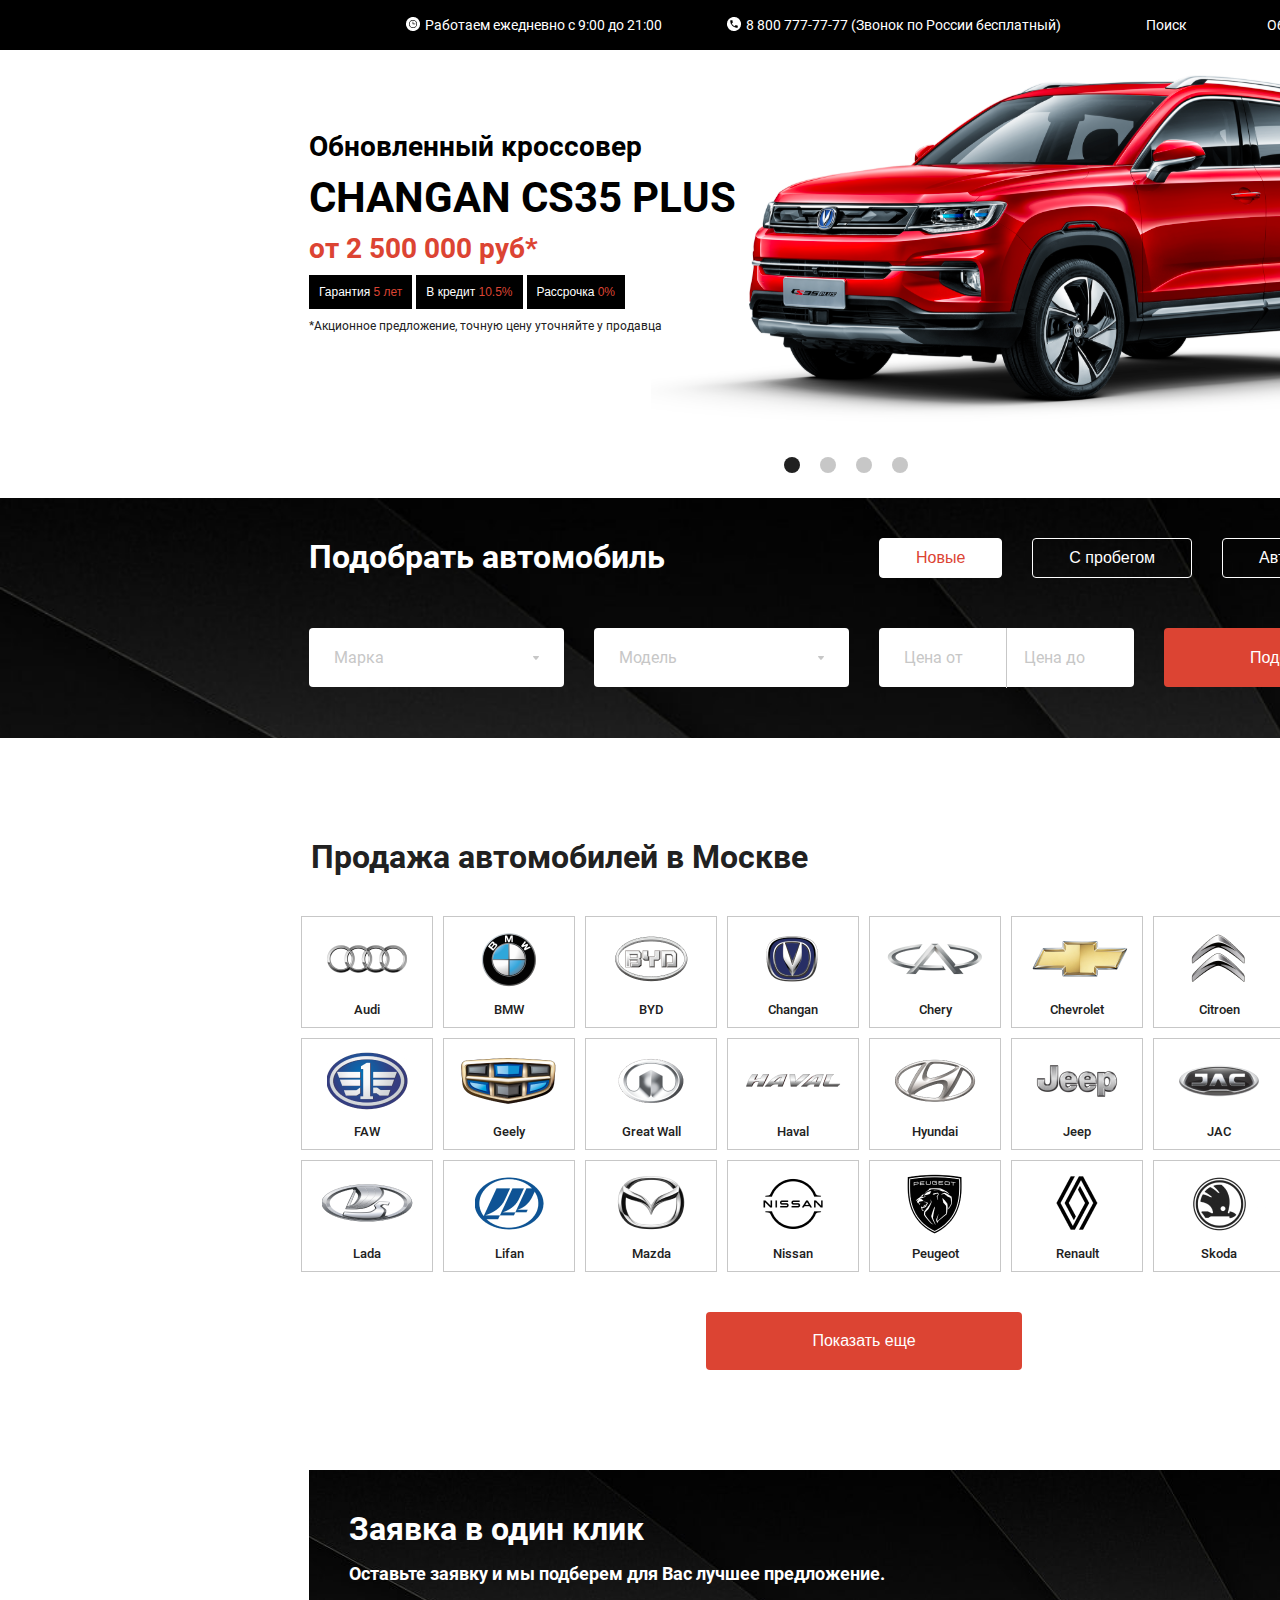
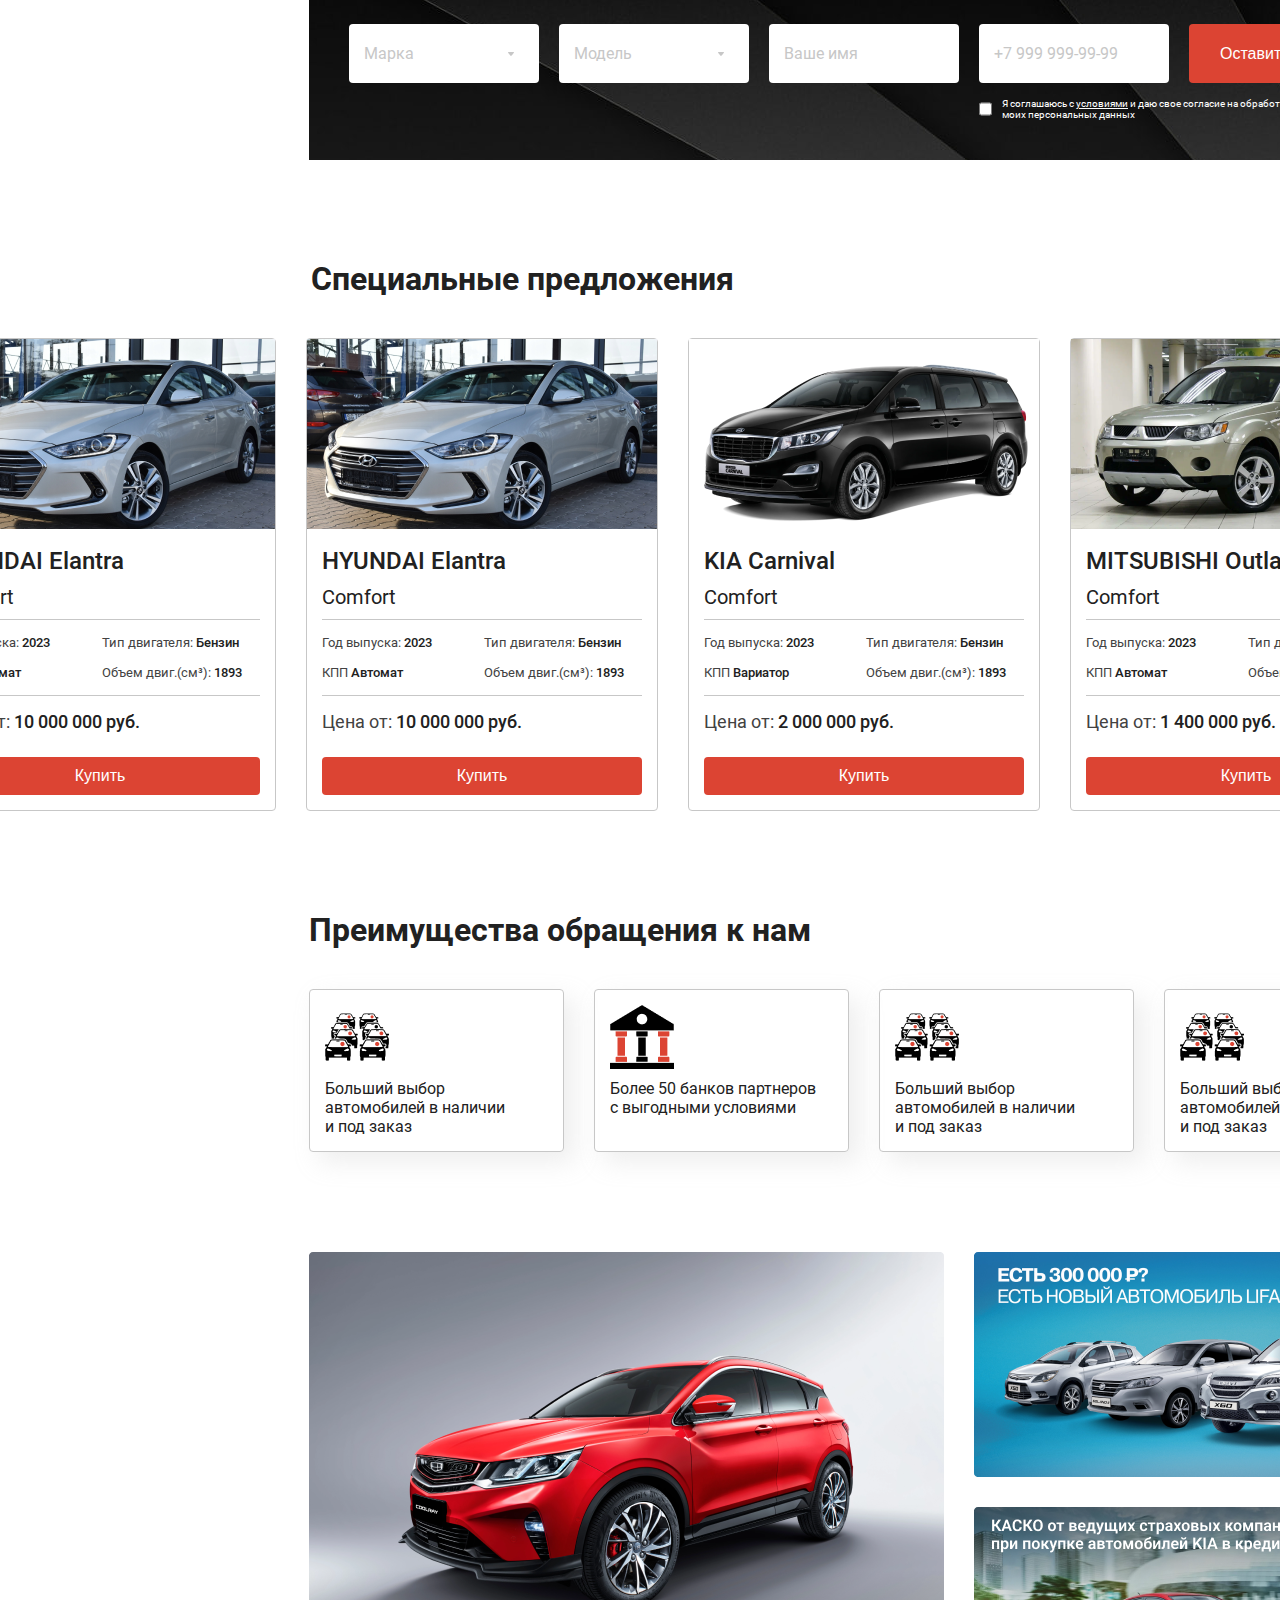
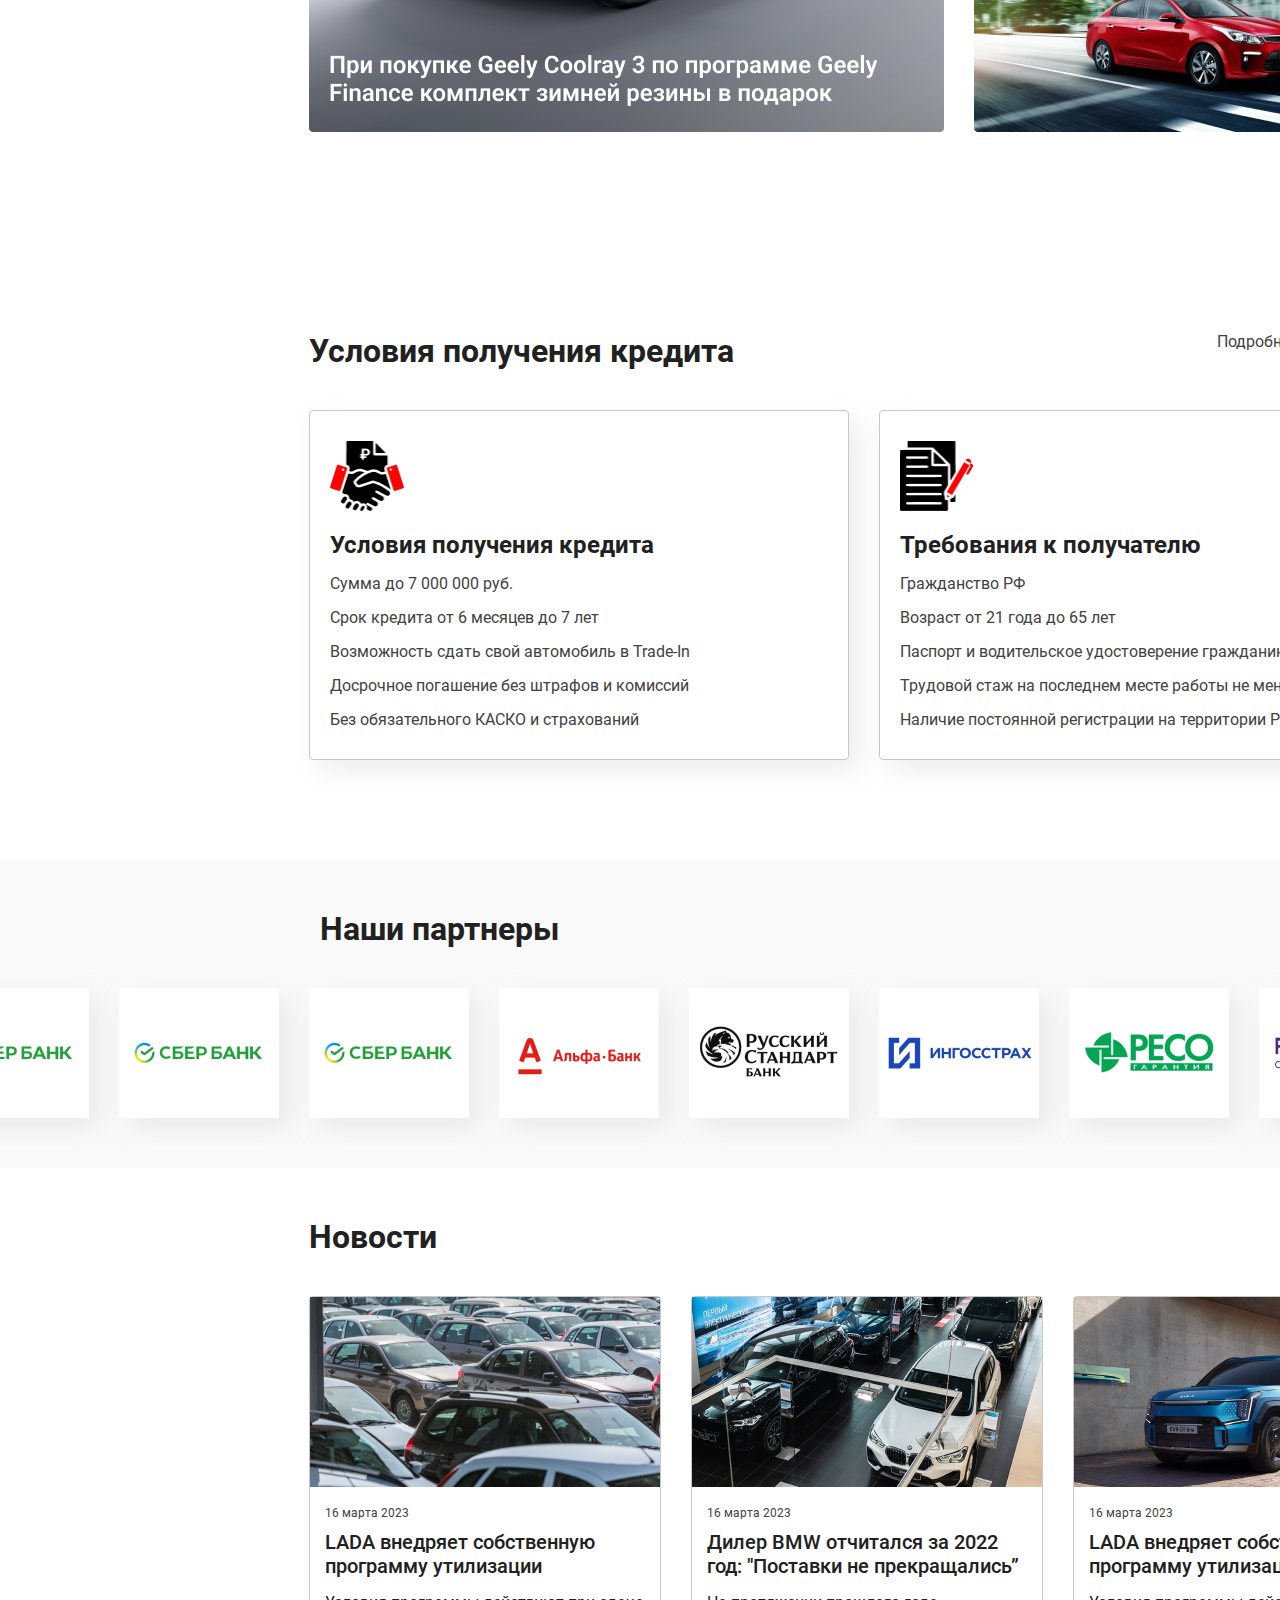
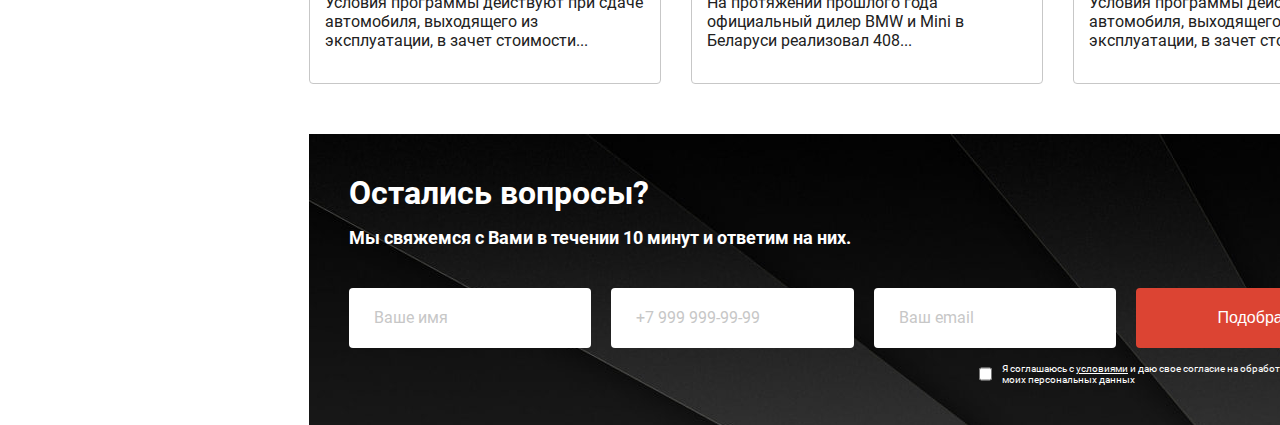
==== views/index.html @ 0f16974f "news section added" ====
<!DOCTYPE html>
<html lang="en">
  <head>
    <meta charset="UTF-8" />
    <meta name="viewport" content="width=device-width, initial-scale=1.0" />
    <title>Document</title>
    <link rel="stylesheet" href="../css/main.css" />
  </head>
  <body>
    <header class="header">
      <div class="container">
        <div class="header__wrapper">
          <div class="header__top">
            <a href="" class="header__link link-clock"
              >Работаем ежедневно с 9:00 до 21:00</a
            >
            <a href="" class="header__link link-tel"
              >8 800 777-77-77
              <span class="link-thin">(Звонок по России бесплатный)</span></a
            >
            <a href="" class="header__link link-search">Поиск</a>
            <a href="" class="header__link link-reverse">Обратный звонок</a>
          </div>
        </div>
      </div>
    </header>
    <main>
      <section class="hero">
        <div class="container">
          <div class="hero__wrapper">
            <div class="hero__info">
              <h2 class="hero__minititle-1">Обновленный кроссовер</h2>
              <h1 class="hero__title">CHANGAN CS35 PLUS</h1>
              <h2 class="hero__minititle-2">от 2 500 000 руб*</h2>
              <div class="box">
                <button class="hero__btn">
                  Гарантия <span class="red">5 лет</span>
                </button>
                <button class="hero__btn">
                  В кредит <span class="red"> 10.5%</span>
                </button>
                <button class="hero__btn">
                  Рассрочка <span class="red">0%</span>
                </button>
              </div>
              <p class="hero__text">
                *Акционное предложение, точную цену уточняйте у продавца
              </p>
            </div>
          </div>
          <img
            src="../scss/pages/main/hero.svg"
            class="hero__img"
            alt="red car"
          />
          <ul class="hero__menu">
            <li class="hero__item item-active"></li>
            <li class="hero__item"></li>
            <li class="hero__item"></li>
            <li class="hero__item"></li>
          </ul>
        </div>
      </section>
      <section class="try">
        <div class="container">
          <div class="try__wrapper">
            <div class="try__top">
              <h4 class="try__title">Подобрать автомобиль</h4>
              <div class="try__box">
                <button class="try__btn btn-active">Новые</button>
                <button class="try__btn">С пробегом</button>
                <button class="try__btn">Авто для такси</button>
              </div>
            </div>
            <div class="try__bottom">
              <div class="try__info info-active">Марка</div>
              <div class="try__info info-active">Модель</div>
              <div class="try__info info-double">
                Цена от <span class="do"> Цена до</span>
              </div>
              <button class="try__btn-original">Подобрать</button>
            </div>
          </div>
        </div>
      </section>
      <section class="brand">
        <div class="container">
          <div class="brand__wrapper">
            <div class="brand__info">
              <h2 class="brand__title">Продажа автомобилей в Москве</h2>
              <h4 class="brand__minititle">Посмотреть все</h4>
            </div>
            <ul class="brand__menu">
              <li class="brand__item">
                <img
                  src="../scss/pages/main/logo-1.png"
                  alt=""
                  class="brand__img"
                />
                <p class="brand__text">Audi</p>
              </li>
              <li class="brand__item">
                <img
                  src="../scss/pages/main/logo-2.png"
                  alt=""
                  class="brand__img"
                />
                <p class="brand__text">BMW</p>
              </li>
              <li class="brand__item">
                <img
                  src="../scss/pages/main/logo-3.png"
                  alt=""
                  class="brand__img"
                />
                <p class="brand__text">BYD</p>
              </li>
              <li class="brand__item">
                <img
                  src="../scss/pages/main/logo-4.png"
                  alt=""
                  class="brand__img"
                />
                <p class="brand__text">Changan</p>
              </li>
              <li class="brand__item">
                <img
                  src="../scss/pages/main/logo-5.png"
                  alt=""
                  class="brand__img"
                />
                <p class="brand__text">Chery</p>
              </li>
              <li class="brand__item">
                <img
                  src="../scss/pages/main/logo-6.png"
                  alt=""
                  class="brand__img"
                />
                <p class="brand__text">Chevrolet</p>
              </li>
              <li class="brand__item">
                <img
                  src="../scss/pages/main/logo-7.png"
                  alt=""
                  class="brand__img"
                />
                <p class="brand__text">Citroen</p>
              </li>
              <li class="brand__item">
                <img
                  src="../scss/pages/main/logo-8.png"
                  alt=""
                  class="brand__img"
                />
                <p class="brand__text">Dongfeng</p>
              </li>
              <li class="brand__item">
                <img
                  src="../scss/pages/main/logo-9.png"
                  alt=""
                  class="brand__img"
                />
                <p class="brand__text">FAW</p>
              </li>
              <li class="brand__item">
                <img
                  src="../scss/pages/main/logo-10.png"
                  alt=""
                  class="brand__img"
                />
                <p class="brand__text">Geely</p>
              </li>
              <li class="brand__item">
                <img
                  src="../scss/pages/main/logo-11.png"
                  alt=""
                  class="brand__img"
                />
                <p class="brand__text">Great Wall</p>
              </li>
              <li class="brand__item">
                <img
                  src="../scss/pages/main/logo-12.png"
                  alt=""
                  class="brand__img"
                />
                <p class="brand__text">Haval</p>
              </li>
              <li class="brand__item">
                <img
                  src="../scss/pages/main/logo-13.png"
                  alt=""
                  class="brand__img"
                />
                <p class="brand__text">Hyundai</p>
              </li>
              <li class="brand__item">
                <img
                  src="../scss/pages/main/logo-14.png"
                  alt=""
                  class="brand__img"
                />
                <p class="brand__text">Jeep</p>
              </li>
              <li class="brand__item">
                <img
                  src="../scss/pages/main/logo-15.png"
                  alt=""
                  class="brand__img"
                />
                <p class="brand__text">JAC</p>
              </li>
              <li class="brand__item">
                <img
                  src="../scss/pages/main/logo-16.png"
                  alt=""
                  class="brand__img"
                />
                <p class="brand__text">KIA</p>
              </li>
              <li class="brand__item">
                <img
                  src="../scss/pages/main/logo-17.png"
                  alt=""
                  class="brand__img"
                />
                <p class="brand__text">Lada</p>
              </li>
              <li class="brand__item">
                <img
                  src="../scss/pages/main/logo-18.png"
                  alt=""
                  class="brand__img"
                />
                <p class="brand__text">Lifan</p>
              </li>
              <li class="brand__item">
                <img
                  src="../scss/pages/main/logo-19.png"
                  alt=""
                  class="brand__img"
                />
                <p class="brand__text">Mazda</p>
              </li>
              <li class="brand__item">
                <img
                  src="../scss/pages/main/logo-20.png"
                  alt=""
                  class="brand__img"
                />
                <p class="brand__text">Nissan</p>
              </li>
              <li class="brand__item">
                <img
                  src="../scss/pages/main/logo-21.png"
                  alt=""
                  class="brand__img"
                />
                <p class="brand__text">Peugeot</p>
              </li>
              <li class="brand__item">
                <img
                  src="../scss/pages/main/logo-22.png"
                  alt=""
                  class="brand__img"
                />
                <p class="brand__text">Renault</p>
              </li>
              <li class="brand__item">
                <img
                  src="../scss/pages/main/logo-23.png"
                  alt=""
                  class="brand__img"
                />
                <p class="brand__text">Skoda</p>
              </li>
              <li class="brand__item">
                <img
                  src="../scss/pages/main/logo-24.png"
                  alt=""
                  class="brand__img"
                />
                <p class="brand__text">Volkswagen</p>
              </li>
            </ul>
            <button class="brand__btn">Показать еще</button>
          </div>
        </div>
      </section>
      <section class="click">
        <div class="container">
          <div class="click__wrapper">
            <h2 class="click__title">Заявка в один клик</h2>
            <p class="click__text">
              Оставьте заявку и мы подберем для Вас лучшее предложение.
            </p>
            <div class="click__info">
              <div class="click__box click-active">Марка</div>
              <div class="click__box click-active">Модель</div>
              <div class="click__box">Ваше имя</div>
              <div class="click__box">+7 999 999-99-99</div>
              <button class="click__btn">Оставить заявку</button>
            </div>
            <label for="user__accept" class="click__label">
              <input
                required
                type="checkbox"
                name="user__accept"
                id="user__accept"
                class="click__input"
              />
              <span class="label-text"
                >Я соглашаюсь с <span class="special-text">условиями</span> и
                даю свое согласие на обработку и использование моих персональных
                данных</span
              >
            </label>
          </div>
        </div>
      </section>
      <section class="offer">
        <div class="container">
          <div class="offer__wrapper">
            <div class="offer__info">
              <h2 class="offer__title">Специальные предложения</h2>
              <h4 class="offer__minititle">Посмотреть все</h4>
            </div>
            <ul class="offer__menu">
              <li class="offer__item">
                <img
                  src="../scss/pages/main/offer-1.png"
                  alt=""
                  class="offer__img"
                />
                <div class="offer__subinfo">
                  <h3 class="offer__subtitle">HYUNDAI Elantra</h3>
                  <h4 class="offer__subminititle">Comfort</h4>
                  <ul class="offer__submenu">
                    <li class="offer__subitem">
                      <span class="grey">Год выпуска:</span> 2023
                    </li>
                    <li class="offer__subitem">
                      <span class="grey">Тип двигателя:</span> Бензин
                    </li>
                    <li class="offer__subitem">
                      <span class="grey">КПП</span> Автомат
                    </li>
                    <li class="offer__subitem">
                      <span class="grey">Объем двиг.(см³):</span> 1893
                    </li>
                  </ul>
                  <h3 class="offer__price">
                    <span class="grey">Цена от:</span> 10 000 000 руб.
                  </h3>
                  <button class="offer__subbtn">Купить</button>
                </div>
              </li>
              <li class="offer__item">
                <img
                  src="../scss/pages/main/offer-1.png"
                  alt=""
                  class="offer__img"
                />
                <div class="offer__subinfo">
                  <h3 class="offer__subtitle">HYUNDAI Elantra</h3>
                  <h4 class="offer__subminititle">Comfort</h4>
                  <ul class="offer__submenu">
                    <li class="offer__subitem">
                      <span class="grey">Год выпуска:</span> 2023
                    </li>
                    <li class="offer__subitem">
                      <span class="grey">Тип двигателя:</span> Бензин
                    </li>
                    <li class="offer__subitem">
                      <span class="grey">КПП</span> Автомат
                    </li>
                    <li class="offer__subitem">
                      <span class="grey">Объем двиг.(см³):</span> 1893
                    </li>
                  </ul>
                  <h3 class="offer__price">
                    <span class="grey">Цена от:</span> 10 000 000 руб.
                  </h3>
                  <button class="offer__subbtn">Купить</button>
                </div>
              </li>
              <li class="offer__item">
                <img
                  src="../scss/pages/main/offer-2.png"
                  alt=""
                  class="offer__img"
                />
                <div class="offer__subinfo">
                  <h3 class="offer__subtitle">KIA Carnival</h3>
                  <h4 class="offer__subminititle">Comfort</h4>
                  <ul class="offer__submenu">
                    <li class="offer__subitem">
                      <span class="grey">Год выпуска:</span> 2023
                    </li>
                    <li class="offer__subitem">
                      <span class="grey">Тип двигателя:</span> Бензин
                    </li>
                    <li class="offer__subitem">
                      <span class="grey">КПП</span> Вариатор
                    </li>
                    <li class="offer__subitem">
                      <span class="grey">Объем двиг.(см³):</span> 1893
                    </li>
                  </ul>
                  <h3 class="offer__price">
                    <span class="grey">Цена от:</span> 2 000 000 руб.
                  </h3>
                  <button class="offer__subbtn">Купить</button>
                </div>
              </li>
              <li class="offer__item">
                <img
                  src="../scss/pages/main/offer-3.png"
                  alt=""
                  class="offer__img"
                />
                <div class="offer__subinfo">
                  <h3 class="offer__subtitle">MITSUBISHI Outlander</h3>
                  <h4 class="offer__subminititle">Comfort</h4>
                  <ul class="offer__submenu">
                    <li class="offer__subitem">
                      <span class="grey">Год выпуска:</span> 2023
                    </li>
                    <li class="offer__subitem">
                      <span class="grey">Тип двигателя:</span> Бензин
                    </li>
                    <li class="offer__subitem">
                      <span class="grey">КПП</span> Автомат
                    </li>
                    <li class="offer__subitem">
                      <span class="grey">Объем двиг.(см³):</span> 1893
                    </li>
                  </ul>
                  <h3 class="offer__price">
                    <span class="grey">Цена от:</span> 1 400 000 руб.
                  </h3>
                  <button class="offer__subbtn">Купить</button>
                </div>
              </li>
              <li class="offer__item">
                <img
                  src="../scss/pages/main/offer-3.png"
                  alt=""
                  class="offer__img"
                />
                <div class="offer__subinfo">
                  <h3 class="offer__subtitle">MITSUBISHI Outlander</h3>
                  <h4 class="offer__subminititle">Comfort</h4>
                  <ul class="offer__submenu">
                    <li class="offer__subitem">
                      <span class="grey">Год выпуска:</span> 2023
                    </li>
                    <li class="offer__subitem">
                      <span class="grey">Тип двигателя:</span> Бензин
                    </li>
                    <li class="offer__subitem">
                      <span class="grey">КПП</span> Автомат
                    </li>
                    <li class="offer__subitem">
                      <span class="grey">Объем двиг.(см³):</span> 1893
                    </li>
                  </ul>
                  <h3 class="offer__price">
                    <span class="grey">Цена от:</span> 1 400 000 руб.
                  </h3>
                  <button class="offer__subbtn">Купить</button>
                </div>
              </li>
            </ul>
          </div>
        </div>
      </section>
      <section class="advan">
        <div class="container">
          <div class="advan__wrapper">
            <h2 class="advan__title">Преимущества обращения к нам</h2>
            <ul class="advan__menu">
              <li class="advan__item">
                <img
                  src="../scss/pages/main/advan-1.png"
                  alt=""
                  class="advan__img"
                />
                <p class="advan__text">
                  Больший выбор автомобилей в наличии и под заказ
                </p>
              </li>
              <li class="advan__item">
                <img
                  src="../scss/pages/main/advan-2.png"
                  alt=""
                  class="advan__img"
                />
                <p class="advan__text">
                  Более 50 банков партнеров с выгодными условиями
                </p>
              </li>
              <li class="advan__item">
                <img
                  src="../scss/pages/main/advan-1.png"
                  alt=""
                  class="advan__img"
                />
                <p class="advan__text">
                  Больший выбор автомобилей в наличии и под заказ
                </p>
              </li>
              <li class="advan__item">
                <img
                  src="../scss/pages/main/advan-1.png"
                  alt=""
                  class="advan__img"
                />
                <p class="advan__text">
                  Больший выбор автомобилей в наличии и под заказ
                </p>
              </li>
            </ul>
          </div>
        </div>
      </section>
      <sectino class="add">
        <div class="container">
          <div class="add__wrapper">
            <img
              src="../scss/pages/main/add-1.png"
              alt=""
              class="add__img add-1"
            />
            <img
              src="../scss/pages/main/add-2.png"
              alt=""
              class="add__img add-2"
            />
            <img
              src="../scss/pages/main/add-3.png"
              alt=""
              class="add__img add-3"
            />
          </div>
        </div>
      </sectino>
      <section class="credit">
        <div class="container">
          <div class="credit__wrapper">
            <div class="credit__info">
              <h2 class="credit__title">Условия получения кредита</h2>
              <h4 class="credit__minititle">Подробнее об автокредите</h4>
            </div>
            <ul class="credit__menu">
              <li class="credit__item">
                <img
                  src="../scss/pages/main/credit-1.png"
                  alt=""
                  class="credit__img"
                />
                <h3 class="credit__subtitle">Условия получения кредита</h3>
                <div class="credit__box">
                  <p class="credit__text">Сумма до 7 000 000 руб.</p>
                  <p class="credit__text">Срок кредита от 6 месяцев до 7 лет</p>
                  <p class="credit__text">
                    Возможность сдать свой автомобиль в Trade-In
                  </p>
                  <p class="credit__text">
                    Досрочное погашение без штрафов и комиссий
                  </p>
                  <p class="credit__text">
                    Без обязательного КАСКО и страхований
                  </p>
                </div>
              </li>
              <li class="credit__item">
                <img
                  src="../scss/pages/main/credit-2.png"
                  alt=""
                  class="credit__img"
                />
                <h3 class="credit__subtitle">Требования к получателю</h3>
                <div class="credit__box">
                  <p class="credit__text">Гражданство РФ</p>
                  <p class="credit__text">Возраст от 21 года до 65 лет</p>
                  <p class="credit__text">
                    Паспорт и водительское удостоверение гражданина РФ
                  </p>
                  <p class="credit__text">
                    Трудовой стаж на последнем месте работы не менее 6 месяцев
                  </p>
                  <p class="credit__text">
                    Наличие постоянной регистрации на территории РФ
                  </p>
                </div>
              </li>
            </ul>
          </div>
        </div>
      </section>
      <section class="partner">
        <div class="container">
          <div class="partner__wrapper">
            <h2 class="partner__title">Наши партнеры</h2>
            <ul class="partner__menu">
              <li class="partner__item">
                <img
                  src="../scss/pages/main/partner-1.png"
                  alt=""
                  class="partner__img partner-1"
                />
              </li>
              <li class="partner__item">
                <img
                  src="../scss/pages/main/partner-1.png"
                  alt=""
                  class="partner__img partner-1"
                />
              </li>
              <li class="partner__item">
                <img
                  src="../scss/pages/main/partner-1.png"
                  alt=""
                  class="partner__img partner-1"
                />
              </li>
              <li class="partner__item">
                <img
                  src="../scss/pages/main/partner-2.png"
                  alt=""
                  class="partner__img partner-2"
                />
              </li>
              <li class="partner__item">
                <img
                  src="../scss/pages/main/partner-3.png"
                  alt=""
                  class="partner__img partner-3"
                />
              </li>
              <li class="partner__item">
                <img
                  src="../scss/pages/main/partner-4.png"
                  alt=""
                  class="partner__img partner-4"
                />
              </li>
              <li class="partner__item">
                <img
                  src="../scss/pages/main/partner-5.png"
                  alt=""
                  class="partner__img partner-5"
                />
              </li>
              <li class="partner__item">
                <img
                  src="../scss/pages/main/partner-6.png"
                  alt=""
                  class="partner__img partner-6"
                />
              </li>
              <li class="partner__item">
                <img
                  src="../scss/pages/main/partner-6.png"
                  alt=""
                  class="partner__img partner-6"
                />
              </li>
              <li class="partner__item">
                <img
                  src="../scss/pages/main/partner-6.png"
                  alt=""
                  class="partner__img partner-6"
                />
              </li>
            </ul>
          </div>
        </div>
      </section>
      <section class="news">
        <div class="container">
          <div class="news__wrapper">
            <div class="news__info">
              <h2 class="news__title">Новости</h2>
              <h4 class="news__minititle">Посмотреть все</h4>
            </div>
            <ul class="news__menu">
              <li class="news__item">
                <img src="../scss/pages/main/new-1.png" alt="" class="news__img" />
                <div class="news__box">
                  <h5 class="news__data">16 марта 2023</h5>
                  <h3 class="news__subtitle">
                    LADA внедряет собственную программу утилизации
                  </h3>
                  <p class="news__subtext">
                    Условия программы действуют при сдаче автомобиля, выходящего
                    из эксплуатации, в зачет стоимости...
                  </p>
                </div>
              </li>
              <li class="news__item">
                <img src="../scss/pages/main/new-2.png" alt="" class="news__img" />
                <div class="news__box">
                  <h5 class="news__data">16 марта 2023</h5>
                  <h3 class="news__subtitle">
                    Дилер BMW отчитался за 2022 год: "Поставки не прекращались”
                  </h3>
                  <p class="news__subtext">
                    На протяжении прошлого года официальный дилер BMW и Mini в
                    Беларуси реализовал 408...
                  </p>
                </div>
              </li>
              <li class="news__item">
                <img src="../scss/pages/main/new-3.png" alt="" class="news__img" />
                <div class="news__box">
                  <h5 class="news__data">16 марта 2023</h5>
                  <h3 class="news__subtitle">
                    LADA внедряет собственную программу утилизации
                  </h3>
                  <p class="news__subtext">
                    Условия программы действуют при сдаче автомобиля, выходящего
                    из эксплуатации, в зачет стоимости...
                  </p>
                </div>
              </li>
            </ul>
          </div>
        </div>
      </section>
      <section class="ask">
        <div class="container">
          <div class="ask__wrapper">
            <h2 class="ask__title">Остались вопросы?</h2>
            <p class="ask__text">
              Мы свяжемся с Вами в течении 10 минут и ответим на них.
            </p>
            <div class="ask__info">
              <div class="ask__box">Ваше имя</div>
              <div class="ask__box">+7 999 999-99-99</div>
              <div class="ask__box">Ваш email</div>
              <button class="ask__btn">Подобрать</button>
            </div>
            <label for="user__accept" class="click__label">
              <input
                required
                type="checkbox"
                name="user__accept"
                id="user__accept"
                class="click__input"
              />
              <span class="label-text"
                >Я соглашаюсь с <span class="special-text">условиями</span> и
                даю свое согласие на обработку и использование моих персональных
                данных</span
              >
            </label>
          </div>
        </div>
      </section>
    </main>
  </body>
</html>
---- css/main.css ----
@font-face {
  font-family: "Roboto";
  font-weight: 100;
  src: url(/fonts/Roboto-Thin.woff) format(woff), url(/fonts/Roboto-Thin.woff2) format(woff2);
}
@font-face {
  font-family: "Roboto";
  font-weight: 300;
  src: url(/fonts/Roboto-Light.woff) format(woff), url(/fonts/Roboto-Light.woff2) format(woff2);
}
@font-face {
  font-family: "Roboto";
  font-weight: 400;
  src: url(/fonts/Roboto-Regular.woff) format(woff), url(/fonts/Roboto-Regular.woff2) format(woff2);
}
@font-face {
  font-family: "Roboto";
  font-weight: 500;
  src: url(/fonts/Roboto-Medium.woff) format(woff), url(/fonts/Roboto-Medium.woff2) format(woff2);
}
@font-face {
  font-family: "Roboto";
  font-weight: 700;
  src: url(/fonts/Roboto-Bold.woff) format(woff), url(/fonts/Roboto-Bold.woff2) format(woff2);
}
@font-face {
  font-family: "Roboto";
  font-weight: 900;
  src: url(/fonts/Roboto-Black.woff) format(woff), url(/fonts/Roboto-Black.woff2) format(woff2);
}
* {
  margin: 0;
  padding: 0;
  box-sizing: border-box;
}

ul {
  list-style: none;
}

a {
  text-decoration: none;
}

body {
  font-family: "Roboto";
}

.container {
  width: 1728px;
  margin: 0 auto;
}

@media only screen and (max-width: 1258px) {
  .container {
    width: 1258px;
  }
}
@media only screen and (max-width: 834px) {
  .container {
    width: 834px;
  }
}
@media only screen and (max-width: 360px) {
  .container {
    width: 360px;
  }
}
.header__top {
  display: flex;
  gap: 80px;
  padding: 17px 425px;
  background-color: #000000;
}

.header__link {
  font-size: 14px;
  font-weight: 400;
  color: #FFFFFF;
  position: relative;
}

.link-clock {
  min-width: 241px;
}

.link-clock::before {
  content: "";
  width: 14px;
  height: 14px;
  background-image: url("/scss/pages/main/clock.png");
  background-size: cover;
  position: absolute;
  left: -19px;
}

.link-tel {
  min-width: 320px;
}

.link-tel::before {
  content: "";
  width: 14px;
  height: 14px;
  background-image: url("/scss/pages/main/tel.png");
  background-size: cover;
  position: absolute;
  left: -19px;
}

.link-search::before {
  content: "";
  width: 14px;
  height: 14px;
  background-image: url("/scss/pages/main/search.png");
  background-size: cover;
  left: -19px;
}

.link-reverse {
  min-width: 118px;
}

.hero__wrapper {
  padding: 80px 309px;
  display: flex;
  align-items: center;
  position: relative;
}

.hero__info {
  display: flex;
  flex-direction: column;
  gap: 10px;
}

.hero__minititle-1 {
  font-weight: 600;
  font-size: 28px;
}

.hero__title {
  font-weight: 600;
  font-size: 42px;
}

.hero__minititle-2 {
  font-weight: 700;
  font-size: 28px;
  color: #DC4433;
}

.hero__box {
  display: flex;
  gap: 2px;
  margin-top: 15px;
}

.hero__btn {
  padding: 10px;
  background-color: #000000;
  color: #FFFFFF;
  border-style: none;
  font-size: 12px;
}

.red {
  color: #DC4433;
  font-weight: 500;
}

.hero__text {
  font-size: 12px;
  color: #212121;
}

.hero__img {
  width: 875px;
  height: 368px;
  margin-top: -368px;
  margin-left: 651px;
}

.hero__menu {
  display: flex;
  gap: 20px;
  margin: 25px 784px;
}

.hero__item {
  background-color: #C7C7C7;
  width: 16px;
  height: 16px;
  border-radius: 50%;
}

.item-active {
  background-color: #212121;
}

.try__wrapper {
  background-image: url("/scss/pages/main/blacj.jpg");
  background-size: cover;
  padding: 40px 309px;
  width: 1728px;
  height: 240px;
  color: #FFFFFF;
}

.try__top {
  display: flex;
  gap: 214px;
  margin-bottom: 50px;
}

.try__title {
  font-weight: 600;
  font-size: 32px;
}

.try__box {
  display: flex;
  gap: 30px;
}

.try__btn {
  border: 1px solid #FFFFFF;
  border-radius: 4px;
  background-color: transparent;
  color: #FFFFFF;
  padding: 10px 36px;
  font-size: 1rem;
  font-weight: 500;
}

.btn-active {
  background-color: #FFFFFF;
  color: #DC4433;
}

.try__bottom {
  display: flex;
  gap: 30px;
}

.try__info {
  padding: 20px 25px;
  width: 255px;
  background-color: #FFFFFF;
  color: #C7C7C7;
  border-radius: 4px;
  position: relative;
}

.info-active::after {
  content: "";
  width: 6px;
  height: 4px;
  background-image: url("/scss/pages/main/active.png");
  background-size: cover;
  position: absolute;
  top: calc(50% - 2px);
  right: 25px;
}

.info-double {
  display: flex;
  gap: 61px;
}

.info-double::before {
  content: "";
  width: 1px;
  height: 60px;
  position: absolute;
  background-color: #C7C7C7;
  left: 127px;
  top: calc(50% - 30px);
}

.try__btn-original {
  padding: 20px 86px;
  border-radius: 4px;
  background-color: #DC4433;
  color: #FFFFFF;
  font-size: 1rem;
  font-weight: 500;
  border-style: none;
}

.brand__wrapper {
  padding: 100px 309px;
  display: flex;
  flex-direction: column;
  gap: 40px;
  align-items: center;
}

.brand__info {
  display: flex;
  gap: 490px;
  align-items: center;
}

.brand__title {
  font-weight: 600;
  font-size: 32px;
  color: #212121;
}

.brand__minititle {
  color: #424242;
  font-size: 1rem;
  font-weight: 400;
}

.brand__menu {
  display: grid;
  grid-template-columns: repeat(8, 1fr);
  grid-template-rows: repeat(3, 1fr);
  grid-gap: 10px;
}

.brand__item {
  border: 1px solid #C7C7C7;
  padding: 10px 14px;
  display: flex;
  flex-direction: column;
  gap: 10px;
  align-items: center;
  justify-content: center;
}

.brand__text {
  font-weight: 500;
  font-size: 13px;
  color: #212121;
}

.brand__btn {
  padding: 20px 106px;
  background-color: #DC4433;
  color: #FFFFFF;
  border-radius: 4px;
  font-size: 1rem;
  font-weight: 500;
  border-style: none;
}

.click__wrapper {
  margin: 0 309px;
  padding: 40px;
  display: flex;
  flex-direction: column;
  gap: 15px;
  background-image: url("/scss/pages/main/blacj.jpg");
  color: #FFFFFF;
}

.click__title {
  font-size: 32px;
  font-weight: 600;
}

.click__text {
  font-size: 18px;
  font-weight: 600;
}

.click__info {
  display: flex;
  gap: 20px;
  margin-top: 25px;
}

.click__box {
  padding: 20px 15px;
  width: 190px;
  background-color: #FFFFFF;
  border-radius: 4px;
  color: #C7C7C7;
  position: relative;
}

.click-active::after {
  content: "";
  width: 6px;
  height: 4px;
  background-image: url("/scss/pages/main/active.png");
  background-size: cover;
  position: absolute;
  top: calc(50% - 2px);
  right: 25px;
}

.click__btn {
  padding: 20px 31px;
  background-color: #DC4433;
  border-style: none;
  border-radius: 4px;
  font-size: 1rem;
  font-weight: 500;
  color: #FFFFFF;
}

.click__label {
  margin-left: 630px;
  display: flex;
  gap: 10px;
}

.label-text {
  font-size: 10px;
  font-weight: 400;
  width: 376px;
}

.special-text {
  text-decoration: underline;
}

.offer__wrapper {
  display: flex;
  flex-direction: column;
  gap: 40px;
  padding: 100px 0;
  justify-content: center;
  align-items: center;
}

.offer__info {
  display: flex;
  gap: 563px;
  align-items: center;
}

.offer__title {
  font-weight: 600;
  font-size: 32px;
  color: #212121;
}

.offer__minititle {
  font-size: 1rem;
  font-weight: 400;
  color: #424242;
}

.offer__menu {
  display: flex;
  gap: 30px;
}

.offer__item {
  border: 1px solid #C7C7C7;
  border-radius: 4px;
}

.offer__subinfo {
  padding: 15px;
  display: flex;
  flex-direction: column;
  gap: 10px;
  color: #212121;
}

.offer__subtitle {
  font-size: 24px;
  font-weight: 500;
}

.offer__subminititle {
  font-size: 20px;
  font-weight: 400;
}

.offer__submenu {
  display: grid;
  grid-template-rows: repeat(2, 1fr);
  grid-template-columns: 1fr 1.2fr;
  row-gap: 15px;
  -moz-column-gap: 30px;
       column-gap: 30px;
  border-top: 1px solid #C7C7C7;
  border-bottom: 1px solid #C7C7C7;
  padding: 15px 0;
}

.offer__item {
  font-size: 13px;
  font-weight: 500;
}

.grey {
  color: #424242;
  font-weight: 400;
}

.offer__price {
  font-size: 18px;
  font-weight: 500;
  margin: 5px 0 15px;
}

.offer__subbtn {
  padding: 10px 133px;
  background-color: #DC4433;
  color: #FFFFFF;
  border-radius: 4px;
  border-style: none;
  font-size: 1rem;
  font-weight: 500;
}

.advan__wrapper {
  padding: 0 309px;
  display: flex;
  flex-direction: column;
  gap: 40px;
  color: #212121;
}

.advan__title {
  font-size: 32px;
  font-weight: 600;
}

.advan__menu {
  display: flex;
  gap: 30px;
}

.advan__item {
  border-radius: 4px;
  border: 1px solid #C7C7C7;
  padding: 15px;
  display: flex;
  flex-direction: column;
  gap: 10px;
  box-shadow: 10px 10px 24px 0px rgba(188, 188, 188, 0.2509803922);
}

.advan__img {
  width: 64px;
  height: 64px;
}

.add__wrapper {
  padding: 100px 309px;
  display: grid;
  grid-template-rows: repeat(2, 1fr);
  grid-template-columns: repeat(2, 1fr);
  grid-gap: 30px;
}

.add__img {
  position: relative;
}

.add-1 {
  grid-row: 2 span;
}

.ask__wrapper {
  margin: 0 309px;
  padding: 40px;
  display: flex;
  flex-direction: column;
  gap: 15px;
  background-image: url("/scss/pages/main/blacj.jpg");
  color: #FFFFFF;
}

.ask__title {
  font-size: 32px;
  font-weight: 600;
}

.ask__text {
  font-size: 18px;
  font-weight: 600;
}

.ask__info {
  display: flex;
  gap: 20px;
  margin-top: 25px;
}

.ask__box {
  padding: 20px 25px;
  width: 245px;
  background-color: #FFFFFF;
  border-radius: 4px;
  color: #C7C7C7;
  position: relative;
  height: 60px;
}

.ask__btn {
  padding: 20px 81px;
  background-color: #DC4433;
  border-style: none;
  border-radius: 4px;
  font-size: 1rem;
  font-weight: 500;
  color: #FFFFFF;
}

.credit__wrapper {
  padding: 100px 309px;
  display: flex;
  flex-direction: column;
  gap: 40px;
  color: #212121;
}

.credit__info {
  display: flex;
  gap: 30px;
  justify-content: space-between;
}

.credit__title {
  font-size: 32px;
  font-weight: 600;
}

.credit__minititle {
  font-size: 1rem;
  font-weight: 400;
  color: #424242;
}

.credit__menu {
  display: flex;
  gap: 30px;
}

.credit__item {
  width: 540px;
  padding: 30px 20px;
  display: flex;
  flex-direction: column;
  gap: 15px;
  border: 1px solid #C7C7C7;
  border-radius: 4px;
  box-shadow: 10px 10px 24px 0px rgba(188, 188, 188, 0.2509803922);
}

.credit__img {
  max-width: 74px;
  height: 70px;
}

.credit__subtitle {
  margin-top: 5px;
  font-size: 24px;
  font-weight: 600;
}

.credit__box {
  display: flex;
  flex-direction: column;
  gap: 15px;
}

.credit__text {
  font-size: 1rem;
  font-weight: 400;
  color: #424242;
}

.partner__wrapper {
  padding: 50px 309px;
  display: flex;
  flex-direction: column;
  gap: 40px;
  background-color: #fafafa;
  justify-content: center;
  align-items: center;
}

.partner__title {
  color: #212121;
  font-size: 32px;
  font-weight: 600;
  margin-right: 850px;
}

.partner__menu {
  display: flex;
  gap: 30px;
}

.partner__item {
  width: 160px;
  height: 130px;
  display: flex;
  align-items: center;
  justify-content: center;
  background-color: #FFFFFF;
  box-shadow: 10px 10px 24px 0px rgba(188, 188, 188, 0.2509803922);
}

.news__wrapper {
  padding: 50px 309px;
  display: flex;
  flex-direction: column;
  gap: 40px;
  color: #212121;
}

.news__info {
  display: flex;
  justify-content: space-between;
  align-items: center;
}

.news__title {
  font-size: 32px;
  font-weight: 600;
}

.news__minititle {
  font-size: 1rem;
  font-weight: 400;
  color: #424242;
}

.news__menu {
  display: flex;
  gap: 30px;
}

.news__item {
  border: 1px solid #C7C7C7;
  border-radius: 4px;
}

.news__box {
  padding: 15px;
  display: flex;
  flex-direction: column;
  gap: 10px;
}

.news__data {
  font-size: 12px;
  font-weight: 400;
  color: #424242;
}

.news__subtitle {
  font-size: 20px;
  font-weight: 500;
}

.news__subtext {
  margin: 5px 0 18px;
}/*# sourceMappingURL=main.css.map */
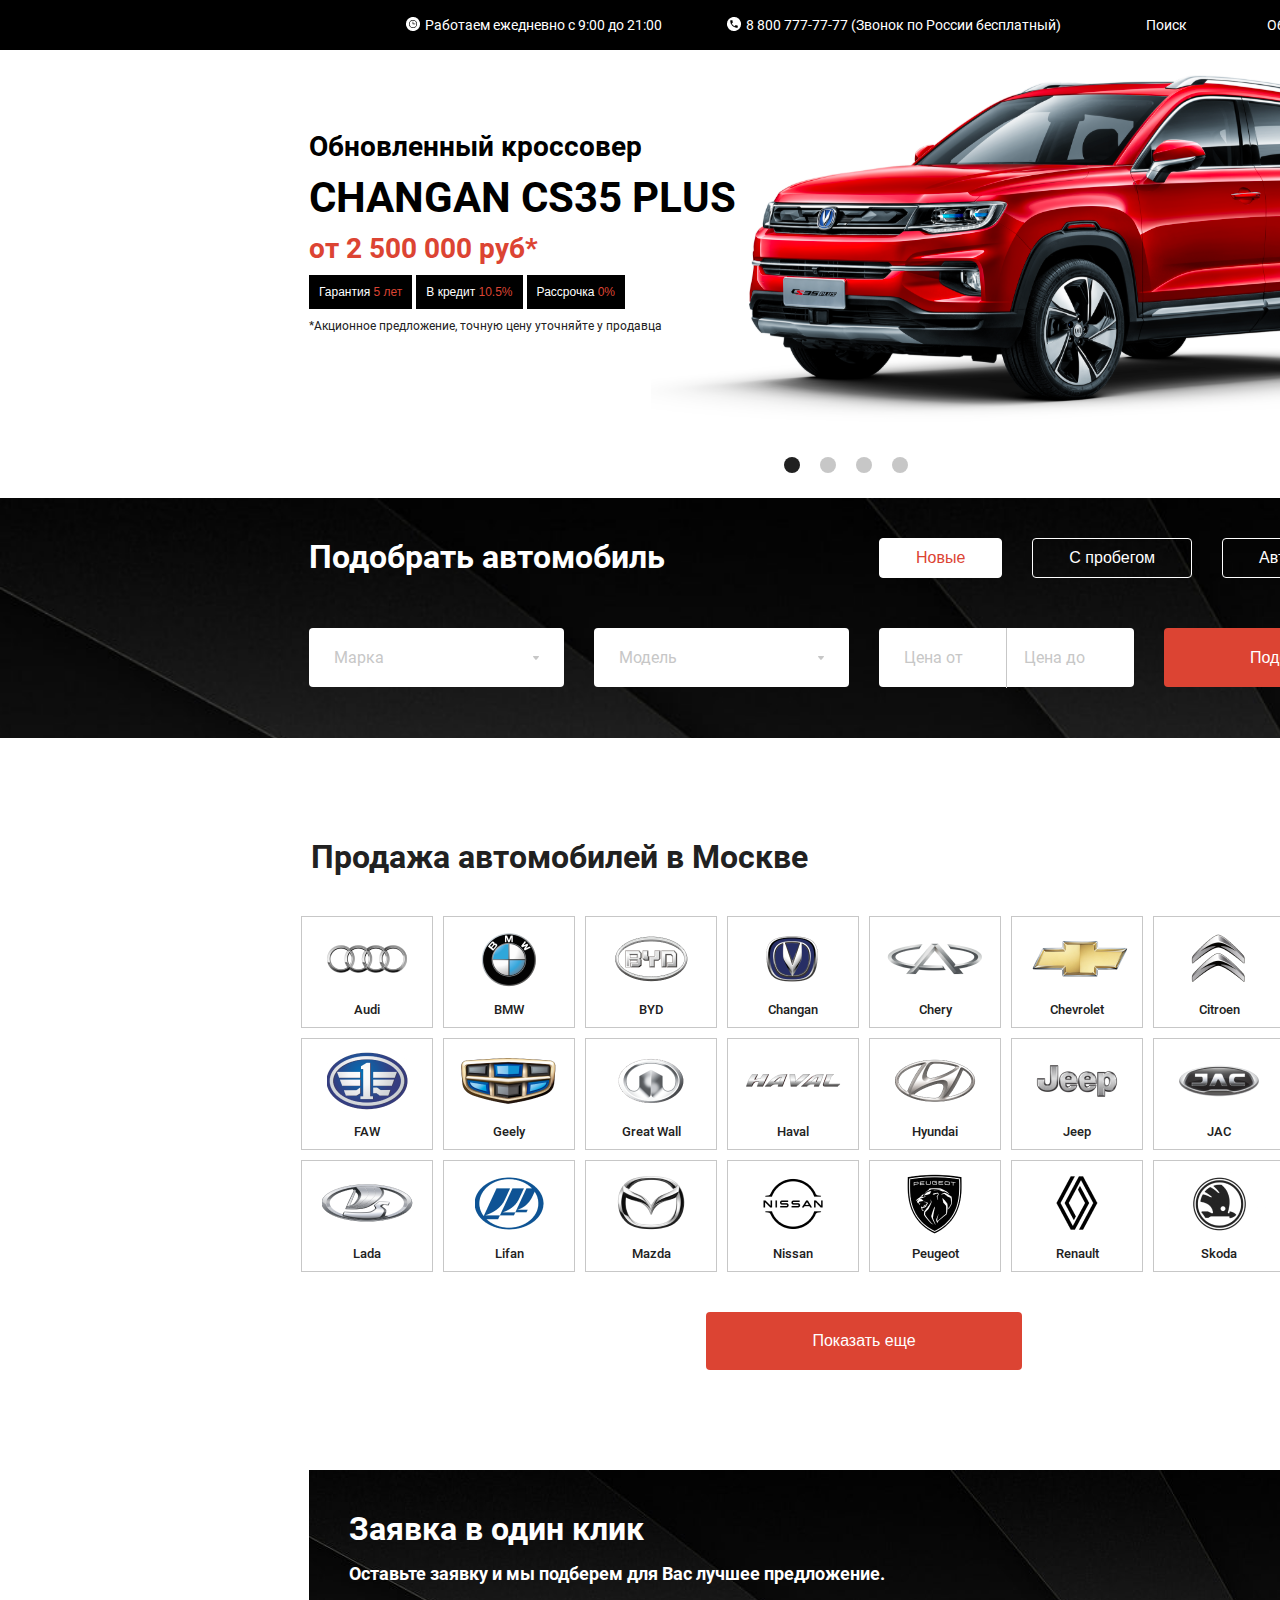
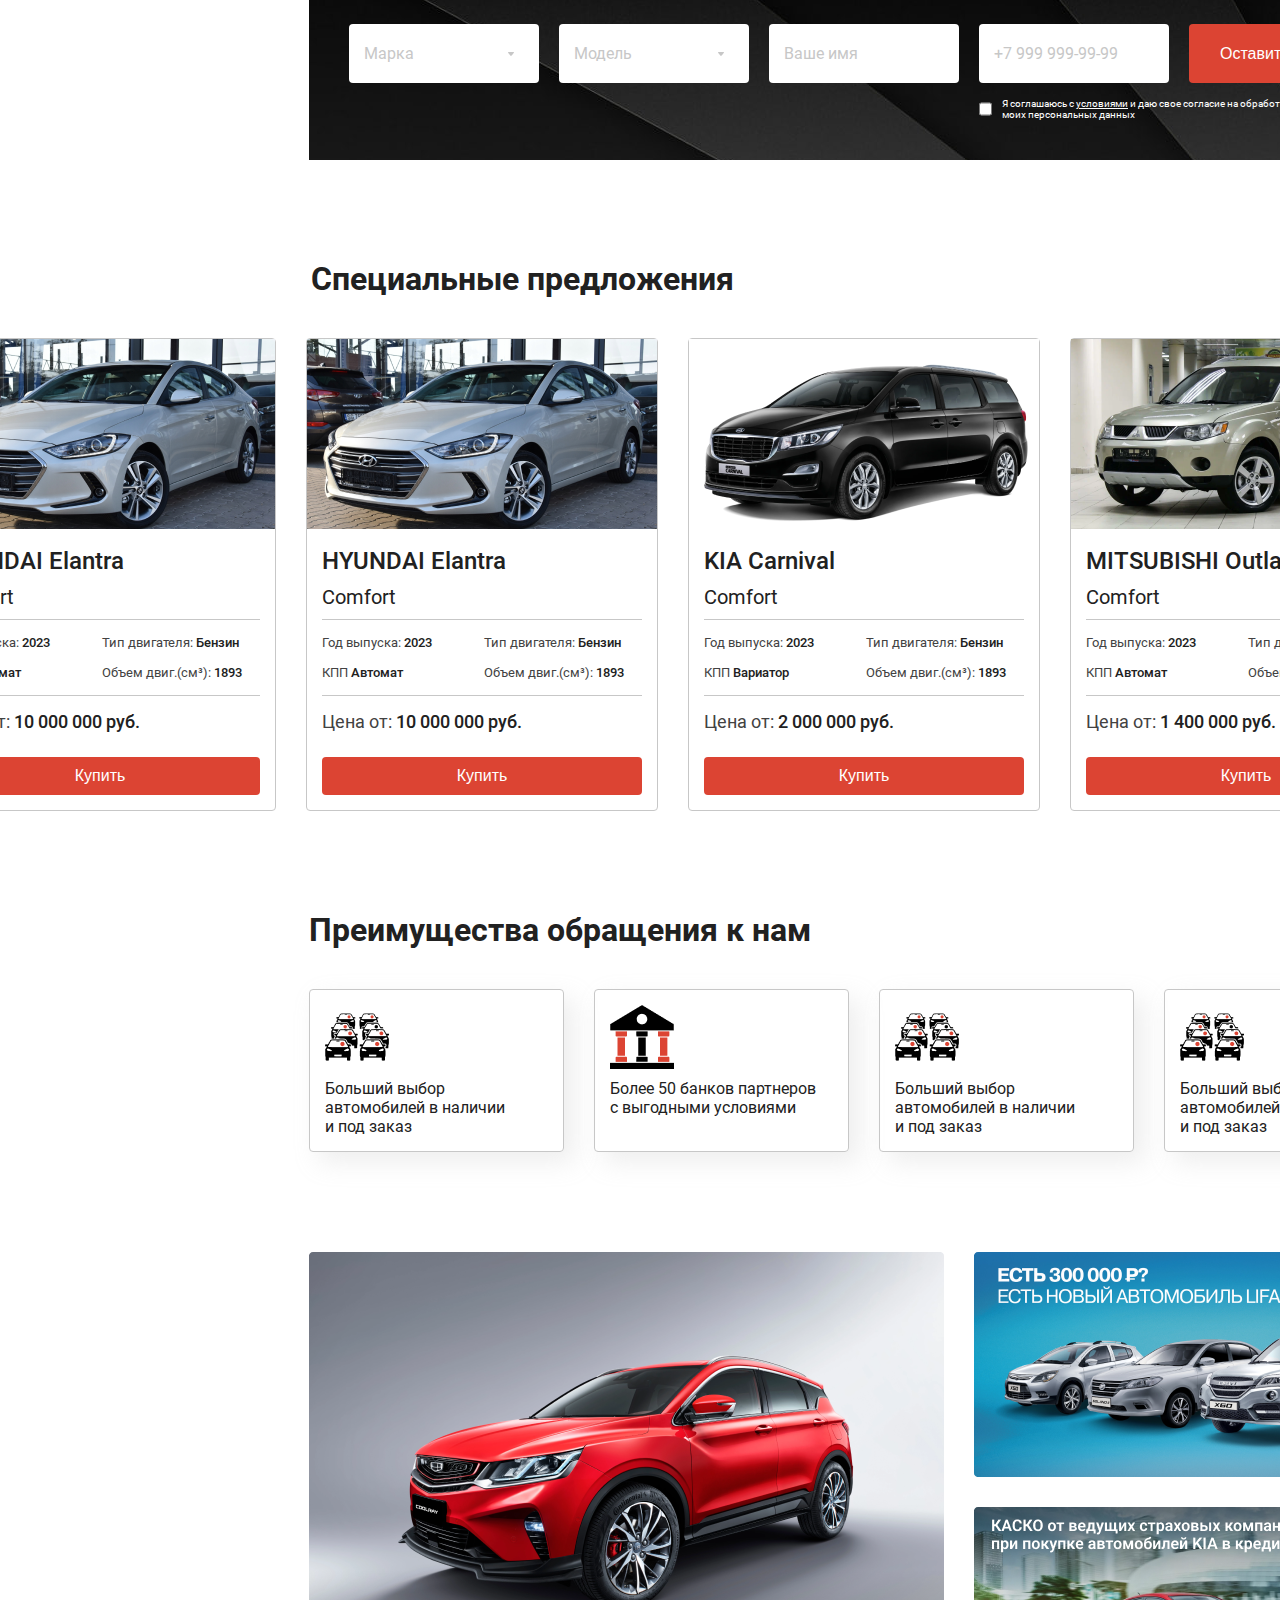
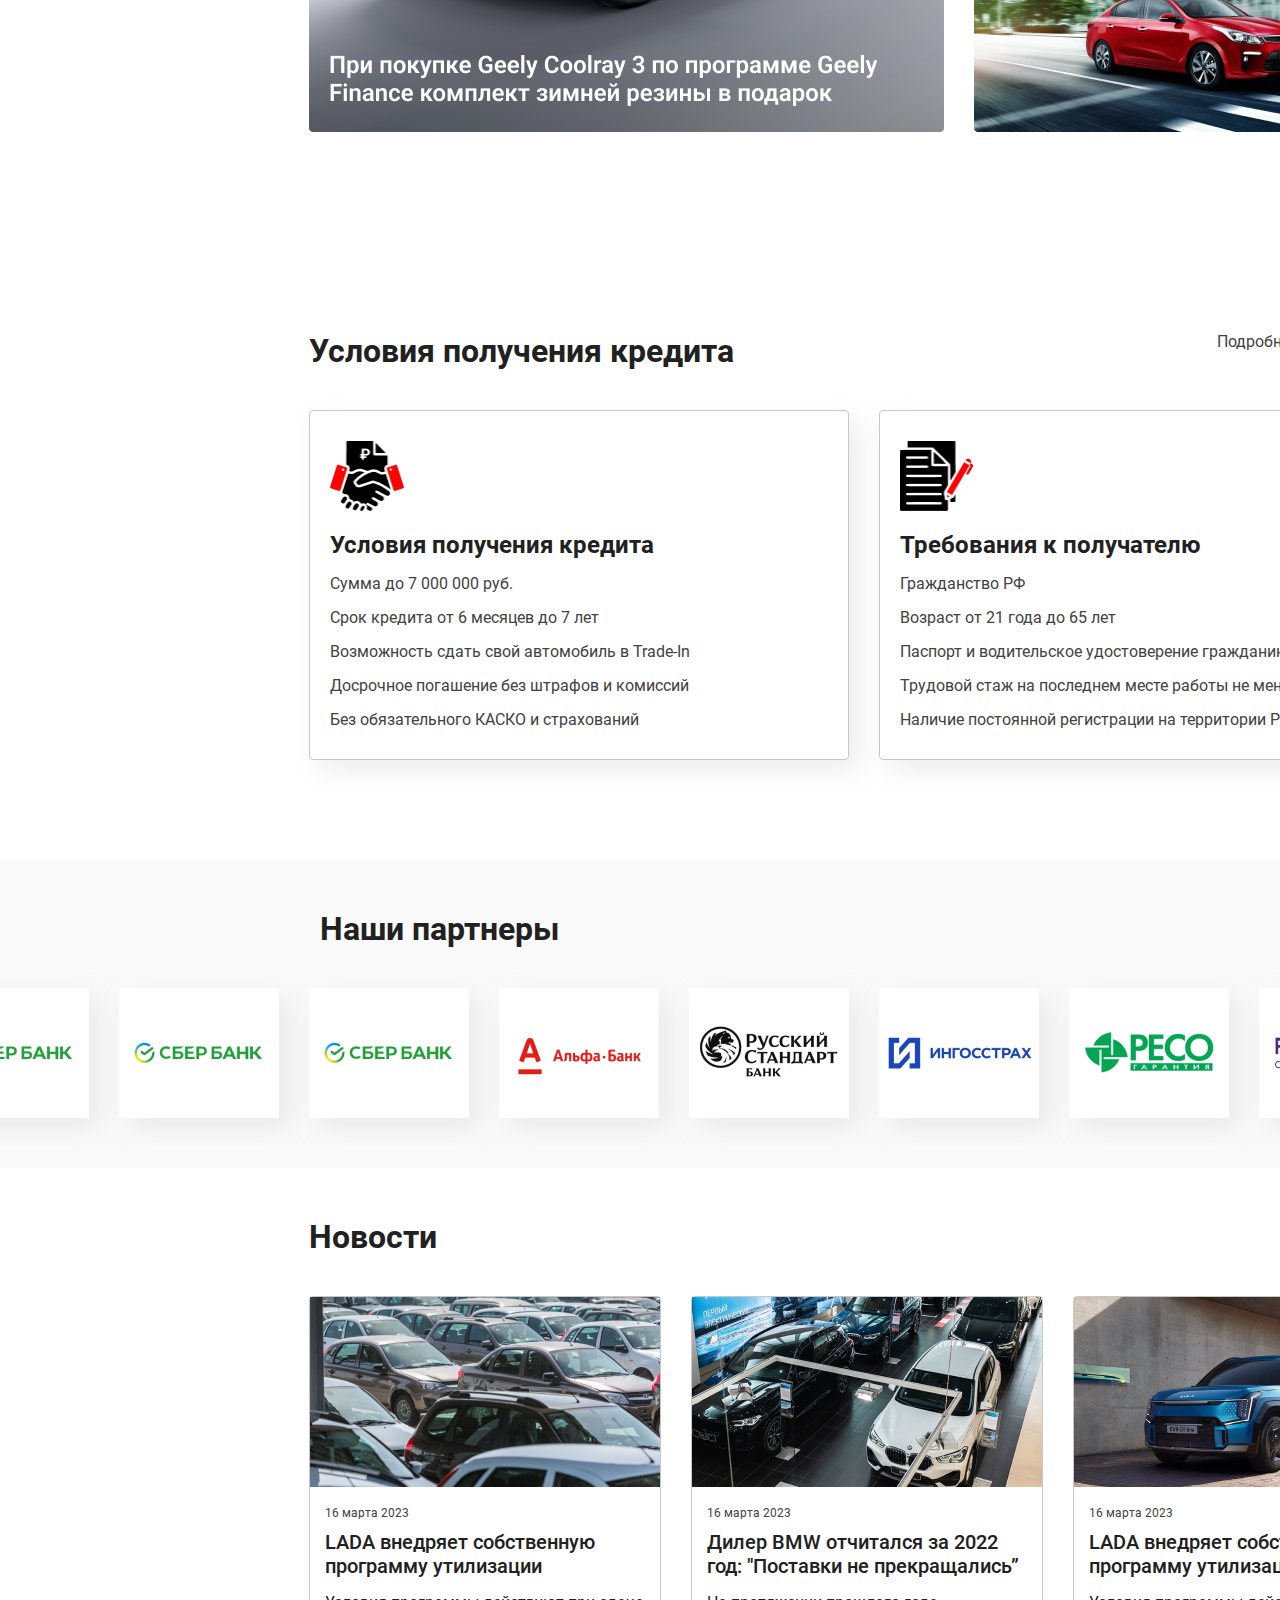
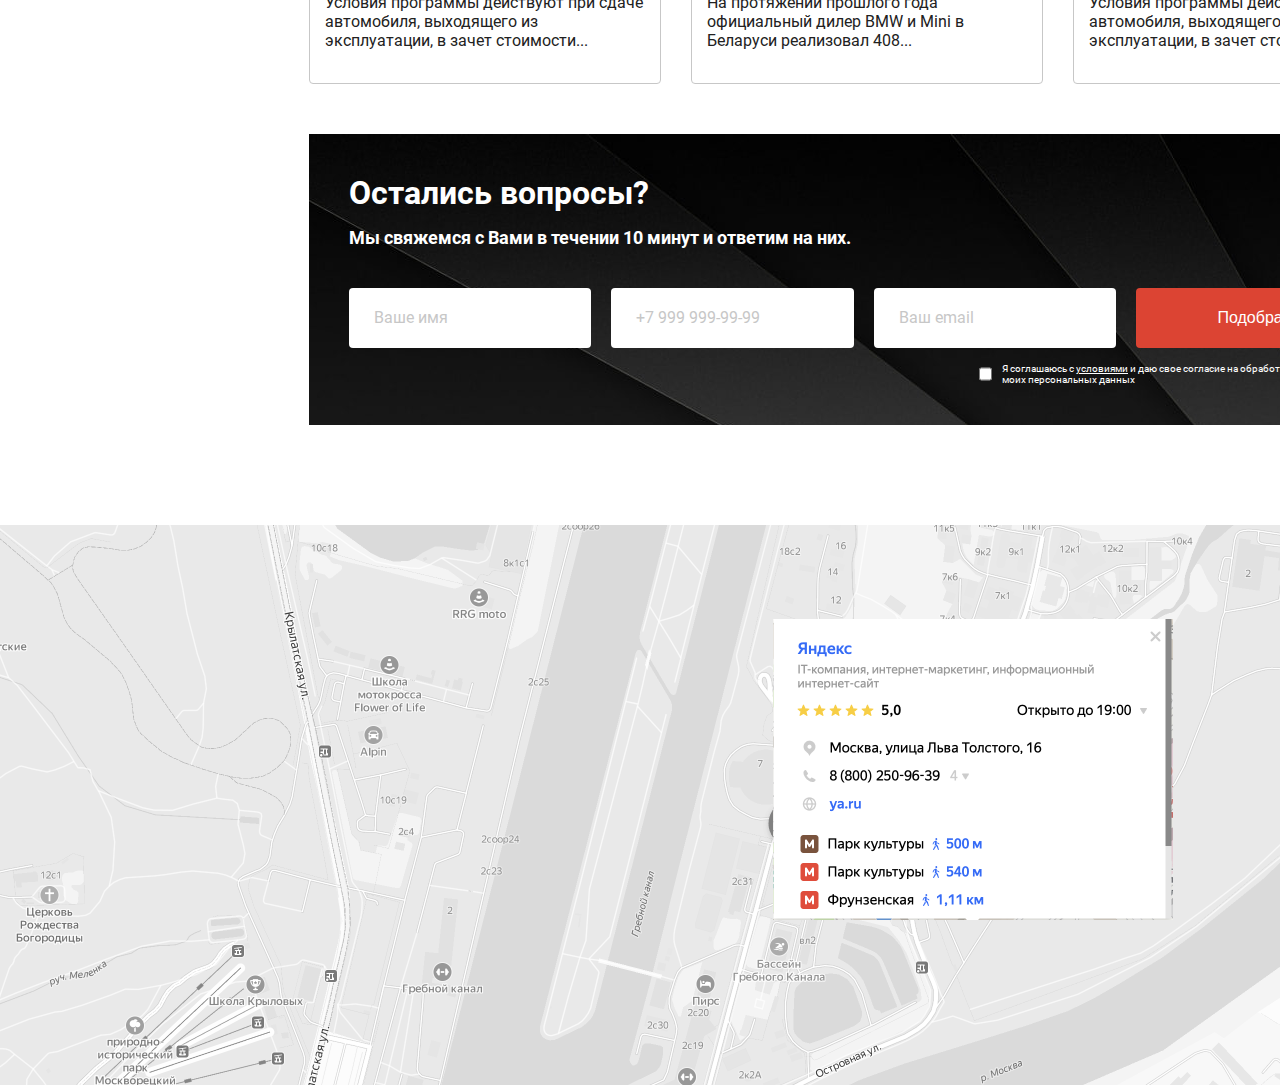
==== commit dcdac980: "location section added" ====
--- a/views/index.html
+++ b/views/index.html
@@ -760,6 +760,13 @@
           </div>
         </div>
       </section>
+      <section class="location">
+        <div class="container">
+          <div class="location__wrapper">
+            <img src="../scss/pages/main/location.place.png" alt="" class="location__img">
+          </div>
+        </div>
+      </section>
     </main>
   </body>
 </html>
--- a/css/main.css
+++ b/css/main.css
@@ -758,4 +758,18 @@
 
 .news__subtext {
   margin: 5px 0 18px;
+}
+
+.location__wrapper {
+  background-image: url("/scss/pages/main/location.png");
+  background-size: cover;
+  height: 560px;
+  margin-top: 100px;
+  position: relative;
+}
+
+.location__img {
+  position: absolute;
+  top: 94px;
+  left: 773px;
 }/*# sourceMappingURL=main.css.map */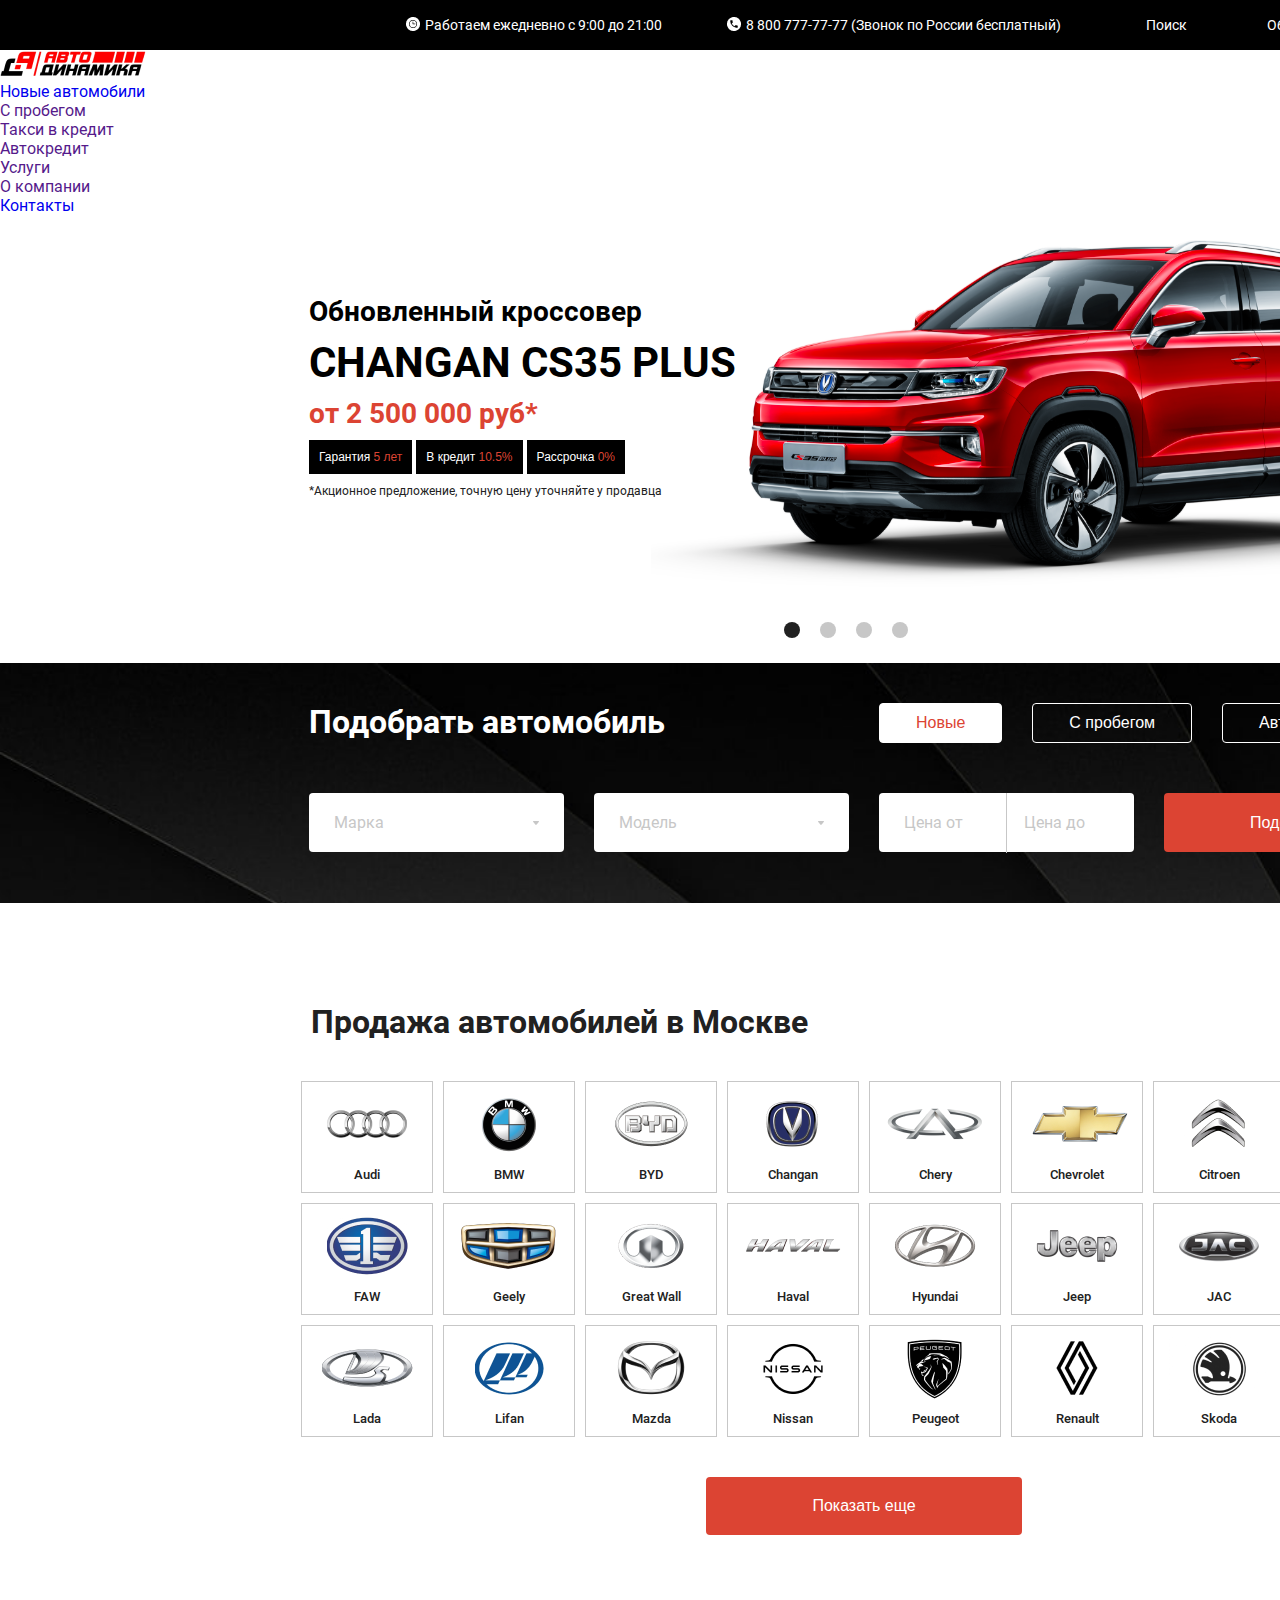
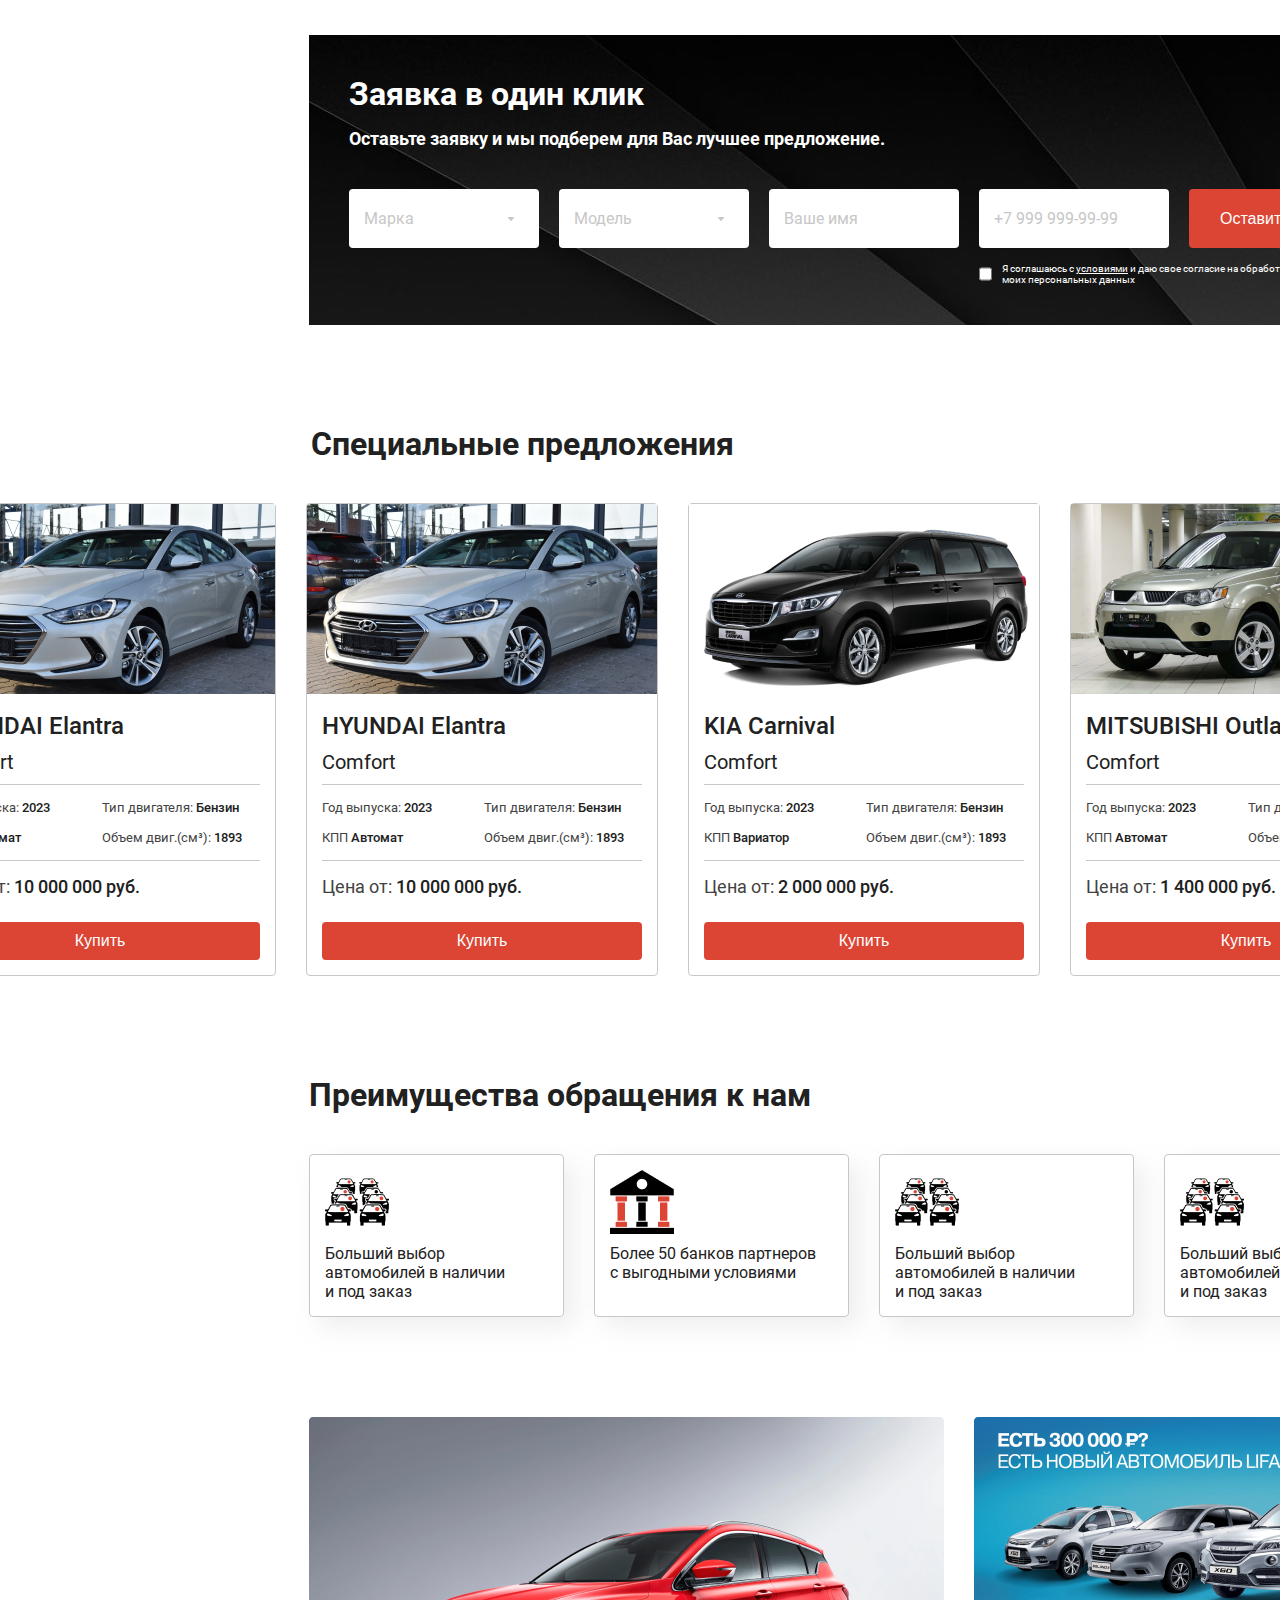
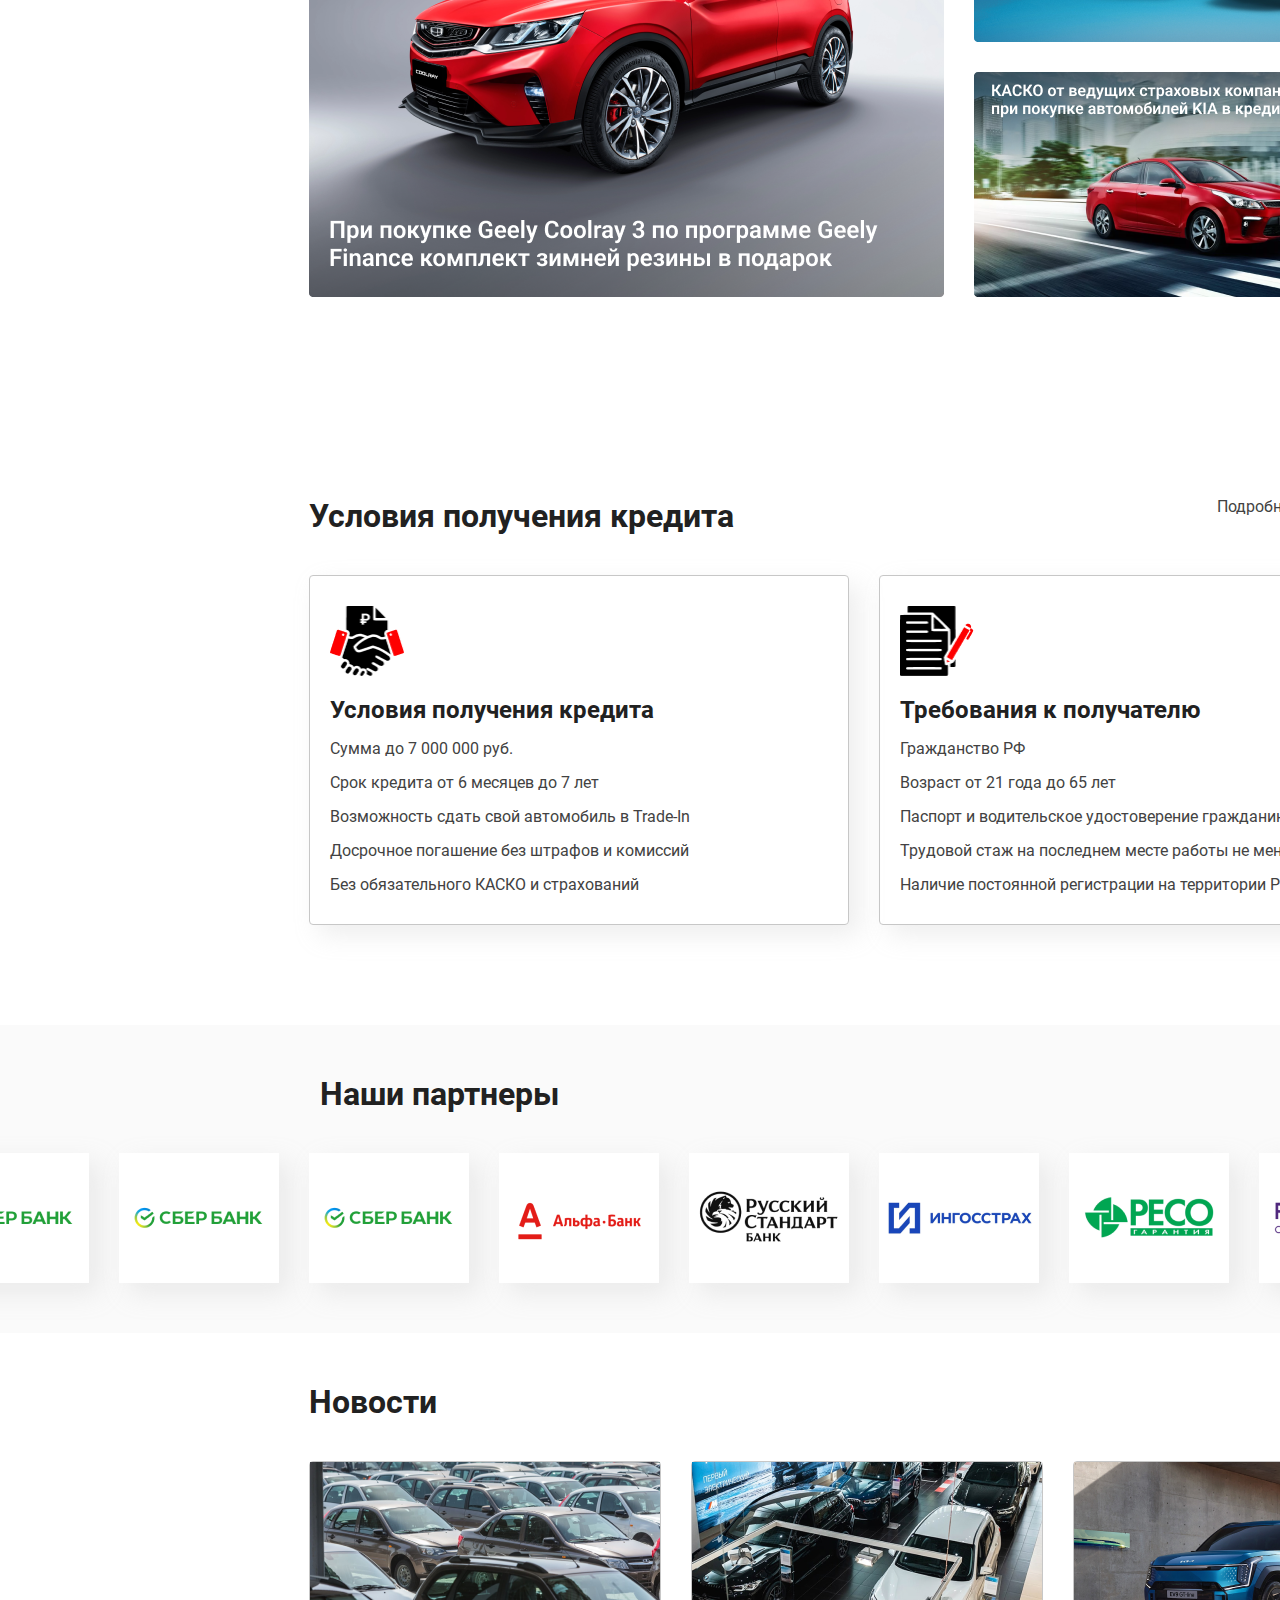
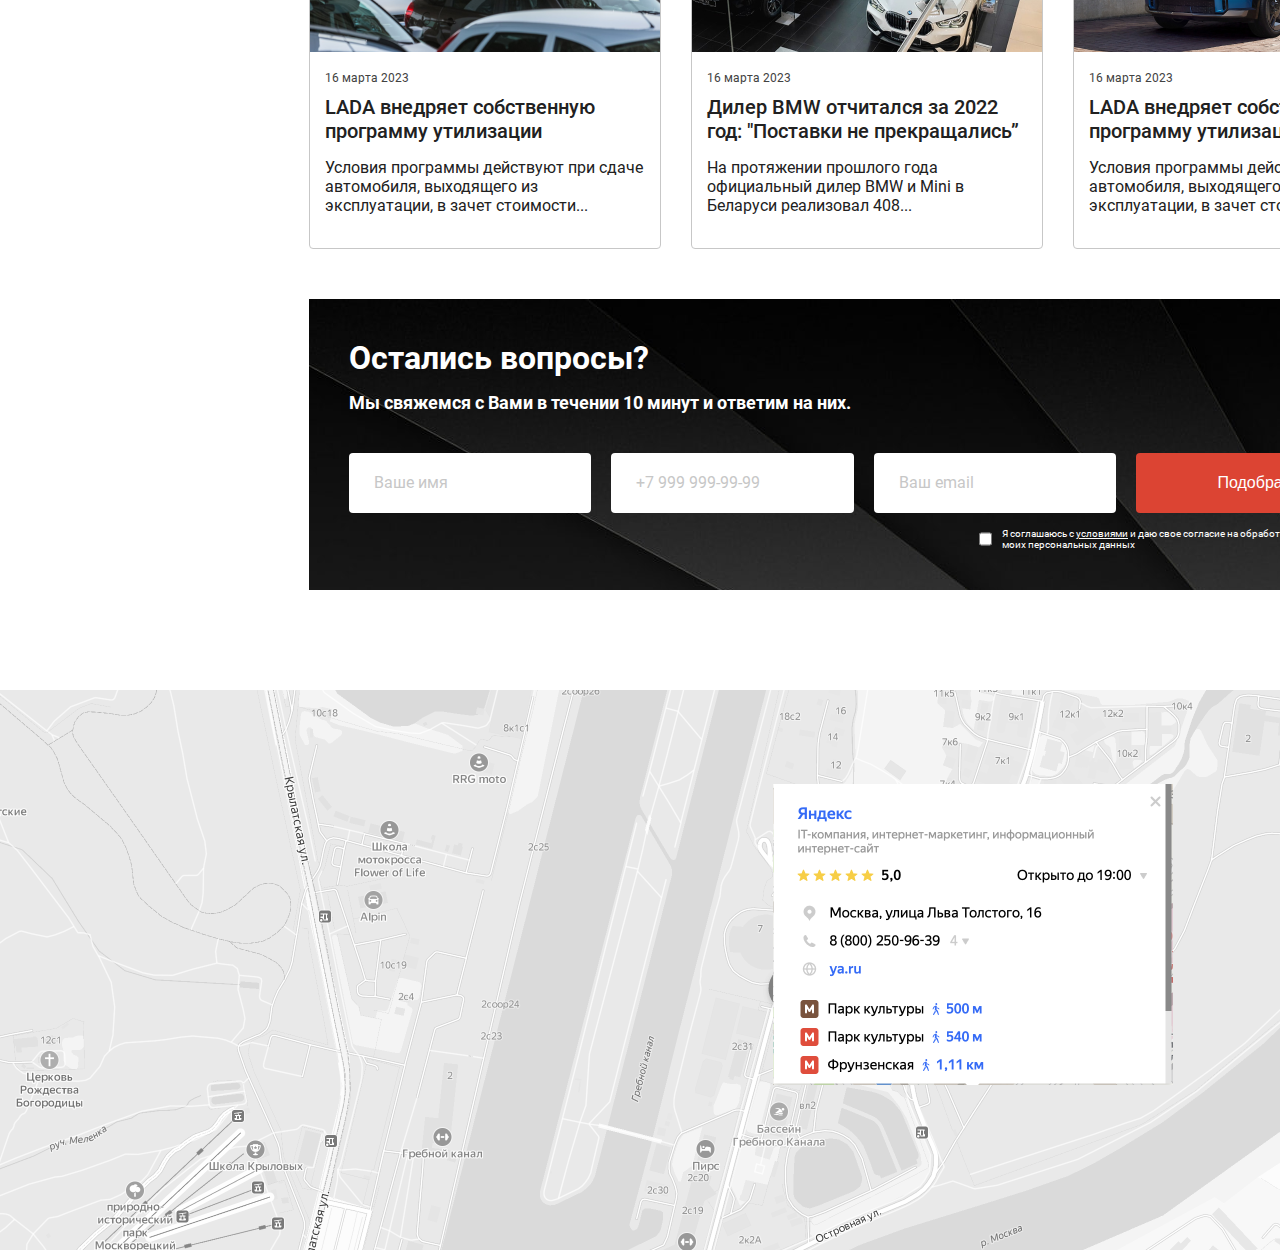
==== commit 61499014: "contacts site added" ====
--- a/views/index.html
+++ b/views/index.html
@@ -20,6 +20,40 @@
             >
             <a href="" class="header__link link-search">Поиск</a>
             <a href="" class="header__link link-reverse">Обратный звонок</a>
+          </div>
+          <div class="header__bottom">
+            <img
+              src="/scss/pages/autocredit/assets-auto/main logogo.png"
+              alt=""
+              class="header__logo"
+            />
+            <ul class="header__bottom-menu">
+              <li class="header__bottom-list">
+                <a href="./catogory.html" class="header__bottom-first-link"
+                  >Новые автомобили</a
+                >
+              </li>
+              <li class="header__bottom-list">
+                <a href="" class="header__bottom-second-link">С пробегом</a>
+              </li>
+              <li class="header__bottom-list">
+                <a href="" class="header__bottom-third-link">Такси в кредит</a>
+              </li>
+              <li class="header__bottom-list">
+                <a href="" class="header__bottom-auto-link">Автокредит</a>
+              </li>
+              <li class="header__bottom-list">
+                <a href="" class="header__bottom-fourth-link">Услуги</a>
+              </li>
+              <li class="header__bottom-list">
+                <a href="" class="header__bottom-fifth-link">О компании</a>
+              </li>
+              <li class="header__bottom-list">
+                <a href="./contact.html" class="header__bottom-link-contact"
+                  >Контакты</a
+                >
+              </li>
+            </ul>
           </div>
         </div>
       </div>
@@ -688,7 +722,11 @@
             </div>
             <ul class="news__menu">
               <li class="news__item">
-                <img src="../scss/pages/main/new-1.png" alt="" class="news__img" />
+                <img
+                  src="../scss/pages/main/new-1.png"
+                  alt=""
+                  class="news__img"
+                />
                 <div class="news__box">
                   <h5 class="news__data">16 марта 2023</h5>
                   <h3 class="news__subtitle">
@@ -701,7 +739,11 @@
                 </div>
               </li>
               <li class="news__item">
-                <img src="../scss/pages/main/new-2.png" alt="" class="news__img" />
+                <img
+                  src="../scss/pages/main/new-2.png"
+                  alt=""
+                  class="news__img"
+                />
                 <div class="news__box">
                   <h5 class="news__data">16 марта 2023</h5>
                   <h3 class="news__subtitle">
@@ -714,7 +756,11 @@
                 </div>
               </li>
               <li class="news__item">
-                <img src="../scss/pages/main/new-3.png" alt="" class="news__img" />
+                <img
+                  src="../scss/pages/main/new-3.png"
+                  alt=""
+                  class="news__img"
+                />
                 <div class="news__box">
                   <h5 class="news__data">16 марта 2023</h5>
                   <h3 class="news__subtitle">
@@ -763,7 +809,11 @@
       <section class="location">
         <div class="container">
           <div class="location__wrapper">
-            <img src="../scss/pages/main/location.place.png" alt="" class="location__img">
+            <img
+              src="../scss/pages/main/location.place.png"
+              alt=""
+              class="location__img"
+            />
           </div>
         </div>
       </section>
--- a/css/main.css
+++ b/css/main.css
@@ -772,4 +772,95 @@
   position: absolute;
   top: 94px;
   left: 773px;
+}
+
+.contact__wrapper {
+  color: #212121;
+  padding: 30px 309px;
+  display: flex;
+  flex-direction: column;
+  gap: 30px;
+  margin-bottom: 70px;
+}
+
+.contact__minititle {
+  font-size: 14px;
+  font-weight: 500;
+}
+
+.contact__title {
+  font-size: 32px;
+  font-weight: 600;
+  margin-bottom: 10px;
+}
+
+.contact__info {
+  display: grid;
+  grid-template-rows: 2fr 0.5fr;
+  grid-template-columns: 3fr 1fr 2fr;
+  grid-gap: 30px;
+}
+
+.contact__location {
+  grid-column: 2 span;
+}
+
+.contact__box {
+  background-color: #000000;
+  border-radius: 4px;
+  display: flex;
+  flex-direction: column;
+  gap: 20px;
+  padding: 46px 30px;
+  color: #FFFFFF;
+}
+
+.contact__subinfo {
+  display: flex;
+  flex-direction: column;
+  gap: 5px;
+}
+
+.contact__subminititle {
+  color: #DC4433;
+  font-size: 12px;
+  font-weight: 400;
+}
+
+.contact__subtitle {
+  font-size: 18px;
+  font-weight: 600;
+}
+
+.contact__subtext {
+  font-size: 12px;
+  font-weight: 400;
+}
+
+.contact__btn {
+  padding: 20px 78px;
+  color: #FFFFFF;
+  background-color: #DC4433;
+  border-radius: 4px;
+  font-size: 1rem;
+  font-weight: 500;
+  border-style: none;
+}
+
+.contact__inner {
+  border: 1px solid #C7C7C7;
+  border-radius: 4px;
+  display: flex;
+  gap: 30px;
+  align-items: center;
+  padding: 24px 30px;
+}
+
+.inner-2 {
+  grid-column: 2 span;
+}
+
+.contact__text {
+  font-size: 24px;
+  font-weight: 600;
 }/*# sourceMappingURL=main.css.map */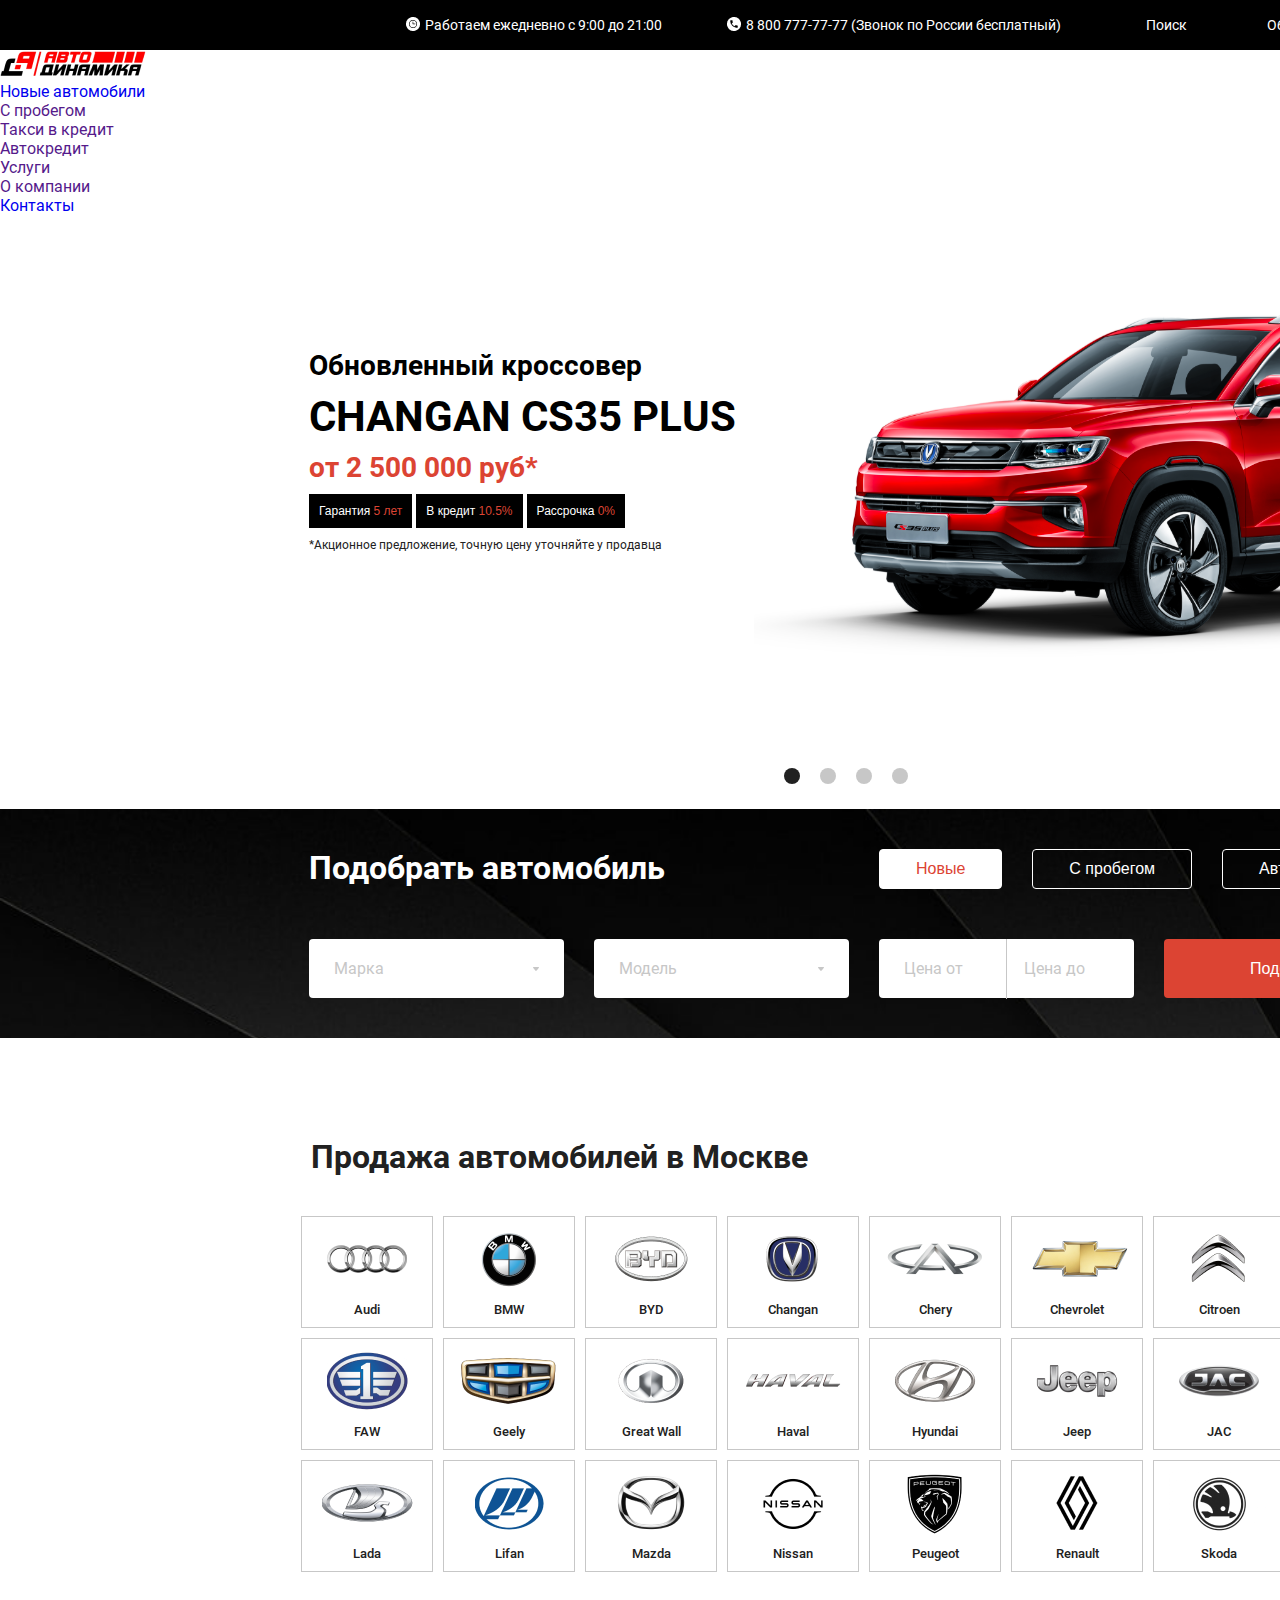
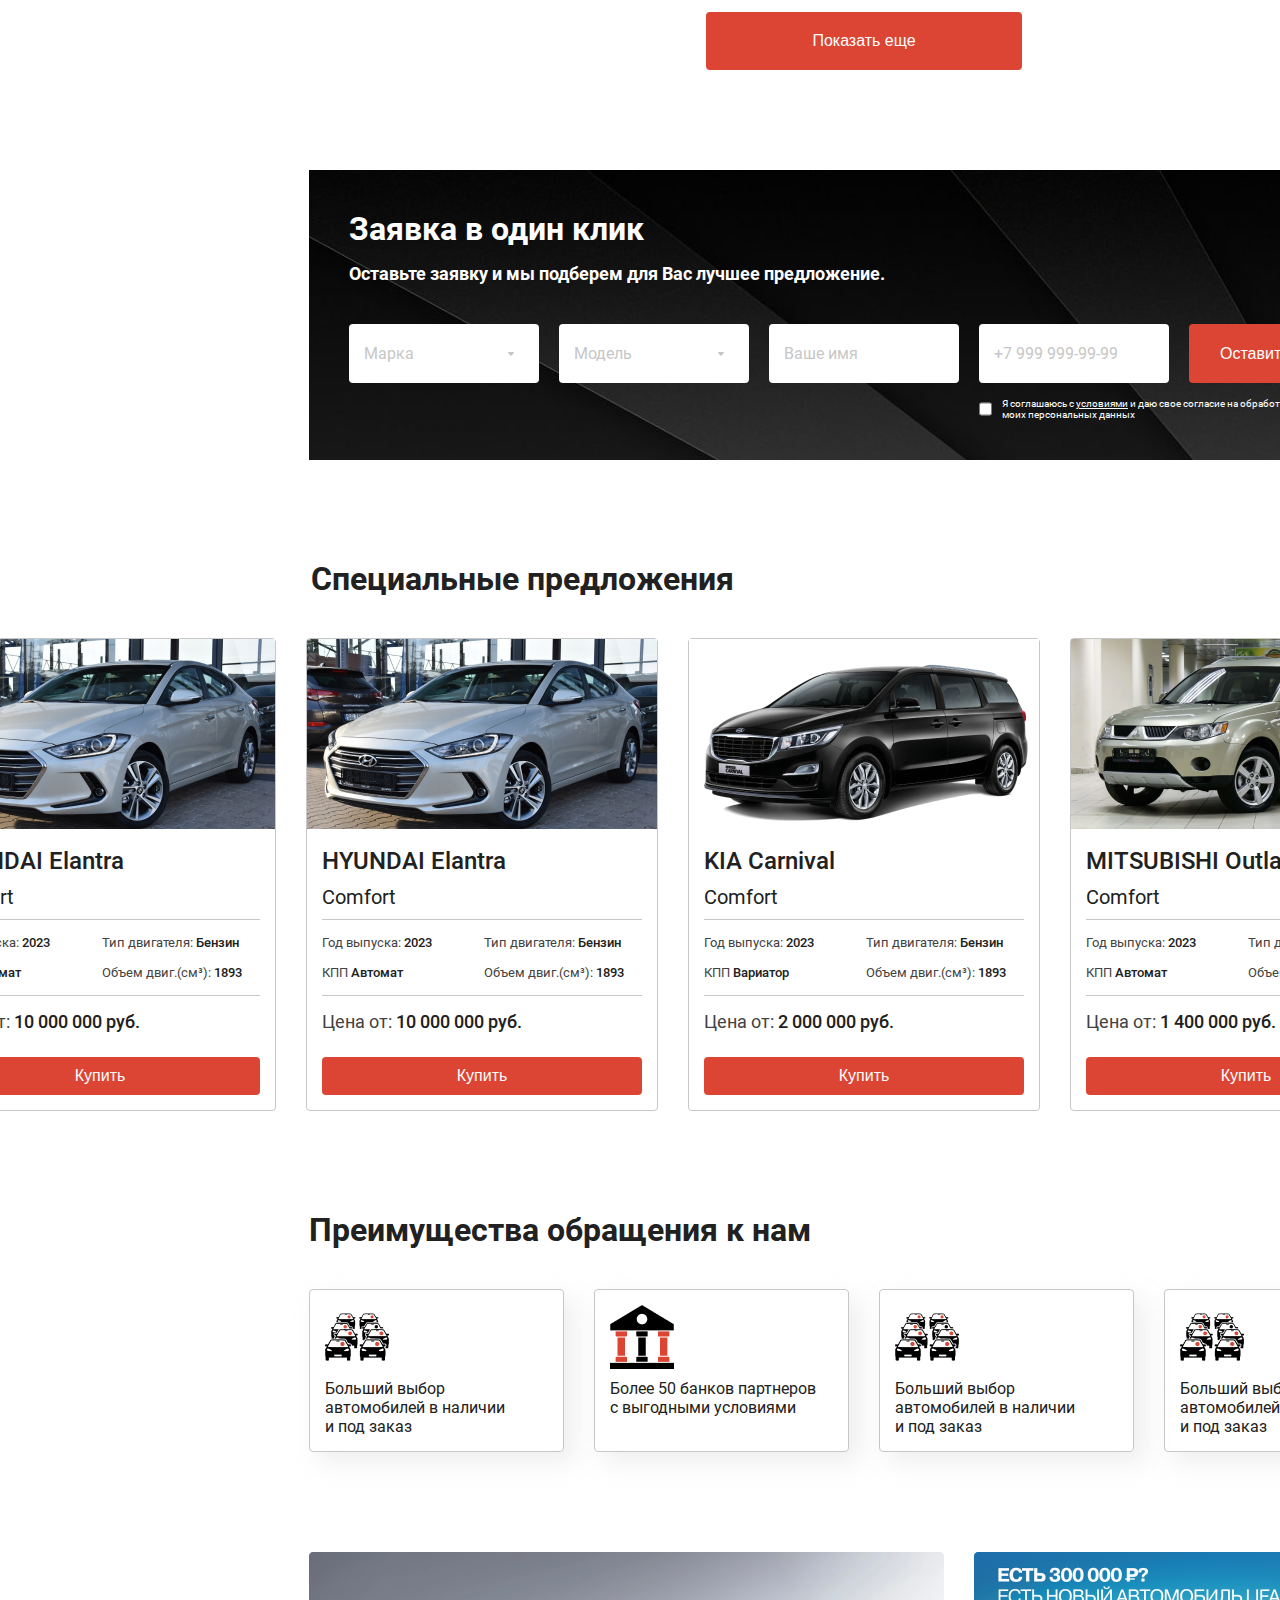
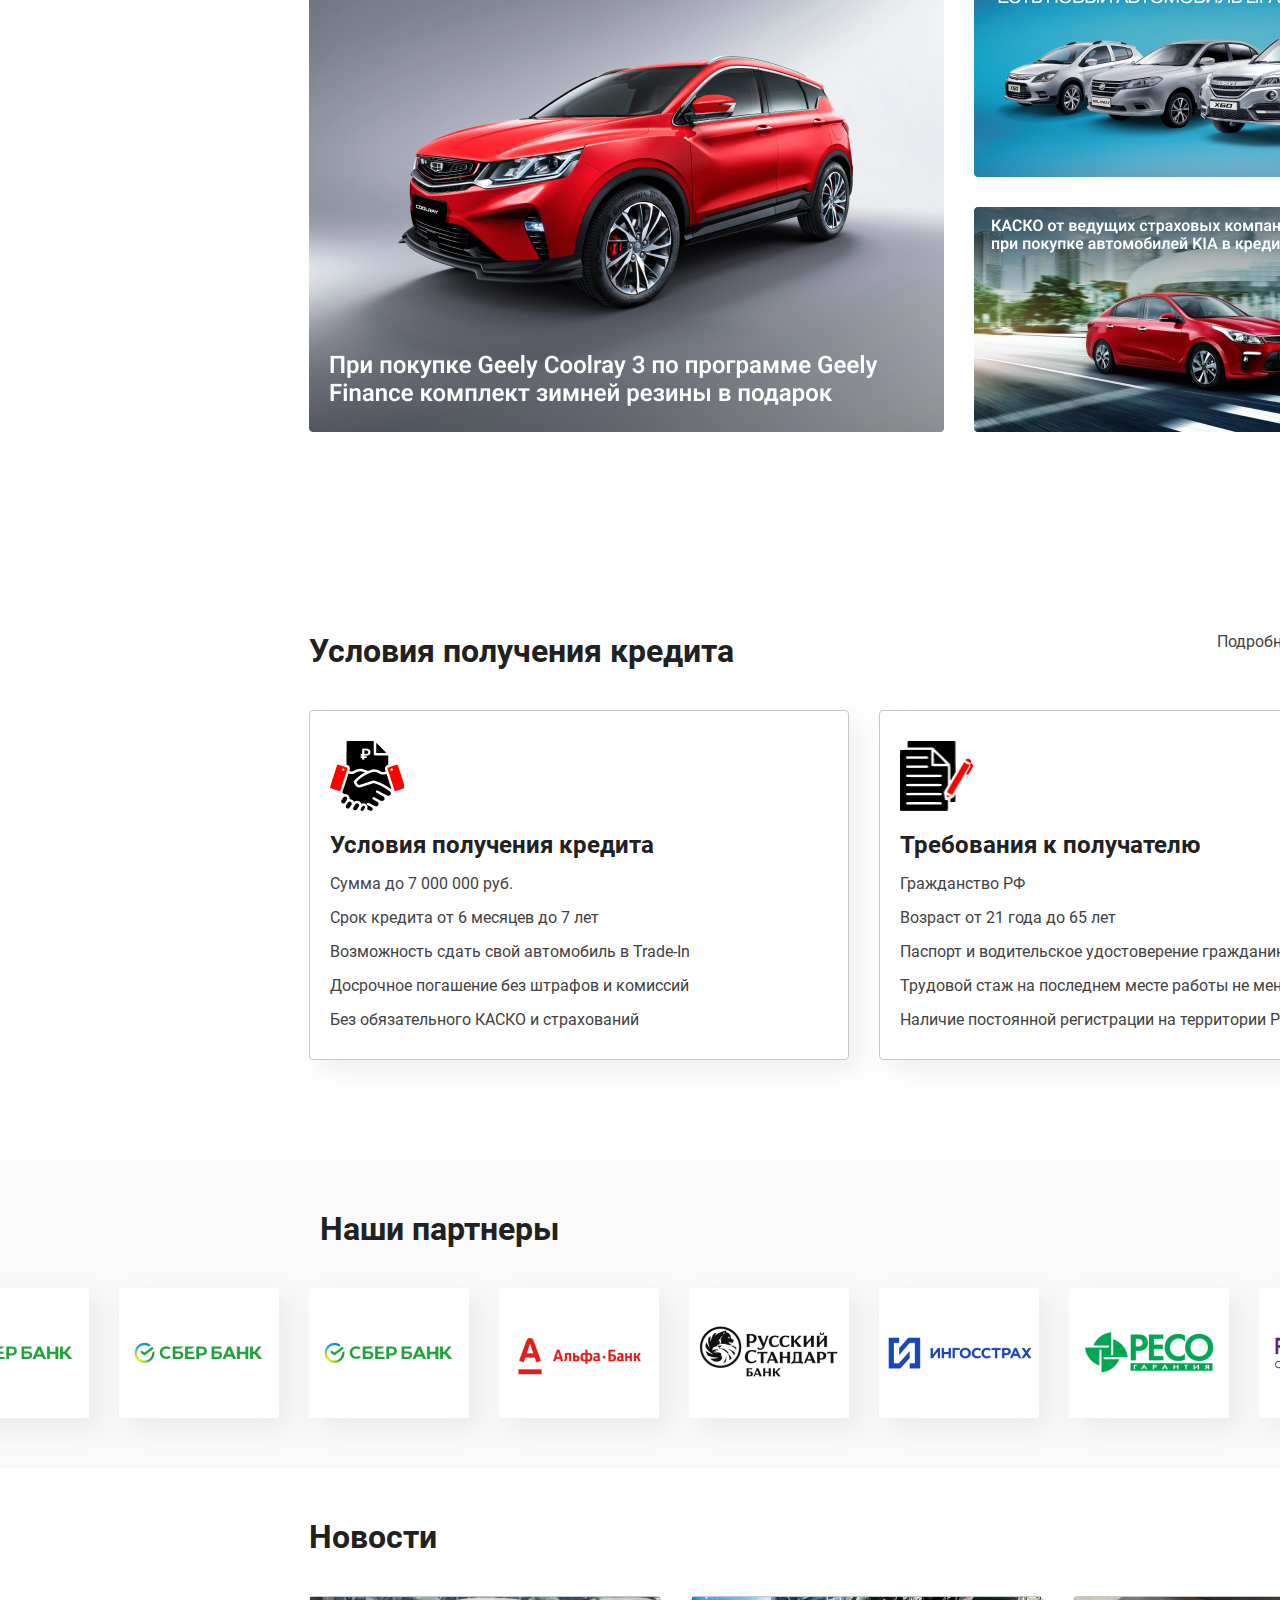
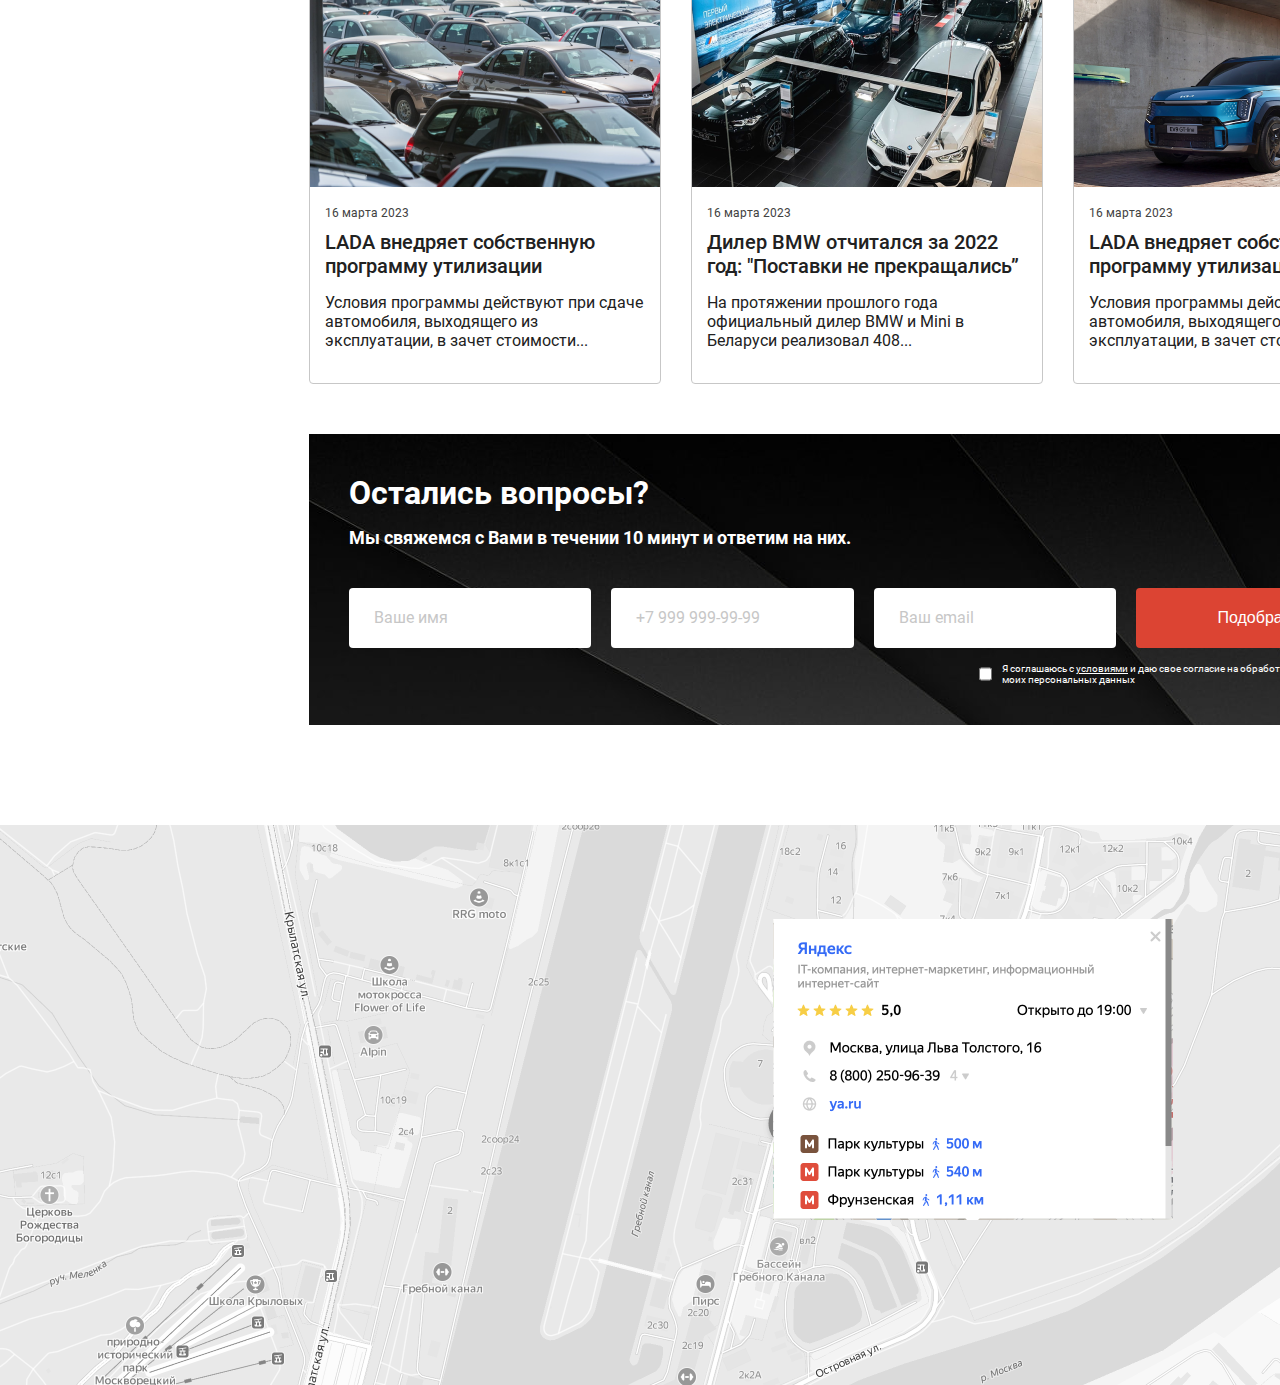
==== commit b1ad6016: "media 1258px for index added" ====
--- a/views/index.html
+++ b/views/index.html
@@ -81,12 +81,12 @@
                 *Акционное предложение, точную цену уточняйте у продавца
               </p>
             </div>
-          </div>
-          <img
+              <img
             src="../scss/pages/main/hero.svg"
             class="hero__img"
             alt="red car"
           />
+          </div>
           <ul class="hero__menu">
             <li class="hero__item item-active"></li>
             <li class="hero__item"></li>
--- a/css/main.css
+++ b/css/main.css
@@ -46,24 +46,24 @@
   font-family: "Roboto";
 }
 
+img {
+  -o-object-fit: cover;
+     object-fit: cover;
+}
+
 .container {
   width: 1728px;
   margin: 0 auto;
 }
 
-@media only screen and (max-width: 1258px) {
-  .container {
-    width: 1258px;
-  }
-}
 @media only screen and (max-width: 834px) {
   .container {
-    width: 834px;
+    padding: 0 -168px;
   }
 }
 @media only screen and (max-width: 360px) {
   .container {
-    width: 360px;
+    padding: 0 -279px;
   }
 }
 .header__top {
@@ -121,10 +121,15 @@
   min-width: 118px;
 }
 
+@media only screen and (max-width: 1258px) {
+  .header__top {
+    padding: 17px 165px;
+  }
+}
 .hero__wrapper {
   padding: 80px 309px;
-  display: flex;
-  align-items: center;
+  display: grid;
+  grid-template-columns: repeat(2, 1fr);
   position: relative;
 }
 
@@ -132,6 +137,8 @@
   display: flex;
   flex-direction: column;
   gap: 10px;
+  width: 445px;
+  margin-top: 54px;
 }
 
 .hero__minititle-1 {
@@ -177,8 +184,6 @@
 .hero__img {
   width: 875px;
   height: 368px;
-  margin-top: -368px;
-  margin-left: 651px;
 }
 
 .hero__menu {
@@ -202,8 +207,6 @@
   background-image: url("/scss/pages/main/blacj.jpg");
   background-size: cover;
   padding: 40px 309px;
-  width: 1728px;
-  height: 240px;
   color: #FFFFFF;
 }
 
@@ -422,6 +425,7 @@
 .offer__wrapper {
   display: flex;
   flex-direction: column;
+  overflow: hidden;
   gap: 40px;
   padding: 100px 0;
   justify-content: center;
@@ -675,6 +679,7 @@
   padding: 50px 309px;
   display: flex;
   flex-direction: column;
+  overflow: hidden;
   gap: 40px;
   background-color: #fafafa;
   justify-content: center;
@@ -774,6 +779,601 @@
   left: 773px;
 }
 
+@media only screen and (max-width: 1258px) {
+  .container {
+    width: 1258px;
+    margin: 0 auto;
+  }
+  .hero__wrapper {
+    padding: 80px 159px;
+    display: flex;
+    align-items: center;
+    position: relative;
+  }
+  .hero__info {
+    display: flex;
+    flex-direction: column;
+    gap: 10px;
+    width: 445px;
+    height: 216px;
+  }
+  .hero__minititle-1 {
+    font-weight: 600;
+    font-size: 28px;
+  }
+  .hero__title {
+    font-weight: 600;
+    font-size: 42px;
+    width: 445px;
+  }
+  .hero__minititle-2 {
+    font-weight: 700;
+    font-size: 28px;
+    color: #DC4433;
+  }
+  .hero__box {
+    display: flex;
+    gap: 2px;
+    margin-top: 15px;
+  }
+  .hero__btn {
+    padding: 10px;
+    background-color: #000000;
+    color: #FFFFFF;
+    border-style: none;
+    font-size: 12px;
+  }
+  .red {
+    color: #DC4433;
+    font-weight: 500;
+  }
+  .hero__text {
+    font-size: 12px;
+    color: #212121;
+  }
+  .hero__img {
+    width: 608px;
+    height: 256px;
+    margin-top: 60px;
+    margin-left: -20px;
+  }
+  .hero__menu {
+    display: flex;
+    gap: 20px;
+    top: 590px;
+    left: -250px;
+    position: absolute;
+  }
+  .hero__item {
+    background-color: #C7C7C7;
+    width: 16px;
+    height: 16px;
+    border-radius: 50%;
+  }
+  .item-active {
+    background-color: #212121;
+  }
+  .try__wrapper {
+    background-image: url("/scss/pages/main/blacj.jpg");
+    background-size: cover;
+    padding: 40px 159px;
+    color: #FFFFFF;
+    width: 1258px;
+    height: 230px;
+  }
+  .try__top {
+    display: flex;
+    gap: 124px;
+    margin-bottom: 50px;
+  }
+  .try__title {
+    font-weight: 600;
+    font-size: 31px;
+  }
+  .try__box {
+    display: flex;
+    gap: 14px;
+  }
+  .try__btn {
+    border: 1px solid #FFFFFF;
+    border-radius: 4px;
+    background-color: transparent;
+    color: #FFFFFF;
+    font-size: 1rem;
+    font-weight: 500;
+    padding: 10px 14px;
+    width: 144px;
+    height: 40px;
+  }
+  .btn-active {
+    background-color: #FFFFFF;
+    color: #DC4433;
+  }
+  .try__bottom {
+    display: flex;
+    gap: 20px;
+  }
+  .try__info {
+    padding: 20px 25px;
+    width: 255px;
+    height: 60px;
+    background-color: #FFFFFF;
+    color: #C7C7C7;
+    border-radius: 4px;
+    position: relative;
+  }
+  .info-active::after {
+    content: "";
+    width: 6px;
+    height: 4px;
+    background-image: url("/scss/pages/main/active.png");
+    background-size: cover;
+    position: absolute;
+    top: calc(50% - 2px);
+    right: 25px;
+  }
+  .info-double {
+    display: flex;
+    gap: 61px;
+  }
+  .info-double::before {
+    content: "";
+    width: 1px;
+    height: 60px;
+    position: absolute;
+    background-color: #C7C7C7;
+    left: calc(50% - 0.5px);
+    top: calc(50% - 30px);
+  }
+  .try__btn-original {
+    padding: 20px 86px;
+    border-radius: 4px;
+    background-color: #DC4433;
+    color: #FFFFFF;
+    font-size: 1rem;
+    font-weight: 500;
+    border-style: none;
+  }
+  .brand__wrapper {
+    padding: 80px 159px;
+    display: flex;
+    flex-direction: column;
+    gap: 40px;
+    align-items: center;
+  }
+  .brand__info {
+    display: flex;
+    gap: 320px;
+    align-items: center;
+  }
+  .brand__title {
+    font-weight: 600;
+    font-size: 32px;
+    color: #212121;
+  }
+  .brand__minititle {
+    color: #424242;
+    font-size: 1rem;
+    font-weight: 400;
+  }
+  .brand__menu {
+    display: grid;
+    grid-template-columns: repeat(6, 1fr);
+    grid-template-rows: repeat(3, 1fr);
+    grid-gap: 20px;
+  }
+  .brand__item {
+    border: 1px solid #C7C7C7;
+    padding: 10px 14px;
+    display: flex;
+    flex-direction: column;
+    gap: 10px;
+    align-items: center;
+    justify-content: center;
+    width: 140px;
+    height: 110px;
+  }
+  .brand__text {
+    font-weight: 500;
+    font-size: 13px;
+    color: #212121;
+  }
+  .brand__btn {
+    padding: 20px 106px;
+    background-color: #DC4433;
+    color: #FFFFFF;
+    border-radius: 4px;
+    font-size: 1rem;
+    font-weight: 500;
+    border-style: none;
+  }
+  .click__wrapper {
+    margin: 0 159px;
+    padding: 40px;
+    display: flex;
+    flex-direction: column;
+    gap: 15px;
+    background-image: url("/scss/pages/main/blacj.jpg");
+    color: #FFFFFF;
+  }
+  .click__title {
+    font-size: 32px;
+    font-weight: 600;
+  }
+  .click__text {
+    font-size: 18px;
+    font-weight: 600;
+  }
+  .click__info {
+    display: flex;
+    gap: 20px;
+    margin-top: 25px;
+  }
+  .click__box {
+    padding: 20px 15px;
+    width: 160px;
+    height: 60px;
+    background-color: #FFFFFF;
+    border-radius: 4px;
+    color: #C7C7C7;
+    position: relative;
+  }
+  .click-active::after {
+    content: "";
+    width: 6px;
+    height: 4px;
+    background-image: url("/scss/pages/main/active.png");
+    background-size: cover;
+    position: absolute;
+    top: calc(50% - 2px);
+    right: 25px;
+  }
+  .click__btn {
+    padding: 20px 16px;
+    background-color: #DC4433;
+    border-style: none;
+    border-radius: 4px;
+    font-size: 1rem;
+    font-weight: 500;
+    color: #FFFFFF;
+    height: 60px;
+    width: 160px;
+  }
+  .click__label {
+    margin-left: 480px;
+    display: flex;
+    gap: 10px;
+  }
+  .label-text {
+    font-size: 10px;
+    font-weight: 400;
+    width: 376px;
+  }
+  .special-text {
+    text-decoration: underline;
+  }
+  .offer__wrapper {
+    display: flex;
+    flex-direction: column;
+    overflow: hidden;
+    gap: 40px;
+    padding: 80px 0;
+    justify-content: center;
+    align-items: center;
+  }
+  .offer__info {
+    display: flex;
+    gap: 393px;
+    align-items: center;
+  }
+  .offer__title {
+    font-weight: 600;
+    font-size: 32px;
+    color: #212121;
+  }
+  .offer__minititle {
+    font-size: 1rem;
+    font-weight: 400;
+    color: #424242;
+  }
+  .offer__menu {
+    display: flex;
+    gap: 20px;
+  }
+  .offer__item {
+    border: 1px solid #C7C7C7;
+    border-radius: 4px;
+    width: 300px;
+  }
+  .offer__img {
+    width: 300px;
+  }
+  .offer__subinfo {
+    padding: 15px;
+    display: flex;
+    flex-direction: column;
+    gap: 10px;
+    color: #212121;
+  }
+  .offer__subtitle {
+    font-size: 24px;
+    font-weight: 500;
+  }
+  .offer__subminititle {
+    font-size: 20px;
+    font-weight: 400;
+  }
+  .offer__submenu {
+    display: grid;
+    grid-template-rows: repeat(2, 1fr);
+    grid-template-columns: 1fr 1.2fr;
+    row-gap: 15px;
+    -moz-column-gap: 30px;
+         column-gap: 30px;
+    border-top: 1px solid #C7C7C7;
+    border-bottom: 1px solid #C7C7C7;
+    padding: 15px 0;
+  }
+  .offer__item {
+    font-size: 13px;
+    font-weight: 500;
+  }
+  .grey {
+    color: #424242;
+    font-weight: 400;
+  }
+  .offer__price {
+    font-size: 18px;
+    font-weight: 500;
+    margin: 5px 0 15px;
+  }
+  .offer__subbtn {
+    padding: 10px 111px;
+    background-color: #DC4433;
+    color: #FFFFFF;
+    border-radius: 4px;
+    border-style: none;
+    font-size: 1rem;
+    font-weight: 500;
+  }
+  .advan__wrapper {
+    padding: 0 159px;
+    display: flex;
+    flex-direction: column;
+    gap: 40px;
+    color: #212121;
+  }
+  .advan__title {
+    font-size: 32px;
+    font-weight: 600;
+  }
+  .advan__menu {
+    display: flex;
+    gap: 20px;
+  }
+  .advan__item {
+    width: 220px;
+    height: 180px;
+    border-radius: 4px;
+    border: 1px solid #C7C7C7;
+    padding: 15px;
+    display: flex;
+    flex-direction: column;
+    gap: 10px;
+    box-shadow: 10px 10px 24px 0px rgba(188, 188, 188, 0.2509803922);
+  }
+  .advan__img {
+    width: 64px;
+    height: 64px;
+  }
+  .add__wrapper {
+    padding: 80px 159px;
+    display: grid;
+    grid-template-rows: repeat(2, 1fr);
+    grid-template-columns: repeat(2, 1fr);
+    grid-gap: 20px;
+    transform: scale(0.85);
+    margin-left: -76px;
+  }
+  .add__img {
+    position: relative;
+  }
+  .add-1 {
+    grid-row: 2 span;
+  }
+  .ask__wrapper {
+    margin: 0 159px;
+    padding: 40px 30px;
+    display: flex;
+    flex-direction: column;
+    gap: 15px;
+    background-image: url("/scss/pages/main/blacj.jpg");
+    color: #FFFFFF;
+    width: 940px;
+    height: 293px;
+  }
+  .ask__title {
+    font-size: 32px;
+    font-weight: 600;
+  }
+  .ask__text {
+    font-size: 18px;
+    font-weight: 600;
+  }
+  .ask__info {
+    display: flex;
+    gap: 20px;
+    margin-top: 25px;
+  }
+  .ask__box {
+    padding: 20px 25px;
+    width: 205px;
+    background-color: #FFFFFF;
+    border-radius: 4px;
+    color: #C7C7C7;
+    position: relative;
+    height: 60px;
+  }
+  .ask__btn {
+    padding: 20px 61px;
+    background-color: #DC4433;
+    border-style: none;
+    border-radius: 4px;
+    font-size: 1rem;
+    font-weight: 500;
+    color: #FFFFFF;
+  }
+  .credit__wrapper {
+    padding: 100px 159px;
+    display: flex;
+    flex-direction: column;
+    gap: 40px;
+    color: #212121;
+  }
+  .credit__info {
+    display: flex;
+    gap: 30px;
+    justify-content: space-between;
+  }
+  .credit__title {
+    font-size: 32px;
+    font-weight: 600;
+  }
+  .credit__minititle {
+    font-size: 1rem;
+    font-weight: 400;
+    color: #424242;
+  }
+  .credit__menu {
+    display: flex;
+    gap: 20px;
+  }
+  .credit__item {
+    width: 460px;
+    padding: 30px 20px;
+    display: flex;
+    flex-direction: column;
+    gap: 15px;
+    border: 1px solid #C7C7C7;
+    border-radius: 4px;
+    box-shadow: 10px 10px 24px 0px rgba(188, 188, 188, 0.2509803922);
+  }
+  .credit__img {
+    max-width: 74px;
+    height: 70px;
+  }
+  .credit__subtitle {
+    margin-top: 5px;
+    font-size: 24px;
+    font-weight: 600;
+  }
+  .credit__box {
+    display: flex;
+    flex-direction: column;
+    gap: 15px;
+  }
+  .credit__text {
+    font-size: 1rem;
+    font-weight: 400;
+    color: #424242;
+  }
+  .partner__wrapper {
+    padding: 50px 159px;
+    display: flex;
+    flex-direction: column;
+    overflow: hidden;
+    gap: 40px;
+    background-color: #fafafa;
+    justify-content: center;
+    align-items: center;
+  }
+  .partner__title {
+    color: #212121;
+    font-size: 32px;
+    font-weight: 600;
+    margin-right: 690px;
+  }
+  .partner__menu {
+    display: flex;
+    gap: 20px;
+  }
+  .partner__item {
+    width: 140px;
+    height: 100px;
+    display: flex;
+    align-items: center;
+    justify-content: center;
+    background-color: #FFFFFF;
+    box-shadow: 10px 10px 24px 0px rgba(188, 188, 188, 0.2509803922);
+  }
+  .partner__img {
+    width: 140px;
+  }
+  .news__wrapper {
+    padding: 50px 159px;
+    display: flex;
+    flex-direction: column;
+    gap: 40px;
+    color: #212121;
+  }
+  .news__info {
+    display: flex;
+    gap: 689px;
+    align-items: center;
+  }
+  .news__title {
+    font-size: 32px;
+    font-weight: 600;
+  }
+  .news__minititle {
+    font-size: 1rem;
+    font-weight: 400;
+    color: #424242;
+  }
+  .news__menu {
+    display: flex;
+    gap: 20px;
+  }
+  .news__img {
+    width: 300px;
+    height: 190px;
+  }
+  .news__item {
+    border: 1px solid #C7C7C7;
+    border-radius: 4px;
+    width: 300px;
+  }
+  .news__box {
+    padding: 15px;
+    display: flex;
+    flex-direction: column;
+    gap: 10px;
+  }
+  .news__data {
+    font-size: 12px;
+    font-weight: 400;
+    color: #424242;
+  }
+  .news__subtitle {
+    font-size: 20px;
+    font-weight: 500;
+  }
+  .news__subtext {
+    margin: 5px 0 18px;
+  }
+  .location__wrapper {
+    background-image: url("/scss/pages/main/location.png");
+    background-size: cover;
+    height: 560px;
+    margin-top: 100px;
+    position: relative;
+  }
+  .location__img {
+    position: absolute;
+    top: 94px;
+    left: 568px;
+  }
+}
 .contact__wrapper {
   color: #212121;
   padding: 30px 309px;
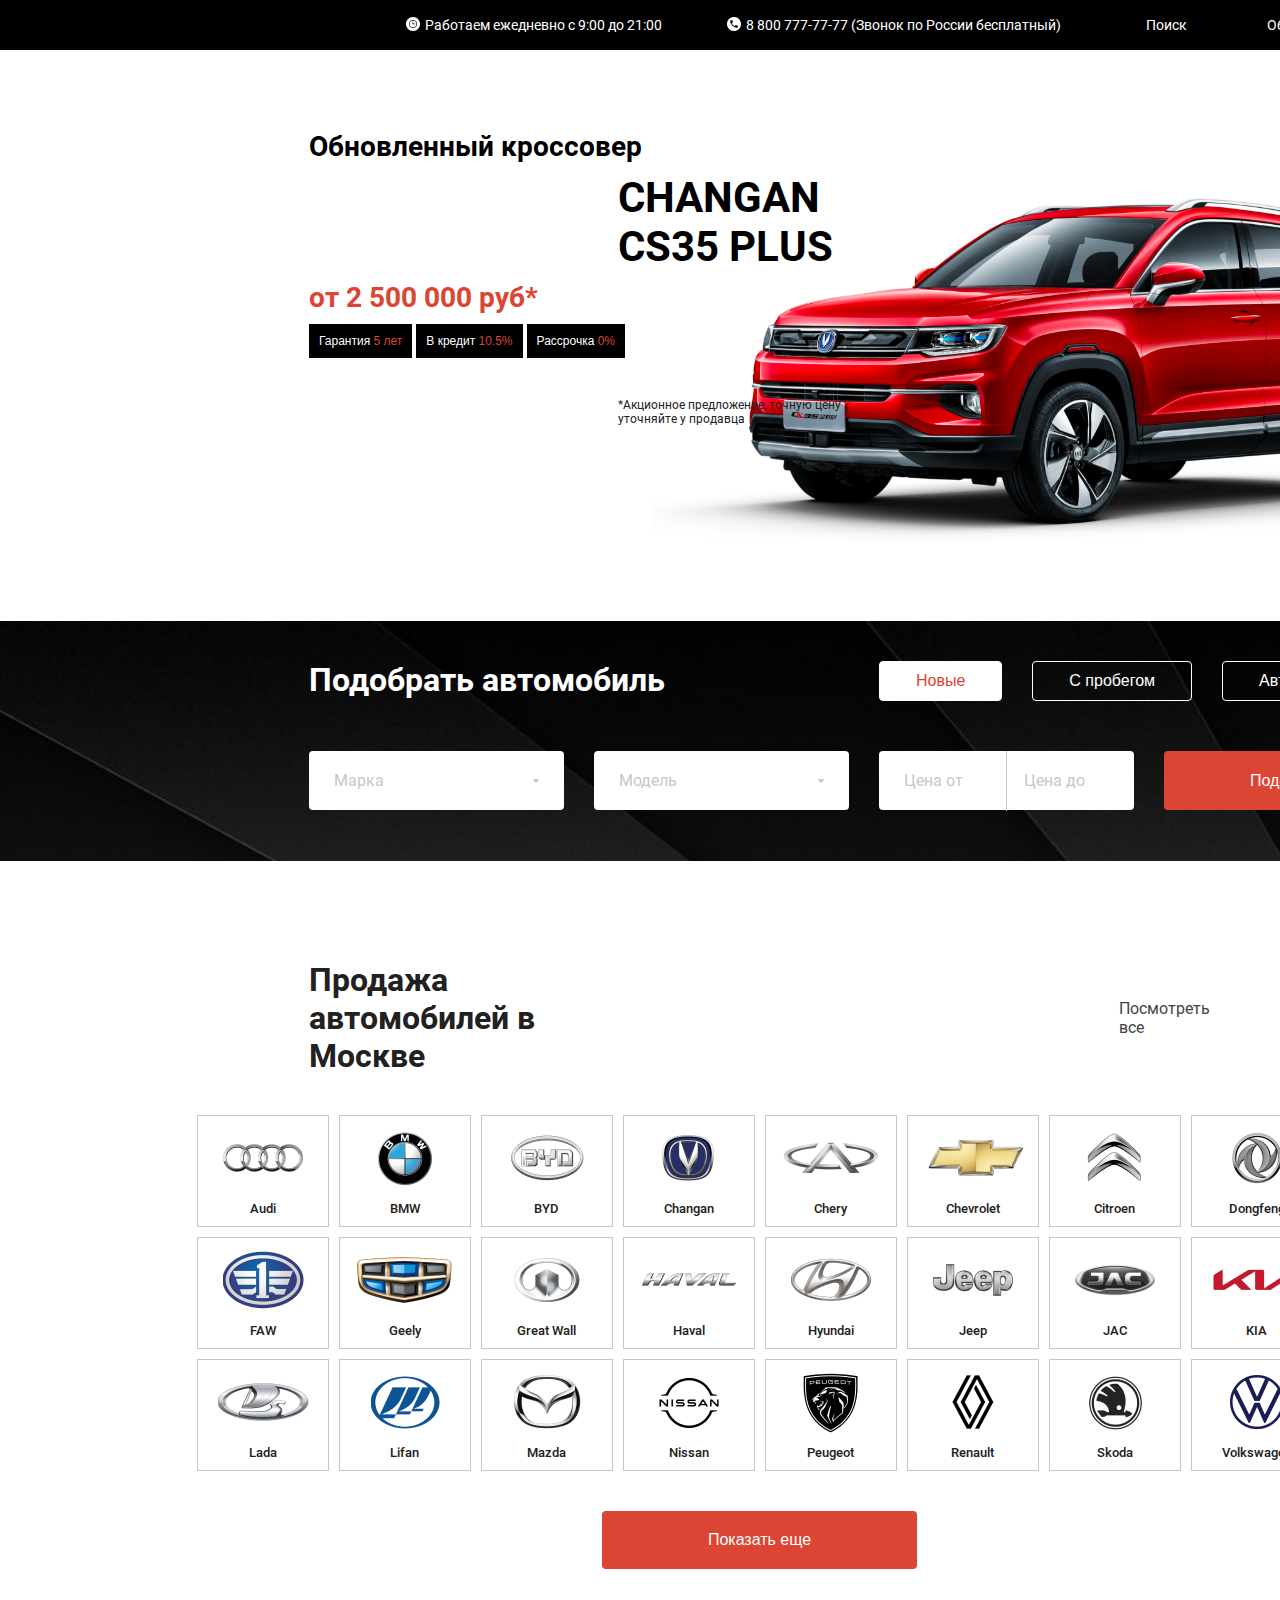
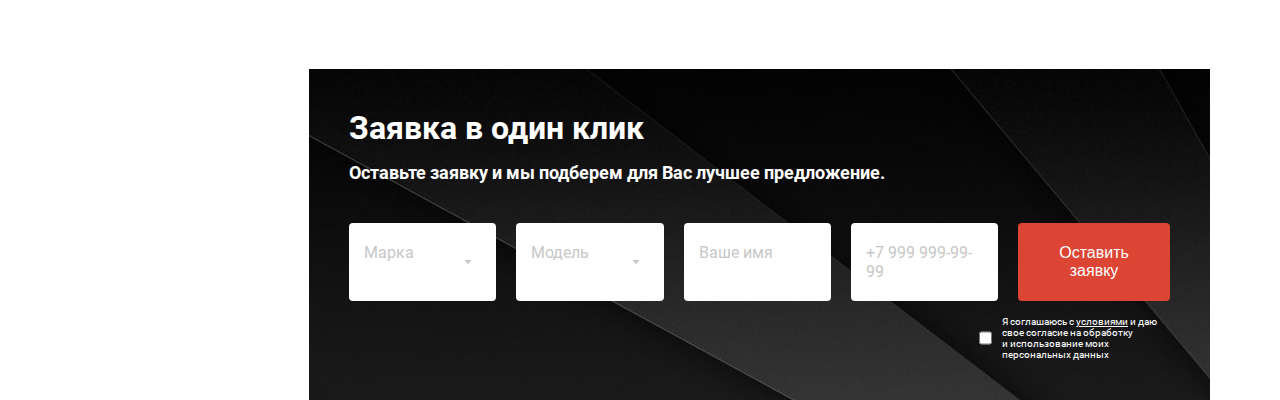
==== commit fb89c19b: "code" ====
--- a/views/index.html
+++ b/views/index.html
@@ -21,40 +21,6 @@
             <a href="" class="header__link link-search">Поиск</a>
             <a href="" class="header__link link-reverse">Обратный звонок</a>
           </div>
-          <div class="header__bottom">
-            <img
-              src="/scss/pages/autocredit/assets-auto/main logogo.png"
-              alt=""
-              class="header__logo"
-            />
-            <ul class="header__bottom-menu">
-              <li class="header__bottom-list">
-                <a href="./catogory.html" class="header__bottom-first-link"
-                  >Новые автомобили</a
-                >
-              </li>
-              <li class="header__bottom-list">
-                <a href="" class="header__bottom-second-link">С пробегом</a>
-              </li>
-              <li class="header__bottom-list">
-                <a href="" class="header__bottom-third-link">Такси в кредит</a>
-              </li>
-              <li class="header__bottom-list">
-                <a href="" class="header__bottom-auto-link">Автокредит</a>
-              </li>
-              <li class="header__bottom-list">
-                <a href="" class="header__bottom-fourth-link">Услуги</a>
-              </li>
-              <li class="header__bottom-list">
-                <a href="" class="header__bottom-fifth-link">О компании</a>
-              </li>
-              <li class="header__bottom-list">
-                <a href="./contact.html" class="header__bottom-link-contact"
-                  >Контакты</a
-                >
-              </li>
-            </ul>
-          </div>
         </div>
       </div>
     </header>
@@ -81,12 +47,12 @@
                 *Акционное предложение, точную цену уточняйте у продавца
               </p>
             </div>
-              <img
+          </div>
+          <img
             src="../scss/pages/main/hero.svg"
             class="hero__img"
             alt="red car"
           />
-          </div>
           <ul class="hero__menu">
             <li class="hero__item item-active"></li>
             <li class="hero__item"></li>
@@ -109,9 +75,7 @@
             <div class="try__bottom">
               <div class="try__info info-active">Марка</div>
               <div class="try__info info-active">Модель</div>
-              <div class="try__info info-double">
-                Цена от <span class="do"> Цена до</span>
-              </div>
+              <div class="try__info info-double">Цена от <span class="do"> Цена до</span> </div>
               <button class="try__btn-original">Подобрать</button>
             </div>
           </div>
@@ -126,195 +90,99 @@
             </div>
             <ul class="brand__menu">
               <li class="brand__item">
-                <img
-                  src="../scss/pages/main/logo-1.png"
-                  alt=""
-                  class="brand__img"
-                />
+                <img src="../scss/pages/main/logo-1.png" alt="" class="brand__img">
                 <p class="brand__text">Audi</p>
               </li>
               <li class="brand__item">
-                <img
-                  src="../scss/pages/main/logo-2.png"
-                  alt=""
-                  class="brand__img"
-                />
+                <img src="../scss/pages/main/logo-2.png" alt="" class="brand__img">
                 <p class="brand__text">BMW</p>
               </li>
               <li class="brand__item">
-                <img
-                  src="../scss/pages/main/logo-3.png"
-                  alt=""
-                  class="brand__img"
-                />
+                <img src="../scss/pages/main/logo-3.png" alt="" class="brand__img">
                 <p class="brand__text">BYD</p>
               </li>
               <li class="brand__item">
-                <img
-                  src="../scss/pages/main/logo-4.png"
-                  alt=""
-                  class="brand__img"
-                />
+                <img src="../scss/pages/main/logo-4.png" alt="" class="brand__img">
                 <p class="brand__text">Changan</p>
               </li>
               <li class="brand__item">
-                <img
-                  src="../scss/pages/main/logo-5.png"
-                  alt=""
-                  class="brand__img"
-                />
+                <img src="../scss/pages/main/logo-5.png" alt="" class="brand__img">
                 <p class="brand__text">Chery</p>
               </li>
               <li class="brand__item">
-                <img
-                  src="../scss/pages/main/logo-6.png"
-                  alt=""
-                  class="brand__img"
-                />
+                <img src="../scss/pages/main/logo-6.png" alt="" class="brand__img">
                 <p class="brand__text">Chevrolet</p>
               </li>
               <li class="brand__item">
-                <img
-                  src="../scss/pages/main/logo-7.png"
-                  alt=""
-                  class="brand__img"
-                />
+                <img src="../scss/pages/main/logo-7.png" alt="" class="brand__img">
                 <p class="brand__text">Citroen</p>
               </li>
               <li class="brand__item">
-                <img
-                  src="../scss/pages/main/logo-8.png"
-                  alt=""
-                  class="brand__img"
-                />
+                <img src="../scss/pages/main/logo-8.png" alt="" class="brand__img">
                 <p class="brand__text">Dongfeng</p>
               </li>
               <li class="brand__item">
-                <img
-                  src="../scss/pages/main/logo-9.png"
-                  alt=""
-                  class="brand__img"
-                />
+                <img src="../scss/pages/main/logo-9.png" alt="" class="brand__img">
                 <p class="brand__text">FAW</p>
               </li>
               <li class="brand__item">
-                <img
-                  src="../scss/pages/main/logo-10.png"
-                  alt=""
-                  class="brand__img"
-                />
+                <img src="../scss/pages/main/logo-10.png" alt="" class="brand__img">
                 <p class="brand__text">Geely</p>
               </li>
               <li class="brand__item">
-                <img
-                  src="../scss/pages/main/logo-11.png"
-                  alt=""
-                  class="brand__img"
-                />
+                <img src="../scss/pages/main/logo-11.png" alt="" class="brand__img">
                 <p class="brand__text">Great Wall</p>
               </li>
               <li class="brand__item">
-                <img
-                  src="../scss/pages/main/logo-12.png"
-                  alt=""
-                  class="brand__img"
-                />
+                <img src="../scss/pages/main/logo-12.png" alt="" class="brand__img">
                 <p class="brand__text">Haval</p>
               </li>
               <li class="brand__item">
-                <img
-                  src="../scss/pages/main/logo-13.png"
-                  alt=""
-                  class="brand__img"
-                />
+                <img src="../scss/pages/main/logo-13.png" alt="" class="brand__img">
                 <p class="brand__text">Hyundai</p>
               </li>
               <li class="brand__item">
-                <img
-                  src="../scss/pages/main/logo-14.png"
-                  alt=""
-                  class="brand__img"
-                />
+                <img src="../scss/pages/main/logo-14.png" alt="" class="brand__img">
                 <p class="brand__text">Jeep</p>
               </li>
               <li class="brand__item">
-                <img
-                  src="../scss/pages/main/logo-15.png"
-                  alt=""
-                  class="brand__img"
-                />
+                <img src="../scss/pages/main/logo-15.png" alt="" class="brand__img">
                 <p class="brand__text">JAC</p>
               </li>
               <li class="brand__item">
-                <img
-                  src="../scss/pages/main/logo-16.png"
-                  alt=""
-                  class="brand__img"
-                />
+                <img src="../scss/pages/main/logo-16.png" alt="" class="brand__img">
                 <p class="brand__text">KIA</p>
               </li>
               <li class="brand__item">
-                <img
-                  src="../scss/pages/main/logo-17.png"
-                  alt=""
-                  class="brand__img"
-                />
+                <img src="../scss/pages/main/logo-17.png" alt="" class="brand__img">
                 <p class="brand__text">Lada</p>
               </li>
               <li class="brand__item">
-                <img
-                  src="../scss/pages/main/logo-18.png"
-                  alt=""
-                  class="brand__img"
-                />
+                <img src="../scss/pages/main/logo-18.png" alt="" class="brand__img">
                 <p class="brand__text">Lifan</p>
               </li>
               <li class="brand__item">
-                <img
-                  src="../scss/pages/main/logo-19.png"
-                  alt=""
-                  class="brand__img"
-                />
+                <img src="../scss/pages/main/logo-19.png" alt="" class="brand__img">
                 <p class="brand__text">Mazda</p>
               </li>
               <li class="brand__item">
-                <img
-                  src="../scss/pages/main/logo-20.png"
-                  alt=""
-                  class="brand__img"
-                />
+                <img src="../scss/pages/main/logo-20.png" alt="" class="brand__img">
                 <p class="brand__text">Nissan</p>
               </li>
               <li class="brand__item">
-                <img
-                  src="../scss/pages/main/logo-21.png"
-                  alt=""
-                  class="brand__img"
-                />
+                <img src="../scss/pages/main/logo-21.png" alt="" class="brand__img">
                 <p class="brand__text">Peugeot</p>
               </li>
               <li class="brand__item">
-                <img
-                  src="../scss/pages/main/logo-22.png"
-                  alt=""
-                  class="brand__img"
-                />
+                <img src="../scss/pages/main/logo-22.png" alt="" class="brand__img">
                 <p class="brand__text">Renault</p>
               </li>
               <li class="brand__item">
-                <img
-                  src="../scss/pages/main/logo-23.png"
-                  alt=""
-                  class="brand__img"
-                />
+                <img src="../scss/pages/main/logo-23.png" alt="" class="brand__img">
                 <p class="brand__text">Skoda</p>
               </li>
               <li class="brand__item">
-                <img
-                  src="../scss/pages/main/logo-24.png"
-                  alt=""
-                  class="brand__img"
-                />
+                <img src="../scss/pages/main/logo-24.png" alt="" class="brand__img">
                 <p class="brand__text">Volkswagen</p>
               </li>
             </ul>
@@ -326,9 +194,7 @@
         <div class="container">
           <div class="click__wrapper">
             <h2 class="click__title">Заявка в один клик</h2>
-            <p class="click__text">
-              Оставьте заявку и мы подберем для Вас лучшее предложение.
-            </p>
+            <p class="click__text">Оставьте заявку и мы подберем для Вас лучшее предложение.</p>
             <div class="click__info">
               <div class="click__box click-active">Марка</div>
               <div class="click__box click-active">Модель</div>
@@ -337,483 +203,9 @@
               <button class="click__btn">Оставить заявку</button>
             </div>
             <label for="user__accept" class="click__label">
-              <input
-                required
-                type="checkbox"
-                name="user__accept"
-                id="user__accept"
-                class="click__input"
-              />
-              <span class="label-text"
-                >Я соглашаюсь с <span class="special-text">условиями</span> и
-                даю свое согласие на обработку и использование моих персональных
-                данных</span
-              >
+              <input required type="checkbox" name="user__accept" id="user__accept" class="click__input">
+              <span class="label-text">Я соглашаюсь с <span class="special-text">условиями</span> и даю свое согласие на обработку и использование моих персональных данных</span>
             </label>
-          </div>
-        </div>
-      </section>
-      <section class="offer">
-        <div class="container">
-          <div class="offer__wrapper">
-            <div class="offer__info">
-              <h2 class="offer__title">Специальные предложения</h2>
-              <h4 class="offer__minititle">Посмотреть все</h4>
-            </div>
-            <ul class="offer__menu">
-              <li class="offer__item">
-                <img
-                  src="../scss/pages/main/offer-1.png"
-                  alt=""
-                  class="offer__img"
-                />
-                <div class="offer__subinfo">
-                  <h3 class="offer__subtitle">HYUNDAI Elantra</h3>
-                  <h4 class="offer__subminititle">Comfort</h4>
-                  <ul class="offer__submenu">
-                    <li class="offer__subitem">
-                      <span class="grey">Год выпуска:</span> 2023
-                    </li>
-                    <li class="offer__subitem">
-                      <span class="grey">Тип двигателя:</span> Бензин
-                    </li>
-                    <li class="offer__subitem">
-                      <span class="grey">КПП</span> Автомат
-                    </li>
-                    <li class="offer__subitem">
-                      <span class="grey">Объем двиг.(см³):</span> 1893
-                    </li>
-                  </ul>
-                  <h3 class="offer__price">
-                    <span class="grey">Цена от:</span> 10 000 000 руб.
-                  </h3>
-                  <button class="offer__subbtn">Купить</button>
-                </div>
-              </li>
-              <li class="offer__item">
-                <img
-                  src="../scss/pages/main/offer-1.png"
-                  alt=""
-                  class="offer__img"
-                />
-                <div class="offer__subinfo">
-                  <h3 class="offer__subtitle">HYUNDAI Elantra</h3>
-                  <h4 class="offer__subminititle">Comfort</h4>
-                  <ul class="offer__submenu">
-                    <li class="offer__subitem">
-                      <span class="grey">Год выпуска:</span> 2023
-                    </li>
-                    <li class="offer__subitem">
-                      <span class="grey">Тип двигателя:</span> Бензин
-                    </li>
-                    <li class="offer__subitem">
-                      <span class="grey">КПП</span> Автомат
-                    </li>
-                    <li class="offer__subitem">
-                      <span class="grey">Объем двиг.(см³):</span> 1893
-                    </li>
-                  </ul>
-                  <h3 class="offer__price">
-                    <span class="grey">Цена от:</span> 10 000 000 руб.
-                  </h3>
-                  <button class="offer__subbtn">Купить</button>
-                </div>
-              </li>
-              <li class="offer__item">
-                <img
-                  src="../scss/pages/main/offer-2.png"
-                  alt=""
-                  class="offer__img"
-                />
-                <div class="offer__subinfo">
-                  <h3 class="offer__subtitle">KIA Carnival</h3>
-                  <h4 class="offer__subminititle">Comfort</h4>
-                  <ul class="offer__submenu">
-                    <li class="offer__subitem">
-                      <span class="grey">Год выпуска:</span> 2023
-                    </li>
-                    <li class="offer__subitem">
-                      <span class="grey">Тип двигателя:</span> Бензин
-                    </li>
-                    <li class="offer__subitem">
-                      <span class="grey">КПП</span> Вариатор
-                    </li>
-                    <li class="offer__subitem">
-                      <span class="grey">Объем двиг.(см³):</span> 1893
-                    </li>
-                  </ul>
-                  <h3 class="offer__price">
-                    <span class="grey">Цена от:</span> 2 000 000 руб.
-                  </h3>
-                  <button class="offer__subbtn">Купить</button>
-                </div>
-              </li>
-              <li class="offer__item">
-                <img
-                  src="../scss/pages/main/offer-3.png"
-                  alt=""
-                  class="offer__img"
-                />
-                <div class="offer__subinfo">
-                  <h3 class="offer__subtitle">MITSUBISHI Outlander</h3>
-                  <h4 class="offer__subminititle">Comfort</h4>
-                  <ul class="offer__submenu">
-                    <li class="offer__subitem">
-                      <span class="grey">Год выпуска:</span> 2023
-                    </li>
-                    <li class="offer__subitem">
-                      <span class="grey">Тип двигателя:</span> Бензин
-                    </li>
-                    <li class="offer__subitem">
-                      <span class="grey">КПП</span> Автомат
-                    </li>
-                    <li class="offer__subitem">
-                      <span class="grey">Объем двиг.(см³):</span> 1893
-                    </li>
-                  </ul>
-                  <h3 class="offer__price">
-                    <span class="grey">Цена от:</span> 1 400 000 руб.
-                  </h3>
-                  <button class="offer__subbtn">Купить</button>
-                </div>
-              </li>
-              <li class="offer__item">
-                <img
-                  src="../scss/pages/main/offer-3.png"
-                  alt=""
-                  class="offer__img"
-                />
-                <div class="offer__subinfo">
-                  <h3 class="offer__subtitle">MITSUBISHI Outlander</h3>
-                  <h4 class="offer__subminititle">Comfort</h4>
-                  <ul class="offer__submenu">
-                    <li class="offer__subitem">
-                      <span class="grey">Год выпуска:</span> 2023
-                    </li>
-                    <li class="offer__subitem">
-                      <span class="grey">Тип двигателя:</span> Бензин
-                    </li>
-                    <li class="offer__subitem">
-                      <span class="grey">КПП</span> Автомат
-                    </li>
-                    <li class="offer__subitem">
-                      <span class="grey">Объем двиг.(см³):</span> 1893
-                    </li>
-                  </ul>
-                  <h3 class="offer__price">
-                    <span class="grey">Цена от:</span> 1 400 000 руб.
-                  </h3>
-                  <button class="offer__subbtn">Купить</button>
-                </div>
-              </li>
-            </ul>
-          </div>
-        </div>
-      </section>
-      <section class="advan">
-        <div class="container">
-          <div class="advan__wrapper">
-            <h2 class="advan__title">Преимущества обращения к нам</h2>
-            <ul class="advan__menu">
-              <li class="advan__item">
-                <img
-                  src="../scss/pages/main/advan-1.png"
-                  alt=""
-                  class="advan__img"
-                />
-                <p class="advan__text">
-                  Больший выбор автомобилей в наличии и под заказ
-                </p>
-              </li>
-              <li class="advan__item">
-                <img
-                  src="../scss/pages/main/advan-2.png"
-                  alt=""
-                  class="advan__img"
-                />
-                <p class="advan__text">
-                  Более 50 банков партнеров с выгодными условиями
-                </p>
-              </li>
-              <li class="advan__item">
-                <img
-                  src="../scss/pages/main/advan-1.png"
-                  alt=""
-                  class="advan__img"
-                />
-                <p class="advan__text">
-                  Больший выбор автомобилей в наличии и под заказ
-                </p>
-              </li>
-              <li class="advan__item">
-                <img
-                  src="../scss/pages/main/advan-1.png"
-                  alt=""
-                  class="advan__img"
-                />
-                <p class="advan__text">
-                  Больший выбор автомобилей в наличии и под заказ
-                </p>
-              </li>
-            </ul>
-          </div>
-        </div>
-      </section>
-      <sectino class="add">
-        <div class="container">
-          <div class="add__wrapper">
-            <img
-              src="../scss/pages/main/add-1.png"
-              alt=""
-              class="add__img add-1"
-            />
-            <img
-              src="../scss/pages/main/add-2.png"
-              alt=""
-              class="add__img add-2"
-            />
-            <img
-              src="../scss/pages/main/add-3.png"
-              alt=""
-              class="add__img add-3"
-            />
-          </div>
-        </div>
-      </sectino>
-      <section class="credit">
-        <div class="container">
-          <div class="credit__wrapper">
-            <div class="credit__info">
-              <h2 class="credit__title">Условия получения кредита</h2>
-              <h4 class="credit__minititle">Подробнее об автокредите</h4>
-            </div>
-            <ul class="credit__menu">
-              <li class="credit__item">
-                <img
-                  src="../scss/pages/main/credit-1.png"
-                  alt=""
-                  class="credit__img"
-                />
-                <h3 class="credit__subtitle">Условия получения кредита</h3>
-                <div class="credit__box">
-                  <p class="credit__text">Сумма до 7 000 000 руб.</p>
-                  <p class="credit__text">Срок кредита от 6 месяцев до 7 лет</p>
-                  <p class="credit__text">
-                    Возможность сдать свой автомобиль в Trade-In
-                  </p>
-                  <p class="credit__text">
-                    Досрочное погашение без штрафов и комиссий
-                  </p>
-                  <p class="credit__text">
-                    Без обязательного КАСКО и страхований
-                  </p>
-                </div>
-              </li>
-              <li class="credit__item">
-                <img
-                  src="../scss/pages/main/credit-2.png"
-                  alt=""
-                  class="credit__img"
-                />
-                <h3 class="credit__subtitle">Требования к получателю</h3>
-                <div class="credit__box">
-                  <p class="credit__text">Гражданство РФ</p>
-                  <p class="credit__text">Возраст от 21 года до 65 лет</p>
-                  <p class="credit__text">
-                    Паспорт и водительское удостоверение гражданина РФ
-                  </p>
-                  <p class="credit__text">
-                    Трудовой стаж на последнем месте работы не менее 6 месяцев
-                  </p>
-                  <p class="credit__text">
-                    Наличие постоянной регистрации на территории РФ
-                  </p>
-                </div>
-              </li>
-            </ul>
-          </div>
-        </div>
-      </section>
-      <section class="partner">
-        <div class="container">
-          <div class="partner__wrapper">
-            <h2 class="partner__title">Наши партнеры</h2>
-            <ul class="partner__menu">
-              <li class="partner__item">
-                <img
-                  src="../scss/pages/main/partner-1.png"
-                  alt=""
-                  class="partner__img partner-1"
-                />
-              </li>
-              <li class="partner__item">
-                <img
-                  src="../scss/pages/main/partner-1.png"
-                  alt=""
-                  class="partner__img partner-1"
-                />
-              </li>
-              <li class="partner__item">
-                <img
-                  src="../scss/pages/main/partner-1.png"
-                  alt=""
-                  class="partner__img partner-1"
-                />
-              </li>
-              <li class="partner__item">
-                <img
-                  src="../scss/pages/main/partner-2.png"
-                  alt=""
-                  class="partner__img partner-2"
-                />
-              </li>
-              <li class="partner__item">
-                <img
-                  src="../scss/pages/main/partner-3.png"
-                  alt=""
-                  class="partner__img partner-3"
-                />
-              </li>
-              <li class="partner__item">
-                <img
-                  src="../scss/pages/main/partner-4.png"
-                  alt=""
-                  class="partner__img partner-4"
-                />
-              </li>
-              <li class="partner__item">
-                <img
-                  src="../scss/pages/main/partner-5.png"
-                  alt=""
-                  class="partner__img partner-5"
-                />
-              </li>
-              <li class="partner__item">
-                <img
-                  src="../scss/pages/main/partner-6.png"
-                  alt=""
-                  class="partner__img partner-6"
-                />
-              </li>
-              <li class="partner__item">
-                <img
-                  src="../scss/pages/main/partner-6.png"
-                  alt=""
-                  class="partner__img partner-6"
-                />
-              </li>
-              <li class="partner__item">
-                <img
-                  src="../scss/pages/main/partner-6.png"
-                  alt=""
-                  class="partner__img partner-6"
-                />
-              </li>
-            </ul>
-          </div>
-        </div>
-      </section>
-      <section class="news">
-        <div class="container">
-          <div class="news__wrapper">
-            <div class="news__info">
-              <h2 class="news__title">Новости</h2>
-              <h4 class="news__minititle">Посмотреть все</h4>
-            </div>
-            <ul class="news__menu">
-              <li class="news__item">
-                <img
-                  src="../scss/pages/main/new-1.png"
-                  alt=""
-                  class="news__img"
-                />
-                <div class="news__box">
-                  <h5 class="news__data">16 марта 2023</h5>
-                  <h3 class="news__subtitle">
-                    LADA внедряет собственную программу утилизации
-                  </h3>
-                  <p class="news__subtext">
-                    Условия программы действуют при сдаче автомобиля, выходящего
-                    из эксплуатации, в зачет стоимости...
-                  </p>
-                </div>
-              </li>
-              <li class="news__item">
-                <img
-                  src="../scss/pages/main/new-2.png"
-                  alt=""
-                  class="news__img"
-                />
-                <div class="news__box">
-                  <h5 class="news__data">16 марта 2023</h5>
-                  <h3 class="news__subtitle">
-                    Дилер BMW отчитался за 2022 год: "Поставки не прекращались”
-                  </h3>
-                  <p class="news__subtext">
-                    На протяжении прошлого года официальный дилер BMW и Mini в
-                    Беларуси реализовал 408...
-                  </p>
-                </div>
-              </li>
-              <li class="news__item">
-                <img
-                  src="../scss/pages/main/new-3.png"
-                  alt=""
-                  class="news__img"
-                />
-                <div class="news__box">
-                  <h5 class="news__data">16 марта 2023</h5>
-                  <h3 class="news__subtitle">
-                    LADA внедряет собственную программу утилизации
-                  </h3>
-                  <p class="news__subtext">
-                    Условия программы действуют при сдаче автомобиля, выходящего
-                    из эксплуатации, в зачет стоимости...
-                  </p>
-                </div>
-              </li>
-            </ul>
-          </div>
-        </div>
-      </section>
-      <section class="ask">
-        <div class="container">
-          <div class="ask__wrapper">
-            <h2 class="ask__title">Остались вопросы?</h2>
-            <p class="ask__text">
-              Мы свяжемся с Вами в течении 10 минут и ответим на них.
-            </p>
-            <div class="ask__info">
-              <div class="ask__box">Ваше имя</div>
-              <div class="ask__box">+7 999 999-99-99</div>
-              <div class="ask__box">Ваш email</div>
-              <button class="ask__btn">Подобрать</button>
-            </div>
-            <label for="user__accept" class="click__label">
-              <input
-                required
-                type="checkbox"
-                name="user__accept"
-                id="user__accept"
-                class="click__input"
-              />
-              <span class="label-text"
-                >Я соглашаюсь с <span class="special-text">условиями</span> и
-                даю свое согласие на обработку и использование моих персональных
-                данных</span
-              >
-            </label>
-          </div>
-        </div>
-      </section>
-      <section class="location">
-        <div class="container">
-          <div class="location__wrapper">
-            <img
-              src="../scss/pages/main/location.place.png"
-              alt=""
-              class="location__img"
-            />
           </div>
         </div>
       </section>
--- a/css/main.css
+++ b/css/main.css
@@ -46,24 +46,24 @@
   font-family: "Roboto";
 }
 
-img {
-  -o-object-fit: cover;
-     object-fit: cover;
-}
-
 .container {
-  width: 1728px;
+  width: 1519px;
   margin: 0 auto;
 }
 
+@media only screen and (max-width: 1258px) {
+  .container {
+    width: 1258px;
+  }
+}
 @media only screen and (max-width: 834px) {
   .container {
-    padding: 0 -168px;
+    width: 834px;
   }
 }
 @media only screen and (max-width: 360px) {
   .container {
-    padding: 0 -279px;
+    width: 360px;
   }
 }
 .header__top {
@@ -121,15 +121,154 @@
   min-width: 118px;
 }
 
-@media only screen and (max-width: 1258px) {
-  .header__top {
-    padding: 17px 165px;
-  }
-}
+.header__bottom-menu {
+  display: flex;
+  align-items: center;
+  gap: 30px;
+}
+
+.header__bottom {
+  display: flex;
+  align-items: center;
+  gap: 100px;
+  padding: 21px 214px;
+}
+
+.header__bottom-first-link {
+  position: relative;
+  color: black;
+}
+
+.header__bottom-second-link {
+  position: relative;
+  color: black;
+}
+
+.header__bottom-third-link {
+  position: relative;
+  color: black;
+}
+
+.header__bottom-fourth-link {
+  position: relative;
+  color: black;
+}
+
+.header__bottom-fifth-link {
+  position: relative;
+  color: black;
+}
+
+.header__bottom-first-link::before {
+  content: "";
+  position: absolute;
+  background-image: url(/scss/pages/autocredit/assets-auto/Frame\ 9.png);
+  width: 6px;
+  height: 6px;
+  background-size: cover;
+  left: 150px;
+  top: 6px;
+}
+
+.header__bottom-second-link::before {
+  content: "";
+  position: absolute;
+  background-image: url(/scss/pages/autocredit/assets-auto/Frame\ 9.png);
+  width: 6px;
+  height: 6px;
+  background-size: cover;
+  left: 90px;
+  top: 6px;
+}
+
+.header__bottom-third-link::before {
+  content: "";
+  position: absolute;
+  background-image: url(/scss/pages/autocredit/assets-auto/Frame\ 9.png);
+  width: 6px;
+  height: 6px;
+  background-size: cover;
+  left: 117px;
+  top: 6px;
+}
+
+.header__bottom-fourth-link::before {
+  content: "";
+  position: absolute;
+  background-image: url(/scss/pages/autocredit/assets-auto/Frame\ 9.png);
+  width: 6px;
+  height: 6px;
+  background-size: cover;
+  left: 55px;
+  top: 6px;
+}
+
+.header__bottom-fifth-link::before {
+  content: "";
+  position: absolute;
+  background-image: url(/scss/pages/autocredit/assets-auto/Frame\ 9.png);
+  width: 6px;
+  height: 6px;
+  background-size: cover;
+  left: 97px;
+  top: 6px;
+}
+
+.header__bottom-auto-link {
+  color: black;
+}
+
+.header__bottom-link-contact {
+  color: black;
+}
+
+.category__menu {
+  display: flex;
+  gap: 5px;
+  margin-left: 309px;
+}
+
+.category__list {
+  font-size: 14px;
+  line-height: 16.41px;
+  color: #424242;
+}
+
+.dark-one {
+  font-weight: 500;
+  color: #000000;
+}
+
+.category__title {
+  font-weight: 700;
+  font-size: 32px;
+  line-height: 37.5px;
+  color: #212121;
+}
+
+.hero__top {
+  display: flex;
+  align-items: center;
+  gap: 5px;
+  padding: 30px 309px;
+}
+
+.bi-chevron-right {
+  font-size: 10px;
+}
+
+.hero__title {
+  padding: 0 309px;
+}
+
+.hero__text {
+  padding: 30px 309px;
+}
+
 .hero__wrapper {
   padding: 80px 309px;
-  display: grid;
-  grid-template-columns: repeat(2, 1fr);
+  display: flex;
+  align-items: center;
   position: relative;
 }
 
@@ -137,8 +276,6 @@
   display: flex;
   flex-direction: column;
   gap: 10px;
-  width: 445px;
-  margin-top: 54px;
 }
 
 .hero__minititle-1 {
@@ -184,6 +321,8 @@
 .hero__img {
   width: 875px;
   height: 368px;
+  margin-top: -368px;
+  margin-left: 651px;
 }
 
 .hero__menu {
@@ -207,6 +346,8 @@
   background-image: url("/scss/pages/main/blacj.jpg");
   background-size: cover;
   padding: 40px 309px;
+  width: 1728px;
+  height: 240px;
   color: #FFFFFF;
 }
 
@@ -420,1047 +561,4 @@
 
 .special-text {
   text-decoration: underline;
-}
-
-.offer__wrapper {
-  display: flex;
-  flex-direction: column;
-  overflow: hidden;
-  gap: 40px;
-  padding: 100px 0;
-  justify-content: center;
-  align-items: center;
-}
-
-.offer__info {
-  display: flex;
-  gap: 563px;
-  align-items: center;
-}
-
-.offer__title {
-  font-weight: 600;
-  font-size: 32px;
-  color: #212121;
-}
-
-.offer__minititle {
-  font-size: 1rem;
-  font-weight: 400;
-  color: #424242;
-}
-
-.offer__menu {
-  display: flex;
-  gap: 30px;
-}
-
-.offer__item {
-  border: 1px solid #C7C7C7;
-  border-radius: 4px;
-}
-
-.offer__subinfo {
-  padding: 15px;
-  display: flex;
-  flex-direction: column;
-  gap: 10px;
-  color: #212121;
-}
-
-.offer__subtitle {
-  font-size: 24px;
-  font-weight: 500;
-}
-
-.offer__subminititle {
-  font-size: 20px;
-  font-weight: 400;
-}
-
-.offer__submenu {
-  display: grid;
-  grid-template-rows: repeat(2, 1fr);
-  grid-template-columns: 1fr 1.2fr;
-  row-gap: 15px;
-  -moz-column-gap: 30px;
-       column-gap: 30px;
-  border-top: 1px solid #C7C7C7;
-  border-bottom: 1px solid #C7C7C7;
-  padding: 15px 0;
-}
-
-.offer__item {
-  font-size: 13px;
-  font-weight: 500;
-}
-
-.grey {
-  color: #424242;
-  font-weight: 400;
-}
-
-.offer__price {
-  font-size: 18px;
-  font-weight: 500;
-  margin: 5px 0 15px;
-}
-
-.offer__subbtn {
-  padding: 10px 133px;
-  background-color: #DC4433;
-  color: #FFFFFF;
-  border-radius: 4px;
-  border-style: none;
-  font-size: 1rem;
-  font-weight: 500;
-}
-
-.advan__wrapper {
-  padding: 0 309px;
-  display: flex;
-  flex-direction: column;
-  gap: 40px;
-  color: #212121;
-}
-
-.advan__title {
-  font-size: 32px;
-  font-weight: 600;
-}
-
-.advan__menu {
-  display: flex;
-  gap: 30px;
-}
-
-.advan__item {
-  border-radius: 4px;
-  border: 1px solid #C7C7C7;
-  padding: 15px;
-  display: flex;
-  flex-direction: column;
-  gap: 10px;
-  box-shadow: 10px 10px 24px 0px rgba(188, 188, 188, 0.2509803922);
-}
-
-.advan__img {
-  width: 64px;
-  height: 64px;
-}
-
-.add__wrapper {
-  padding: 100px 309px;
-  display: grid;
-  grid-template-rows: repeat(2, 1fr);
-  grid-template-columns: repeat(2, 1fr);
-  grid-gap: 30px;
-}
-
-.add__img {
-  position: relative;
-}
-
-.add-1 {
-  grid-row: 2 span;
-}
-
-.ask__wrapper {
-  margin: 0 309px;
-  padding: 40px;
-  display: flex;
-  flex-direction: column;
-  gap: 15px;
-  background-image: url("/scss/pages/main/blacj.jpg");
-  color: #FFFFFF;
-}
-
-.ask__title {
-  font-size: 32px;
-  font-weight: 600;
-}
-
-.ask__text {
-  font-size: 18px;
-  font-weight: 600;
-}
-
-.ask__info {
-  display: flex;
-  gap: 20px;
-  margin-top: 25px;
-}
-
-.ask__box {
-  padding: 20px 25px;
-  width: 245px;
-  background-color: #FFFFFF;
-  border-radius: 4px;
-  color: #C7C7C7;
-  position: relative;
-  height: 60px;
-}
-
-.ask__btn {
-  padding: 20px 81px;
-  background-color: #DC4433;
-  border-style: none;
-  border-radius: 4px;
-  font-size: 1rem;
-  font-weight: 500;
-  color: #FFFFFF;
-}
-
-.credit__wrapper {
-  padding: 100px 309px;
-  display: flex;
-  flex-direction: column;
-  gap: 40px;
-  color: #212121;
-}
-
-.credit__info {
-  display: flex;
-  gap: 30px;
-  justify-content: space-between;
-}
-
-.credit__title {
-  font-size: 32px;
-  font-weight: 600;
-}
-
-.credit__minititle {
-  font-size: 1rem;
-  font-weight: 400;
-  color: #424242;
-}
-
-.credit__menu {
-  display: flex;
-  gap: 30px;
-}
-
-.credit__item {
-  width: 540px;
-  padding: 30px 20px;
-  display: flex;
-  flex-direction: column;
-  gap: 15px;
-  border: 1px solid #C7C7C7;
-  border-radius: 4px;
-  box-shadow: 10px 10px 24px 0px rgba(188, 188, 188, 0.2509803922);
-}
-
-.credit__img {
-  max-width: 74px;
-  height: 70px;
-}
-
-.credit__subtitle {
-  margin-top: 5px;
-  font-size: 24px;
-  font-weight: 600;
-}
-
-.credit__box {
-  display: flex;
-  flex-direction: column;
-  gap: 15px;
-}
-
-.credit__text {
-  font-size: 1rem;
-  font-weight: 400;
-  color: #424242;
-}
-
-.partner__wrapper {
-  padding: 50px 309px;
-  display: flex;
-  flex-direction: column;
-  overflow: hidden;
-  gap: 40px;
-  background-color: #fafafa;
-  justify-content: center;
-  align-items: center;
-}
-
-.partner__title {
-  color: #212121;
-  font-size: 32px;
-  font-weight: 600;
-  margin-right: 850px;
-}
-
-.partner__menu {
-  display: flex;
-  gap: 30px;
-}
-
-.partner__item {
-  width: 160px;
-  height: 130px;
-  display: flex;
-  align-items: center;
-  justify-content: center;
-  background-color: #FFFFFF;
-  box-shadow: 10px 10px 24px 0px rgba(188, 188, 188, 0.2509803922);
-}
-
-.news__wrapper {
-  padding: 50px 309px;
-  display: flex;
-  flex-direction: column;
-  gap: 40px;
-  color: #212121;
-}
-
-.news__info {
-  display: flex;
-  justify-content: space-between;
-  align-items: center;
-}
-
-.news__title {
-  font-size: 32px;
-  font-weight: 600;
-}
-
-.news__minititle {
-  font-size: 1rem;
-  font-weight: 400;
-  color: #424242;
-}
-
-.news__menu {
-  display: flex;
-  gap: 30px;
-}
-
-.news__item {
-  border: 1px solid #C7C7C7;
-  border-radius: 4px;
-}
-
-.news__box {
-  padding: 15px;
-  display: flex;
-  flex-direction: column;
-  gap: 10px;
-}
-
-.news__data {
-  font-size: 12px;
-  font-weight: 400;
-  color: #424242;
-}
-
-.news__subtitle {
-  font-size: 20px;
-  font-weight: 500;
-}
-
-.news__subtext {
-  margin: 5px 0 18px;
-}
-
-.location__wrapper {
-  background-image: url("/scss/pages/main/location.png");
-  background-size: cover;
-  height: 560px;
-  margin-top: 100px;
-  position: relative;
-}
-
-.location__img {
-  position: absolute;
-  top: 94px;
-  left: 773px;
-}
-
-@media only screen and (max-width: 1258px) {
-  .container {
-    width: 1258px;
-    margin: 0 auto;
-  }
-  .hero__wrapper {
-    padding: 80px 159px;
-    display: flex;
-    align-items: center;
-    position: relative;
-  }
-  .hero__info {
-    display: flex;
-    flex-direction: column;
-    gap: 10px;
-    width: 445px;
-    height: 216px;
-  }
-  .hero__minititle-1 {
-    font-weight: 600;
-    font-size: 28px;
-  }
-  .hero__title {
-    font-weight: 600;
-    font-size: 42px;
-    width: 445px;
-  }
-  .hero__minititle-2 {
-    font-weight: 700;
-    font-size: 28px;
-    color: #DC4433;
-  }
-  .hero__box {
-    display: flex;
-    gap: 2px;
-    margin-top: 15px;
-  }
-  .hero__btn {
-    padding: 10px;
-    background-color: #000000;
-    color: #FFFFFF;
-    border-style: none;
-    font-size: 12px;
-  }
-  .red {
-    color: #DC4433;
-    font-weight: 500;
-  }
-  .hero__text {
-    font-size: 12px;
-    color: #212121;
-  }
-  .hero__img {
-    width: 608px;
-    height: 256px;
-    margin-top: 60px;
-    margin-left: -20px;
-  }
-  .hero__menu {
-    display: flex;
-    gap: 20px;
-    top: 590px;
-    left: -250px;
-    position: absolute;
-  }
-  .hero__item {
-    background-color: #C7C7C7;
-    width: 16px;
-    height: 16px;
-    border-radius: 50%;
-  }
-  .item-active {
-    background-color: #212121;
-  }
-  .try__wrapper {
-    background-image: url("/scss/pages/main/blacj.jpg");
-    background-size: cover;
-    padding: 40px 159px;
-    color: #FFFFFF;
-    width: 1258px;
-    height: 230px;
-  }
-  .try__top {
-    display: flex;
-    gap: 124px;
-    margin-bottom: 50px;
-  }
-  .try__title {
-    font-weight: 600;
-    font-size: 31px;
-  }
-  .try__box {
-    display: flex;
-    gap: 14px;
-  }
-  .try__btn {
-    border: 1px solid #FFFFFF;
-    border-radius: 4px;
-    background-color: transparent;
-    color: #FFFFFF;
-    font-size: 1rem;
-    font-weight: 500;
-    padding: 10px 14px;
-    width: 144px;
-    height: 40px;
-  }
-  .btn-active {
-    background-color: #FFFFFF;
-    color: #DC4433;
-  }
-  .try__bottom {
-    display: flex;
-    gap: 20px;
-  }
-  .try__info {
-    padding: 20px 25px;
-    width: 255px;
-    height: 60px;
-    background-color: #FFFFFF;
-    color: #C7C7C7;
-    border-radius: 4px;
-    position: relative;
-  }
-  .info-active::after {
-    content: "";
-    width: 6px;
-    height: 4px;
-    background-image: url("/scss/pages/main/active.png");
-    background-size: cover;
-    position: absolute;
-    top: calc(50% - 2px);
-    right: 25px;
-  }
-  .info-double {
-    display: flex;
-    gap: 61px;
-  }
-  .info-double::before {
-    content: "";
-    width: 1px;
-    height: 60px;
-    position: absolute;
-    background-color: #C7C7C7;
-    left: calc(50% - 0.5px);
-    top: calc(50% - 30px);
-  }
-  .try__btn-original {
-    padding: 20px 86px;
-    border-radius: 4px;
-    background-color: #DC4433;
-    color: #FFFFFF;
-    font-size: 1rem;
-    font-weight: 500;
-    border-style: none;
-  }
-  .brand__wrapper {
-    padding: 80px 159px;
-    display: flex;
-    flex-direction: column;
-    gap: 40px;
-    align-items: center;
-  }
-  .brand__info {
-    display: flex;
-    gap: 320px;
-    align-items: center;
-  }
-  .brand__title {
-    font-weight: 600;
-    font-size: 32px;
-    color: #212121;
-  }
-  .brand__minititle {
-    color: #424242;
-    font-size: 1rem;
-    font-weight: 400;
-  }
-  .brand__menu {
-    display: grid;
-    grid-template-columns: repeat(6, 1fr);
-    grid-template-rows: repeat(3, 1fr);
-    grid-gap: 20px;
-  }
-  .brand__item {
-    border: 1px solid #C7C7C7;
-    padding: 10px 14px;
-    display: flex;
-    flex-direction: column;
-    gap: 10px;
-    align-items: center;
-    justify-content: center;
-    width: 140px;
-    height: 110px;
-  }
-  .brand__text {
-    font-weight: 500;
-    font-size: 13px;
-    color: #212121;
-  }
-  .brand__btn {
-    padding: 20px 106px;
-    background-color: #DC4433;
-    color: #FFFFFF;
-    border-radius: 4px;
-    font-size: 1rem;
-    font-weight: 500;
-    border-style: none;
-  }
-  .click__wrapper {
-    margin: 0 159px;
-    padding: 40px;
-    display: flex;
-    flex-direction: column;
-    gap: 15px;
-    background-image: url("/scss/pages/main/blacj.jpg");
-    color: #FFFFFF;
-  }
-  .click__title {
-    font-size: 32px;
-    font-weight: 600;
-  }
-  .click__text {
-    font-size: 18px;
-    font-weight: 600;
-  }
-  .click__info {
-    display: flex;
-    gap: 20px;
-    margin-top: 25px;
-  }
-  .click__box {
-    padding: 20px 15px;
-    width: 160px;
-    height: 60px;
-    background-color: #FFFFFF;
-    border-radius: 4px;
-    color: #C7C7C7;
-    position: relative;
-  }
-  .click-active::after {
-    content: "";
-    width: 6px;
-    height: 4px;
-    background-image: url("/scss/pages/main/active.png");
-    background-size: cover;
-    position: absolute;
-    top: calc(50% - 2px);
-    right: 25px;
-  }
-  .click__btn {
-    padding: 20px 16px;
-    background-color: #DC4433;
-    border-style: none;
-    border-radius: 4px;
-    font-size: 1rem;
-    font-weight: 500;
-    color: #FFFFFF;
-    height: 60px;
-    width: 160px;
-  }
-  .click__label {
-    margin-left: 480px;
-    display: flex;
-    gap: 10px;
-  }
-  .label-text {
-    font-size: 10px;
-    font-weight: 400;
-    width: 376px;
-  }
-  .special-text {
-    text-decoration: underline;
-  }
-  .offer__wrapper {
-    display: flex;
-    flex-direction: column;
-    overflow: hidden;
-    gap: 40px;
-    padding: 80px 0;
-    justify-content: center;
-    align-items: center;
-  }
-  .offer__info {
-    display: flex;
-    gap: 393px;
-    align-items: center;
-  }
-  .offer__title {
-    font-weight: 600;
-    font-size: 32px;
-    color: #212121;
-  }
-  .offer__minititle {
-    font-size: 1rem;
-    font-weight: 400;
-    color: #424242;
-  }
-  .offer__menu {
-    display: flex;
-    gap: 20px;
-  }
-  .offer__item {
-    border: 1px solid #C7C7C7;
-    border-radius: 4px;
-    width: 300px;
-  }
-  .offer__img {
-    width: 300px;
-  }
-  .offer__subinfo {
-    padding: 15px;
-    display: flex;
-    flex-direction: column;
-    gap: 10px;
-    color: #212121;
-  }
-  .offer__subtitle {
-    font-size: 24px;
-    font-weight: 500;
-  }
-  .offer__subminititle {
-    font-size: 20px;
-    font-weight: 400;
-  }
-  .offer__submenu {
-    display: grid;
-    grid-template-rows: repeat(2, 1fr);
-    grid-template-columns: 1fr 1.2fr;
-    row-gap: 15px;
-    -moz-column-gap: 30px;
-         column-gap: 30px;
-    border-top: 1px solid #C7C7C7;
-    border-bottom: 1px solid #C7C7C7;
-    padding: 15px 0;
-  }
-  .offer__item {
-    font-size: 13px;
-    font-weight: 500;
-  }
-  .grey {
-    color: #424242;
-    font-weight: 400;
-  }
-  .offer__price {
-    font-size: 18px;
-    font-weight: 500;
-    margin: 5px 0 15px;
-  }
-  .offer__subbtn {
-    padding: 10px 111px;
-    background-color: #DC4433;
-    color: #FFFFFF;
-    border-radius: 4px;
-    border-style: none;
-    font-size: 1rem;
-    font-weight: 500;
-  }
-  .advan__wrapper {
-    padding: 0 159px;
-    display: flex;
-    flex-direction: column;
-    gap: 40px;
-    color: #212121;
-  }
-  .advan__title {
-    font-size: 32px;
-    font-weight: 600;
-  }
-  .advan__menu {
-    display: flex;
-    gap: 20px;
-  }
-  .advan__item {
-    width: 220px;
-    height: 180px;
-    border-radius: 4px;
-    border: 1px solid #C7C7C7;
-    padding: 15px;
-    display: flex;
-    flex-direction: column;
-    gap: 10px;
-    box-shadow: 10px 10px 24px 0px rgba(188, 188, 188, 0.2509803922);
-  }
-  .advan__img {
-    width: 64px;
-    height: 64px;
-  }
-  .add__wrapper {
-    padding: 80px 159px;
-    display: grid;
-    grid-template-rows: repeat(2, 1fr);
-    grid-template-columns: repeat(2, 1fr);
-    grid-gap: 20px;
-    transform: scale(0.85);
-    margin-left: -76px;
-  }
-  .add__img {
-    position: relative;
-  }
-  .add-1 {
-    grid-row: 2 span;
-  }
-  .ask__wrapper {
-    margin: 0 159px;
-    padding: 40px 30px;
-    display: flex;
-    flex-direction: column;
-    gap: 15px;
-    background-image: url("/scss/pages/main/blacj.jpg");
-    color: #FFFFFF;
-    width: 940px;
-    height: 293px;
-  }
-  .ask__title {
-    font-size: 32px;
-    font-weight: 600;
-  }
-  .ask__text {
-    font-size: 18px;
-    font-weight: 600;
-  }
-  .ask__info {
-    display: flex;
-    gap: 20px;
-    margin-top: 25px;
-  }
-  .ask__box {
-    padding: 20px 25px;
-    width: 205px;
-    background-color: #FFFFFF;
-    border-radius: 4px;
-    color: #C7C7C7;
-    position: relative;
-    height: 60px;
-  }
-  .ask__btn {
-    padding: 20px 61px;
-    background-color: #DC4433;
-    border-style: none;
-    border-radius: 4px;
-    font-size: 1rem;
-    font-weight: 500;
-    color: #FFFFFF;
-  }
-  .credit__wrapper {
-    padding: 100px 159px;
-    display: flex;
-    flex-direction: column;
-    gap: 40px;
-    color: #212121;
-  }
-  .credit__info {
-    display: flex;
-    gap: 30px;
-    justify-content: space-between;
-  }
-  .credit__title {
-    font-size: 32px;
-    font-weight: 600;
-  }
-  .credit__minititle {
-    font-size: 1rem;
-    font-weight: 400;
-    color: #424242;
-  }
-  .credit__menu {
-    display: flex;
-    gap: 20px;
-  }
-  .credit__item {
-    width: 460px;
-    padding: 30px 20px;
-    display: flex;
-    flex-direction: column;
-    gap: 15px;
-    border: 1px solid #C7C7C7;
-    border-radius: 4px;
-    box-shadow: 10px 10px 24px 0px rgba(188, 188, 188, 0.2509803922);
-  }
-  .credit__img {
-    max-width: 74px;
-    height: 70px;
-  }
-  .credit__subtitle {
-    margin-top: 5px;
-    font-size: 24px;
-    font-weight: 600;
-  }
-  .credit__box {
-    display: flex;
-    flex-direction: column;
-    gap: 15px;
-  }
-  .credit__text {
-    font-size: 1rem;
-    font-weight: 400;
-    color: #424242;
-  }
-  .partner__wrapper {
-    padding: 50px 159px;
-    display: flex;
-    flex-direction: column;
-    overflow: hidden;
-    gap: 40px;
-    background-color: #fafafa;
-    justify-content: center;
-    align-items: center;
-  }
-  .partner__title {
-    color: #212121;
-    font-size: 32px;
-    font-weight: 600;
-    margin-right: 690px;
-  }
-  .partner__menu {
-    display: flex;
-    gap: 20px;
-  }
-  .partner__item {
-    width: 140px;
-    height: 100px;
-    display: flex;
-    align-items: center;
-    justify-content: center;
-    background-color: #FFFFFF;
-    box-shadow: 10px 10px 24px 0px rgba(188, 188, 188, 0.2509803922);
-  }
-  .partner__img {
-    width: 140px;
-  }
-  .news__wrapper {
-    padding: 50px 159px;
-    display: flex;
-    flex-direction: column;
-    gap: 40px;
-    color: #212121;
-  }
-  .news__info {
-    display: flex;
-    gap: 689px;
-    align-items: center;
-  }
-  .news__title {
-    font-size: 32px;
-    font-weight: 600;
-  }
-  .news__minititle {
-    font-size: 1rem;
-    font-weight: 400;
-    color: #424242;
-  }
-  .news__menu {
-    display: flex;
-    gap: 20px;
-  }
-  .news__img {
-    width: 300px;
-    height: 190px;
-  }
-  .news__item {
-    border: 1px solid #C7C7C7;
-    border-radius: 4px;
-    width: 300px;
-  }
-  .news__box {
-    padding: 15px;
-    display: flex;
-    flex-direction: column;
-    gap: 10px;
-  }
-  .news__data {
-    font-size: 12px;
-    font-weight: 400;
-    color: #424242;
-  }
-  .news__subtitle {
-    font-size: 20px;
-    font-weight: 500;
-  }
-  .news__subtext {
-    margin: 5px 0 18px;
-  }
-  .location__wrapper {
-    background-image: url("/scss/pages/main/location.png");
-    background-size: cover;
-    height: 560px;
-    margin-top: 100px;
-    position: relative;
-  }
-  .location__img {
-    position: absolute;
-    top: 94px;
-    left: 568px;
-  }
-}
-.contact__wrapper {
-  color: #212121;
-  padding: 30px 309px;
-  display: flex;
-  flex-direction: column;
-  gap: 30px;
-  margin-bottom: 70px;
-}
-
-.contact__minititle {
-  font-size: 14px;
-  font-weight: 500;
-}
-
-.contact__title {
-  font-size: 32px;
-  font-weight: 600;
-  margin-bottom: 10px;
-}
-
-.contact__info {
-  display: grid;
-  grid-template-rows: 2fr 0.5fr;
-  grid-template-columns: 3fr 1fr 2fr;
-  grid-gap: 30px;
-}
-
-.contact__location {
-  grid-column: 2 span;
-}
-
-.contact__box {
-  background-color: #000000;
-  border-radius: 4px;
-  display: flex;
-  flex-direction: column;
-  gap: 20px;
-  padding: 46px 30px;
-  color: #FFFFFF;
-}
-
-.contact__subinfo {
-  display: flex;
-  flex-direction: column;
-  gap: 5px;
-}
-
-.contact__subminititle {
-  color: #DC4433;
-  font-size: 12px;
-  font-weight: 400;
-}
-
-.contact__subtitle {
-  font-size: 18px;
-  font-weight: 600;
-}
-
-.contact__subtext {
-  font-size: 12px;
-  font-weight: 400;
-}
-
-.contact__btn {
-  padding: 20px 78px;
-  color: #FFFFFF;
-  background-color: #DC4433;
-  border-radius: 4px;
-  font-size: 1rem;
-  font-weight: 500;
-  border-style: none;
-}
-
-.contact__inner {
-  border: 1px solid #C7C7C7;
-  border-radius: 4px;
-  display: flex;
-  gap: 30px;
-  align-items: center;
-  padding: 24px 30px;
-}
-
-.inner-2 {
-  grid-column: 2 span;
-}
-
-.contact__text {
-  font-size: 24px;
-  font-weight: 600;
 }/*# sourceMappingURL=main.css.map */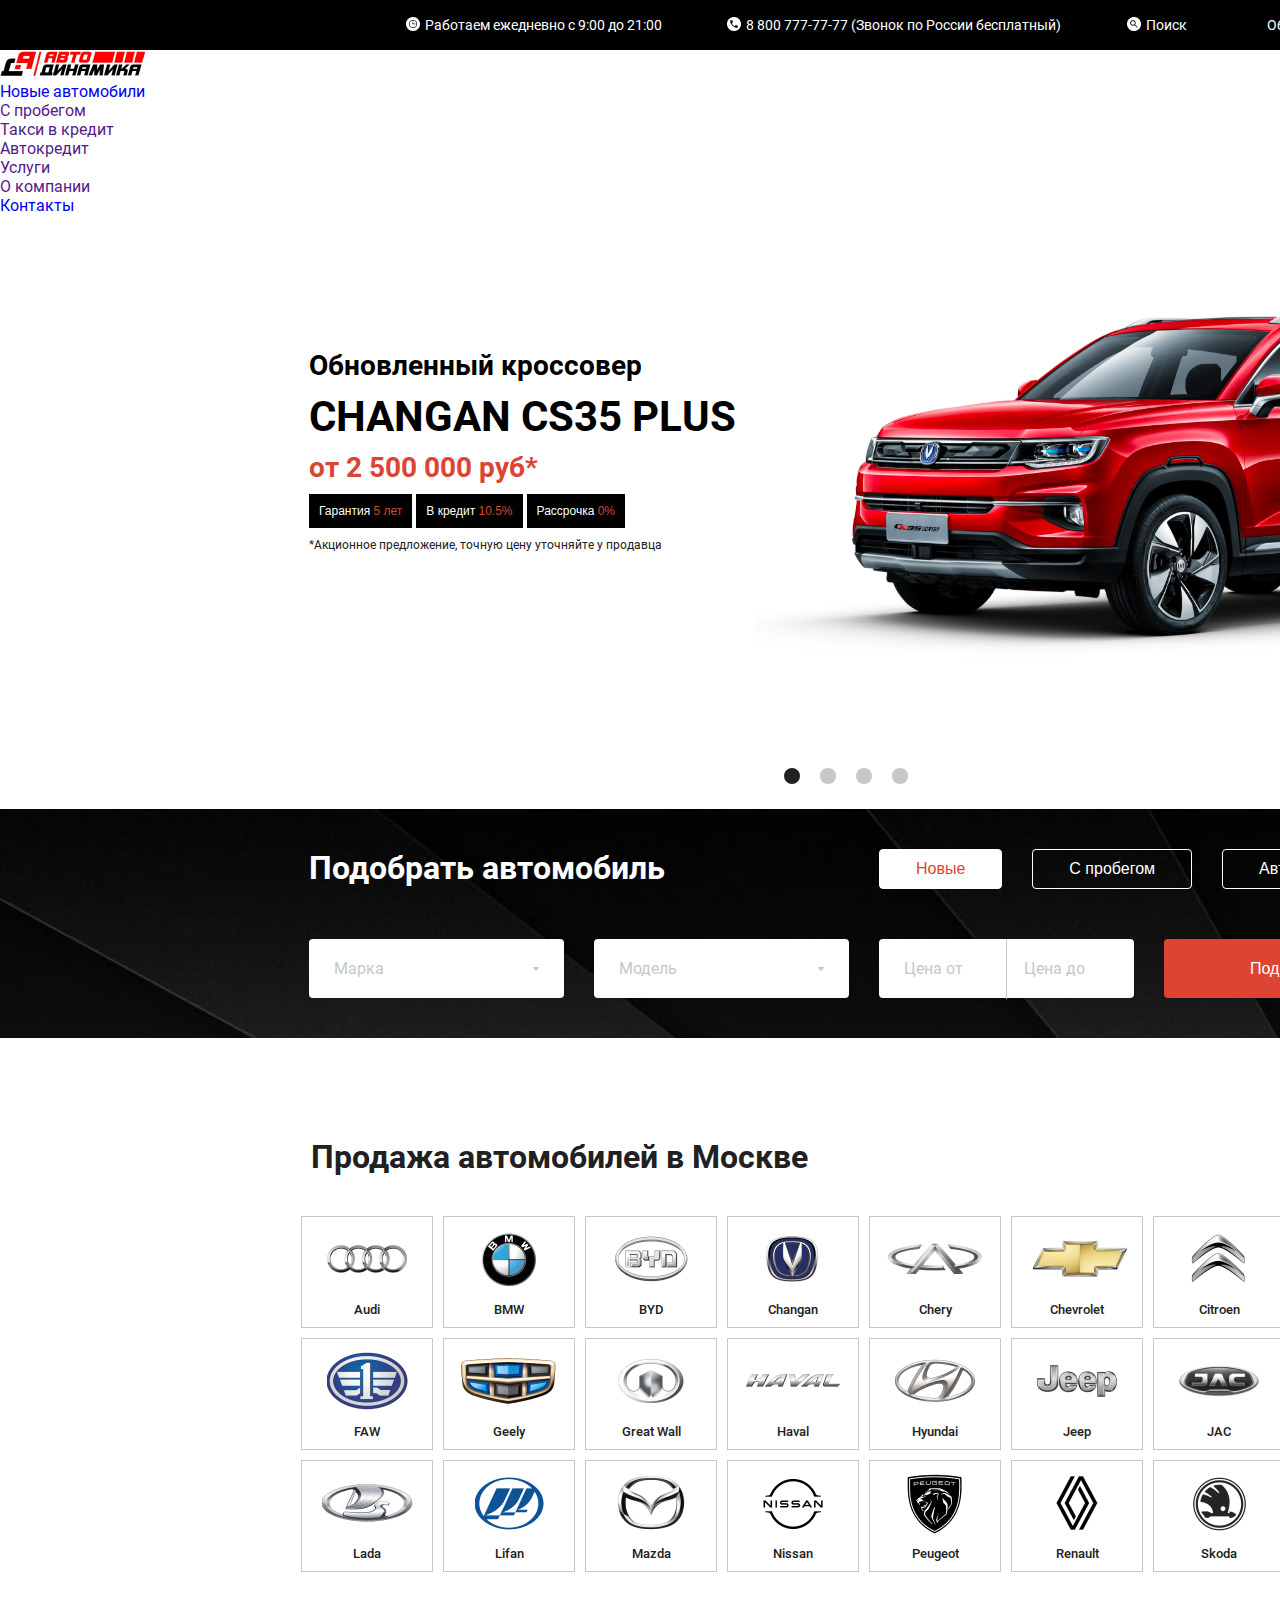
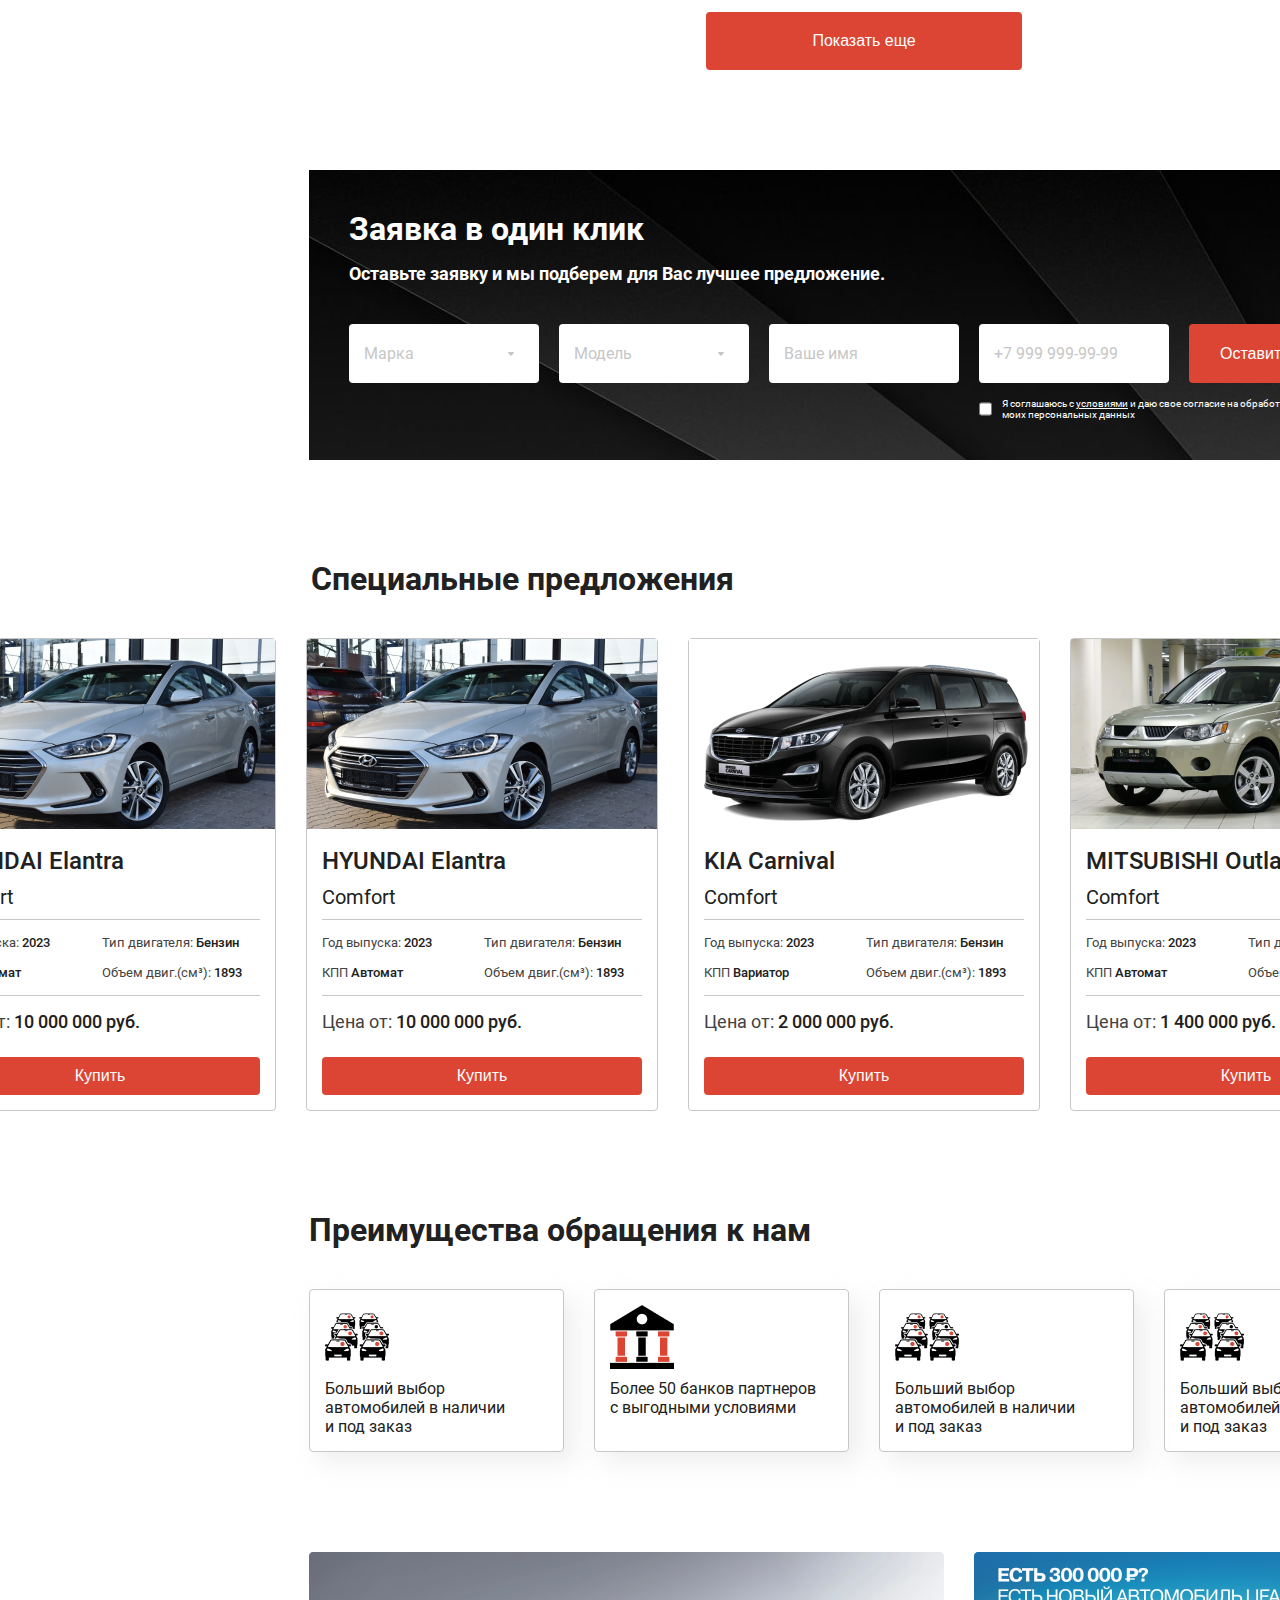
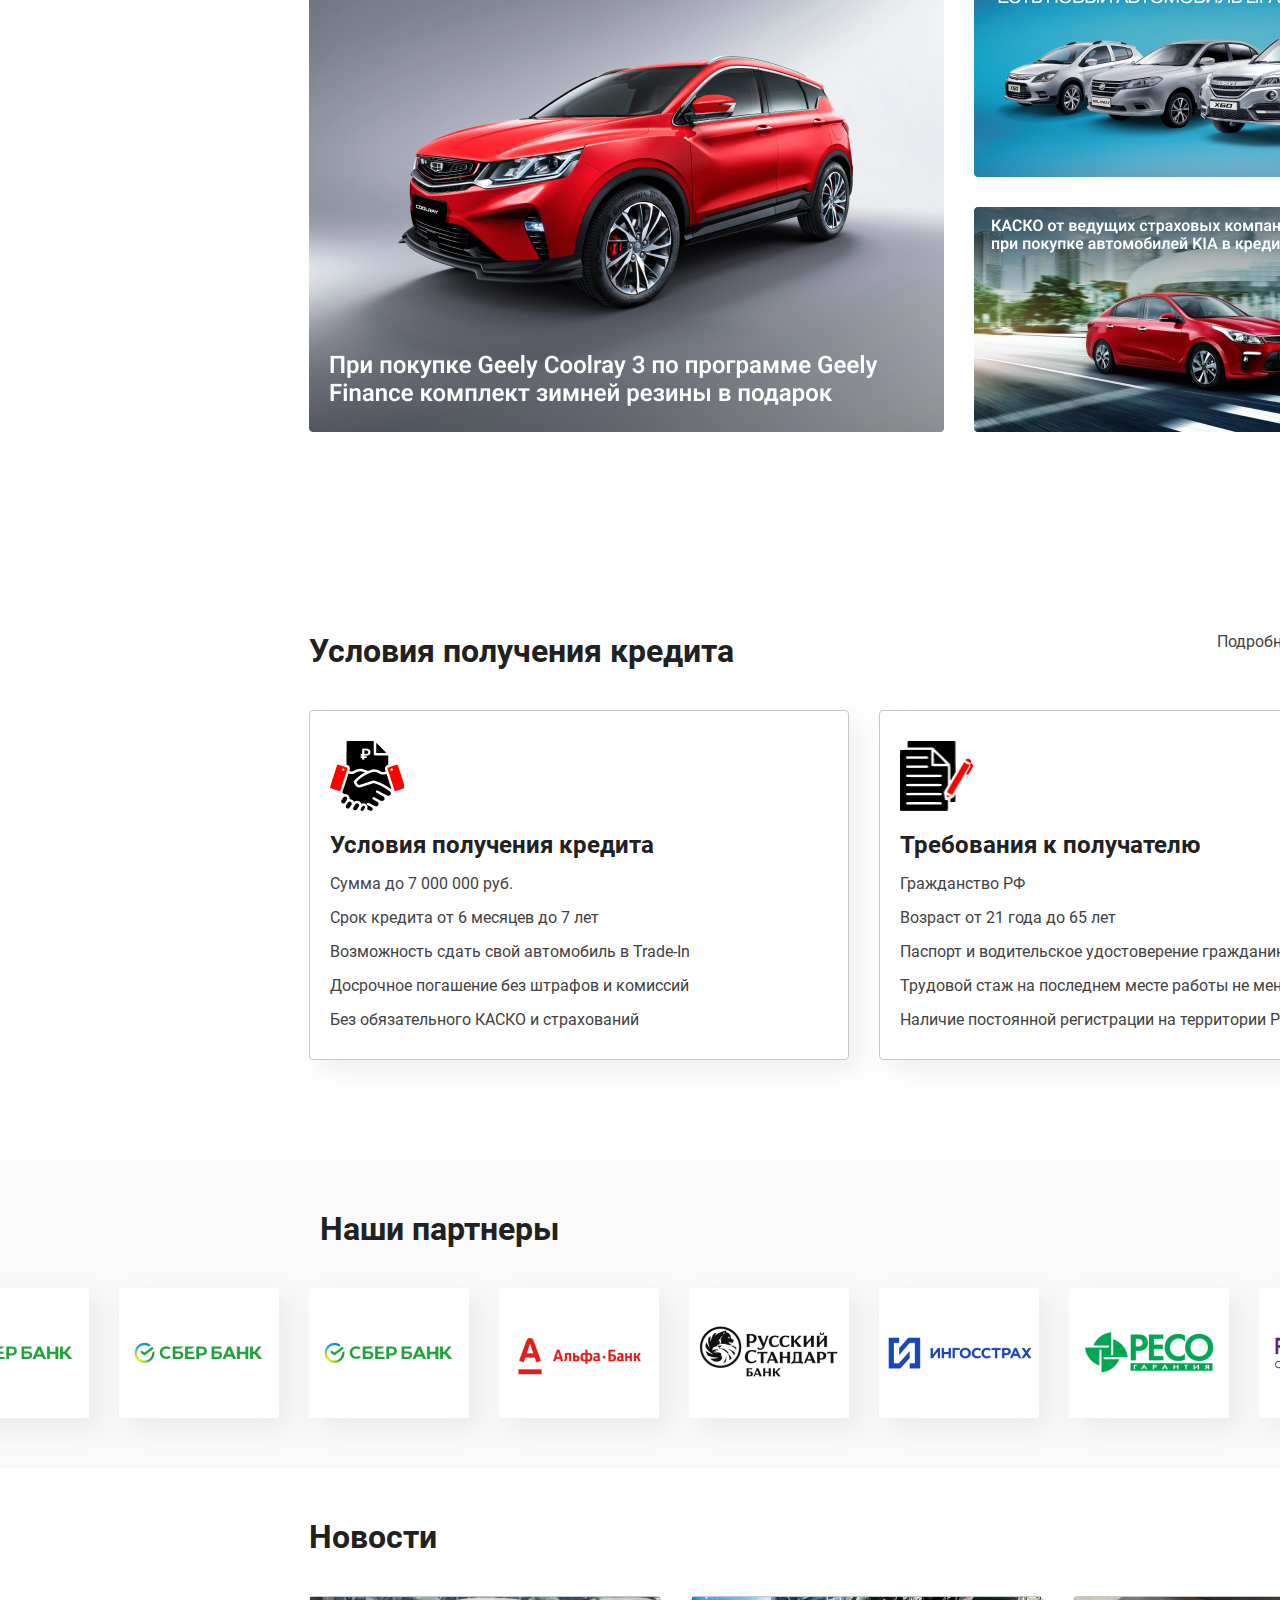
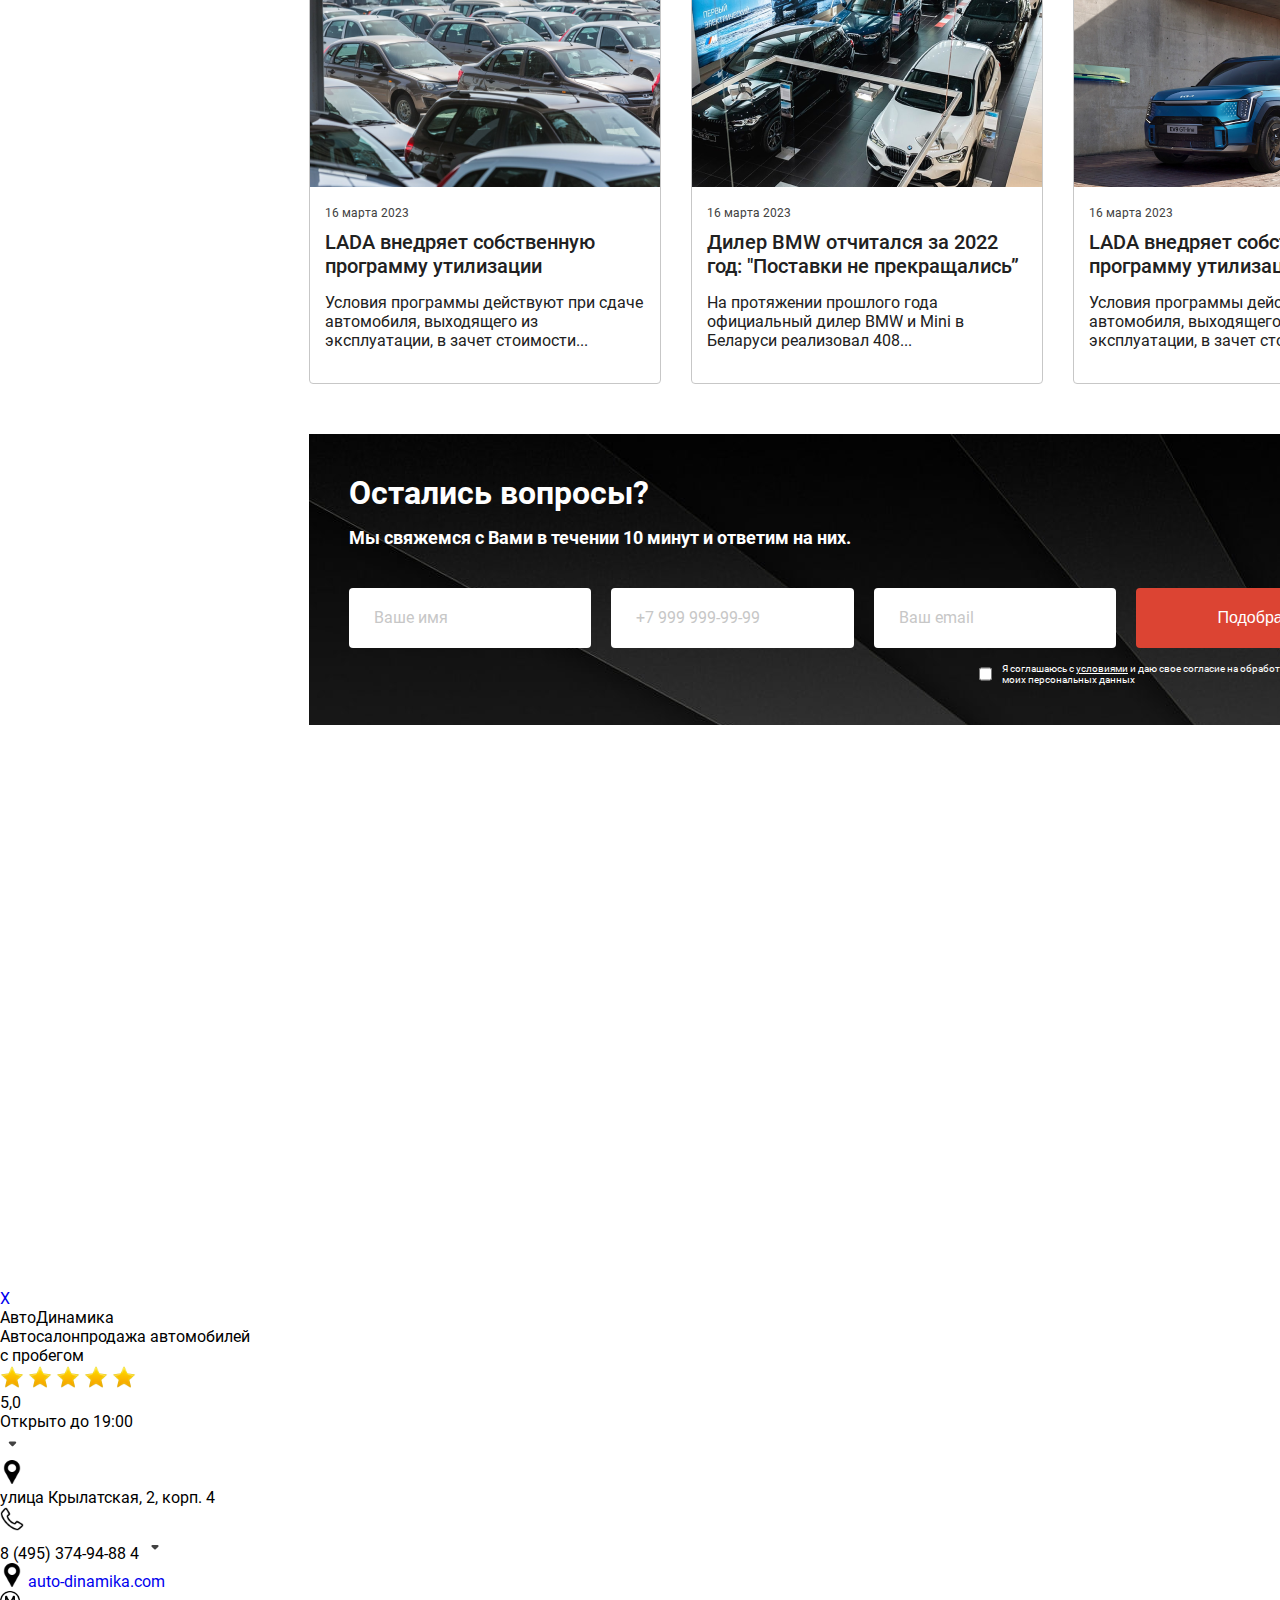
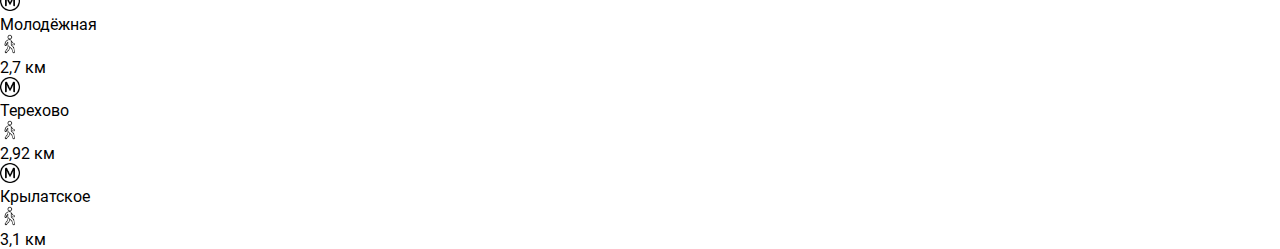
==== commit 85d6efc5: "media 834 for index added" ====
--- a/views/index.html
+++ b/views/index.html
@@ -21,6 +21,40 @@
             <a href="" class="header__link link-search">Поиск</a>
             <a href="" class="header__link link-reverse">Обратный звонок</a>
           </div>
+          <div class="header__bottom">
+            <img
+              src="/scss/pages/autocredit/assets-auto/main logogo.png"
+              alt=""
+              class="header__logo"
+            />
+            <ul class="header__bottom-menu">
+              <li class="header__bottom-list">
+                <a href="./catogory.html" class="header__bottom-first-link"
+                  >Новые автомобили</a
+                >
+              </li>
+              <li class="header__bottom-list">
+                <a href="" class="header__bottom-second-link">С пробегом</a>
+              </li>
+              <li class="header__bottom-list">
+                <a href="" class="header__bottom-third-link">Такси в кредит</a>
+              </li>
+              <li class="header__bottom-list">
+                <a href="" class="header__bottom-auto-link">Автокредит</a>
+              </li>
+              <li class="header__bottom-list">
+                <a href="" class="header__bottom-fourth-link">Услуги</a>
+              </li>
+              <li class="header__bottom-list">
+                <a href="" class="header__bottom-fifth-link">О компании</a>
+              </li>
+              <li class="header__bottom-list">
+                <a href="./contact.html" class="header__bottom-link-contact"
+                  >Контакты</a
+                >
+              </li>
+            </ul>
+          </div>
         </div>
       </div>
     </header>
@@ -47,12 +81,12 @@
                 *Акционное предложение, точную цену уточняйте у продавца
               </p>
             </div>
-          </div>
-          <img
-            src="../scss/pages/main/hero.svg"
-            class="hero__img"
-            alt="red car"
-          />
+            <img
+              src="../scss/pages/main/hero.svg"
+              class="hero__img"
+              alt="red car"
+            />
+          </div>
           <ul class="hero__menu">
             <li class="hero__item item-active"></li>
             <li class="hero__item"></li>
@@ -75,7 +109,9 @@
             <div class="try__bottom">
               <div class="try__info info-active">Марка</div>
               <div class="try__info info-active">Модель</div>
-              <div class="try__info info-double">Цена от <span class="do"> Цена до</span> </div>
+              <div class="try__info info-double">
+                Цена от <span class="do"> Цена до</span>
+              </div>
               <button class="try__btn-original">Подобрать</button>
             </div>
           </div>
@@ -90,99 +126,195 @@
             </div>
             <ul class="brand__menu">
               <li class="brand__item">
-                <img src="../scss/pages/main/logo-1.png" alt="" class="brand__img">
+                <img
+                  src="../scss/pages/main/logo-1.png"
+                  alt=""
+                  class="brand__img"
+                />
                 <p class="brand__text">Audi</p>
               </li>
               <li class="brand__item">
-                <img src="../scss/pages/main/logo-2.png" alt="" class="brand__img">
+                <img
+                  src="../scss/pages/main/logo-2.png"
+                  alt=""
+                  class="brand__img"
+                />
                 <p class="brand__text">BMW</p>
               </li>
               <li class="brand__item">
-                <img src="../scss/pages/main/logo-3.png" alt="" class="brand__img">
+                <img
+                  src="../scss/pages/main/logo-3.png"
+                  alt=""
+                  class="brand__img"
+                />
                 <p class="brand__text">BYD</p>
               </li>
               <li class="brand__item">
-                <img src="../scss/pages/main/logo-4.png" alt="" class="brand__img">
+                <img
+                  src="../scss/pages/main/logo-4.png"
+                  alt=""
+                  class="brand__img"
+                />
                 <p class="brand__text">Changan</p>
               </li>
               <li class="brand__item">
-                <img src="../scss/pages/main/logo-5.png" alt="" class="brand__img">
+                <img
+                  src="../scss/pages/main/logo-5.png"
+                  alt=""
+                  class="brand__img"
+                />
                 <p class="brand__text">Chery</p>
               </li>
               <li class="brand__item">
-                <img src="../scss/pages/main/logo-6.png" alt="" class="brand__img">
+                <img
+                  src="../scss/pages/main/logo-6.png"
+                  alt=""
+                  class="brand__img"
+                />
                 <p class="brand__text">Chevrolet</p>
               </li>
               <li class="brand__item">
-                <img src="../scss/pages/main/logo-7.png" alt="" class="brand__img">
+                <img
+                  src="../scss/pages/main/logo-7.png"
+                  alt=""
+                  class="brand__img"
+                />
                 <p class="brand__text">Citroen</p>
               </li>
               <li class="brand__item">
-                <img src="../scss/pages/main/logo-8.png" alt="" class="brand__img">
+                <img
+                  src="../scss/pages/main/logo-8.png"
+                  alt=""
+                  class="brand__img"
+                />
                 <p class="brand__text">Dongfeng</p>
               </li>
               <li class="brand__item">
-                <img src="../scss/pages/main/logo-9.png" alt="" class="brand__img">
+                <img
+                  src="../scss/pages/main/logo-9.png"
+                  alt=""
+                  class="brand__img"
+                />
                 <p class="brand__text">FAW</p>
               </li>
               <li class="brand__item">
-                <img src="../scss/pages/main/logo-10.png" alt="" class="brand__img">
+                <img
+                  src="../scss/pages/main/logo-10.png"
+                  alt=""
+                  class="brand__img"
+                />
                 <p class="brand__text">Geely</p>
               </li>
               <li class="brand__item">
-                <img src="../scss/pages/main/logo-11.png" alt="" class="brand__img">
+                <img
+                  src="../scss/pages/main/logo-11.png"
+                  alt=""
+                  class="brand__img"
+                />
                 <p class="brand__text">Great Wall</p>
               </li>
               <li class="brand__item">
-                <img src="../scss/pages/main/logo-12.png" alt="" class="brand__img">
+                <img
+                  src="../scss/pages/main/logo-12.png"
+                  alt=""
+                  class="brand__img"
+                />
                 <p class="brand__text">Haval</p>
               </li>
               <li class="brand__item">
-                <img src="../scss/pages/main/logo-13.png" alt="" class="brand__img">
+                <img
+                  src="../scss/pages/main/logo-13.png"
+                  alt=""
+                  class="brand__img"
+                />
                 <p class="brand__text">Hyundai</p>
               </li>
               <li class="brand__item">
-                <img src="../scss/pages/main/logo-14.png" alt="" class="brand__img">
+                <img
+                  src="../scss/pages/main/logo-14.png"
+                  alt=""
+                  class="brand__img"
+                />
                 <p class="brand__text">Jeep</p>
               </li>
               <li class="brand__item">
-                <img src="../scss/pages/main/logo-15.png" alt="" class="brand__img">
+                <img
+                  src="../scss/pages/main/logo-15.png"
+                  alt=""
+                  class="brand__img"
+                />
                 <p class="brand__text">JAC</p>
               </li>
               <li class="brand__item">
-                <img src="../scss/pages/main/logo-16.png" alt="" class="brand__img">
+                <img
+                  src="../scss/pages/main/logo-16.png"
+                  alt=""
+                  class="brand__img"
+                />
                 <p class="brand__text">KIA</p>
               </li>
               <li class="brand__item">
-                <img src="../scss/pages/main/logo-17.png" alt="" class="brand__img">
+                <img
+                  src="../scss/pages/main/logo-17.png"
+                  alt=""
+                  class="brand__img"
+                />
                 <p class="brand__text">Lada</p>
               </li>
               <li class="brand__item">
-                <img src="../scss/pages/main/logo-18.png" alt="" class="brand__img">
+                <img
+                  src="../scss/pages/main/logo-18.png"
+                  alt=""
+                  class="brand__img"
+                />
                 <p class="brand__text">Lifan</p>
               </li>
               <li class="brand__item">
-                <img src="../scss/pages/main/logo-19.png" alt="" class="brand__img">
+                <img
+                  src="../scss/pages/main/logo-19.png"
+                  alt=""
+                  class="brand__img"
+                />
                 <p class="brand__text">Mazda</p>
               </li>
               <li class="brand__item">
-                <img src="../scss/pages/main/logo-20.png" alt="" class="brand__img">
+                <img
+                  src="../scss/pages/main/logo-20.png"
+                  alt=""
+                  class="brand__img"
+                />
                 <p class="brand__text">Nissan</p>
               </li>
               <li class="brand__item">
-                <img src="../scss/pages/main/logo-21.png" alt="" class="brand__img">
+                <img
+                  src="../scss/pages/main/logo-21.png"
+                  alt=""
+                  class="brand__img"
+                />
                 <p class="brand__text">Peugeot</p>
               </li>
               <li class="brand__item">
-                <img src="../scss/pages/main/logo-22.png" alt="" class="brand__img">
+                <img
+                  src="../scss/pages/main/logo-22.png"
+                  alt=""
+                  class="brand__img"
+                />
                 <p class="brand__text">Renault</p>
               </li>
               <li class="brand__item">
-                <img src="../scss/pages/main/logo-23.png" alt="" class="brand__img">
+                <img
+                  src="../scss/pages/main/logo-23.png"
+                  alt=""
+                  class="brand__img"
+                />
                 <p class="brand__text">Skoda</p>
               </li>
               <li class="brand__item">
-                <img src="../scss/pages/main/logo-24.png" alt="" class="brand__img">
+                <img
+                  src="../scss/pages/main/logo-24.png"
+                  alt=""
+                  class="brand__img"
+                />
                 <p class="brand__text">Volkswagen</p>
               </li>
             </ul>
@@ -194,7 +326,9 @@
         <div class="container">
           <div class="click__wrapper">
             <h2 class="click__title">Заявка в один клик</h2>
-            <p class="click__text">Оставьте заявку и мы подберем для Вас лучшее предложение.</p>
+            <p class="click__text">
+              Оставьте заявку и мы подберем для Вас лучшее предложение.
+            </p>
             <div class="click__info">
               <div class="click__box click-active">Марка</div>
               <div class="click__box click-active">Модель</div>
@@ -203,9 +337,626 @@
               <button class="click__btn">Оставить заявку</button>
             </div>
             <label for="user__accept" class="click__label">
-              <input required type="checkbox" name="user__accept" id="user__accept" class="click__input">
-              <span class="label-text">Я соглашаюсь с <span class="special-text">условиями</span> и даю свое согласие на обработку и использование моих персональных данных</span>
+              <input
+                required
+                type="checkbox"
+                name="user__accept"
+                id="user__accept"
+                class="click__input"
+              />
+              <span class="label-text"
+                >Я соглашаюсь с <span class="special-text">условиями</span> и
+                даю свое согласие на обработку и использование моих персональных
+                данных</span
+              >
             </label>
+          </div>
+        </div>
+      </section>
+      <section class="offer">
+        <div class="container">
+          <div class="offer__wrapper">
+            <div class="offer__info">
+              <h2 class="offer__title">Специальные предложения</h2>
+              <h4 class="offer__minititle">Посмотреть все</h4>
+            </div>
+            <ul class="offer__menu">
+              <li class="offer__item">
+                <img
+                  src="../scss/pages/main/offer-1.png"
+                  alt=""
+                  class="offer__img"
+                />
+                <div class="offer__subinfo">
+                  <h3 class="offer__subtitle">HYUNDAI Elantra</h3>
+                  <h4 class="offer__subminititle">Comfort</h4>
+                  <ul class="offer__submenu">
+                    <li class="offer__subitem">
+                      <span class="grey">Год выпуска:</span> 2023
+                    </li>
+                    <li class="offer__subitem">
+                      <span class="grey">Тип двигателя:</span> Бензин
+                    </li>
+                    <li class="offer__subitem">
+                      <span class="grey">КПП</span> Автомат
+                    </li>
+                    <li class="offer__subitem">
+                      <span class="grey">Объем двиг.(см³):</span> 1893
+                    </li>
+                  </ul>
+                  <h3 class="offer__price">
+                    <span class="grey">Цена от:</span> 10 000 000 руб.
+                  </h3>
+                  <button class="offer__subbtn">Купить</button>
+                </div>
+              </li>
+              <li class="offer__item">
+                <img
+                  src="../scss/pages/main/offer-1.png"
+                  alt=""
+                  class="offer__img"
+                />
+                <div class="offer__subinfo">
+                  <h3 class="offer__subtitle">HYUNDAI Elantra</h3>
+                  <h4 class="offer__subminititle">Comfort</h4>
+                  <ul class="offer__submenu">
+                    <li class="offer__subitem">
+                      <span class="grey">Год выпуска:</span> 2023
+                    </li>
+                    <li class="offer__subitem">
+                      <span class="grey">Тип двигателя:</span> Бензин
+                    </li>
+                    <li class="offer__subitem">
+                      <span class="grey">КПП</span> Автомат
+                    </li>
+                    <li class="offer__subitem">
+                      <span class="grey">Объем двиг.(см³):</span> 1893
+                    </li>
+                  </ul>
+                  <h3 class="offer__price">
+                    <span class="grey">Цена от:</span> 10 000 000 руб.
+                  </h3>
+                  <button class="offer__subbtn">Купить</button>
+                </div>
+              </li>
+              <li class="offer__item">
+                <img
+                  src="../scss/pages/main/offer-2.png"
+                  alt=""
+                  class="offer__img"
+                />
+                <div class="offer__subinfo">
+                  <h3 class="offer__subtitle">KIA Carnival</h3>
+                  <h4 class="offer__subminititle">Comfort</h4>
+                  <ul class="offer__submenu">
+                    <li class="offer__subitem">
+                      <span class="grey">Год выпуска:</span> 2023
+                    </li>
+                    <li class="offer__subitem">
+                      <span class="grey">Тип двигателя:</span> Бензин
+                    </li>
+                    <li class="offer__subitem">
+                      <span class="grey">КПП</span> Вариатор
+                    </li>
+                    <li class="offer__subitem">
+                      <span class="grey">Объем двиг.(см³):</span> 1893
+                    </li>
+                  </ul>
+                  <h3 class="offer__price">
+                    <span class="grey">Цена от:</span> 2 000 000 руб.
+                  </h3>
+                  <button class="offer__subbtn">Купить</button>
+                </div>
+              </li>
+              <li class="offer__item">
+                <img
+                  src="../scss/pages/main/offer-3.png"
+                  alt=""
+                  class="offer__img"
+                />
+                <div class="offer__subinfo">
+                  <h3 class="offer__subtitle">MITSUBISHI Outlander</h3>
+                  <h4 class="offer__subminititle">Comfort</h4>
+                  <ul class="offer__submenu">
+                    <li class="offer__subitem">
+                      <span class="grey">Год выпуска:</span> 2023
+                    </li>
+                    <li class="offer__subitem">
+                      <span class="grey">Тип двигателя:</span> Бензин
+                    </li>
+                    <li class="offer__subitem">
+                      <span class="grey">КПП</span> Автомат
+                    </li>
+                    <li class="offer__subitem">
+                      <span class="grey">Объем двиг.(см³):</span> 1893
+                    </li>
+                  </ul>
+                  <h3 class="offer__price">
+                    <span class="grey">Цена от:</span> 1 400 000 руб.
+                  </h3>
+                  <button class="offer__subbtn">Купить</button>
+                </div>
+              </li>
+              <li class="offer__item">
+                <img
+                  src="../scss/pages/main/offer-3.png"
+                  alt=""
+                  class="offer__img"
+                />
+                <div class="offer__subinfo">
+                  <h3 class="offer__subtitle">MITSUBISHI Outlander</h3>
+                  <h4 class="offer__subminititle">Comfort</h4>
+                  <ul class="offer__submenu">
+                    <li class="offer__subitem">
+                      <span class="grey">Год выпуска:</span> 2023
+                    </li>
+                    <li class="offer__subitem">
+                      <span class="grey">Тип двигателя:</span> Бензин
+                    </li>
+                    <li class="offer__subitem">
+                      <span class="grey">КПП</span> Автомат
+                    </li>
+                    <li class="offer__subitem">
+                      <span class="grey">Объем двиг.(см³):</span> 1893
+                    </li>
+                  </ul>
+                  <h3 class="offer__price">
+                    <span class="grey">Цена от:</span> 1 400 000 руб.
+                  </h3>
+                  <button class="offer__subbtn">Купить</button>
+                </div>
+              </li>
+            </ul>
+          </div>
+        </div>
+      </section>
+      <section class="advan">
+        <div class="container">
+          <div class="advan__wrapper">
+            <h2 class="advan__title">Преимущества обращения к нам</h2>
+            <ul class="advan__menu">
+              <li class="advan__item">
+                <img
+                  src="../scss/pages/main/advan-1.png"
+                  alt=""
+                  class="advan__img"
+                />
+                <p class="advan__text">
+                  Больший выбор автомобилей в наличии и под заказ
+                </p>
+              </li>
+              <li class="advan__item">
+                <img
+                  src="../scss/pages/main/advan-2.png"
+                  alt=""
+                  class="advan__img"
+                />
+                <p class="advan__text">
+                  Более 50 банков партнеров с выгодными условиями
+                </p>
+              </li>
+              <li class="advan__item">
+                <img
+                  src="../scss/pages/main/advan-1.png"
+                  alt=""
+                  class="advan__img"
+                />
+                <p class="advan__text">
+                  Больший выбор автомобилей в наличии и под заказ
+                </p>
+              </li>
+              <li class="advan__item">
+                <img
+                  src="../scss/pages/main/advan-1.png"
+                  alt=""
+                  class="advan__img"
+                />
+                <p class="advan__text">
+                  Больший выбор автомобилей в наличии и под заказ
+                </p>
+              </li>
+            </ul>
+          </div>
+        </div>
+      </section>
+      <sectino class="add">
+        <div class="container">
+          <div class="add__wrapper">
+            <img
+              src="../scss/pages/main/add-1.png"
+              alt=""
+              class="add__img add-1"
+            />
+            <img
+              src="../scss/pages/main/add-2.png"
+              alt=""
+              class="add__img add-2"
+            />
+            <img
+              src="../scss/pages/main/add-3.png"
+              alt=""
+              class="add__img add-3"
+            />
+          </div>
+        </div>
+      </sectino>
+      <section class="credit">
+        <div class="container">
+          <div class="credit__wrapper">
+            <div class="credit__info">
+              <h2 class="credit__title">Условия получения кредита</h2>
+              <h4 class="credit__minititle">Подробнее об автокредите</h4>
+            </div>
+            <ul class="credit__menu">
+              <li class="credit__item">
+                <img
+                  src="../scss/pages/main/credit-1.png"
+                  alt=""
+                  class="credit__img"
+                />
+                <h3 class="credit__subtitle">Условия получения кредита</h3>
+                <div class="credit__box">
+                  <p class="credit__text">Сумма до 7 000 000 руб.</p>
+                  <p class="credit__text">Срок кредита от 6 месяцев до 7 лет</p>
+                  <p class="credit__text">
+                    Возможность сдать свой автомобиль в Trade-In
+                  </p>
+                  <p class="credit__text">
+                    Досрочное погашение без штрафов и комиссий
+                  </p>
+                  <p class="credit__text">
+                    Без обязательного КАСКО и страхований
+                  </p>
+                </div>
+              </li>
+              <li class="credit__item">
+                <img
+                  src="../scss/pages/main/credit-2.png"
+                  alt=""
+                  class="credit__img"
+                />
+                <h3 class="credit__subtitle">Требования к получателю</h3>
+                <div class="credit__box">
+                  <p class="credit__text">Гражданство РФ</p>
+                  <p class="credit__text">Возраст от 21 года до 65 лет</p>
+                  <p class="credit__text">
+                    Паспорт и водительское удостоверение гражданина РФ
+                  </p>
+                  <p class="credit__text">
+                    Трудовой стаж на последнем месте работы не менее 6 месяцев
+                  </p>
+                  <p class="credit__text">
+                    Наличие постоянной регистрации на территории РФ
+                  </p>
+                </div>
+              </li>
+            </ul>
+          </div>
+        </div>
+      </section>
+      <section class="partner">
+        <div class="container">
+          <div class="partner__wrapper">
+            <h2 class="partner__title">Наши партнеры</h2>
+            <ul class="partner__menu">
+              <li class="partner__item">
+                <img
+                  src="../scss/pages/main/partner-1.png"
+                  alt=""
+                  class="partner__img partner-1"
+                />
+              </li>
+              <li class="partner__item">
+                <img
+                  src="../scss/pages/main/partner-1.png"
+                  alt=""
+                  class="partner__img partner-1"
+                />
+              </li>
+              <li class="partner__item">
+                <img
+                  src="../scss/pages/main/partner-1.png"
+                  alt=""
+                  class="partner__img partner-1"
+                />
+              </li>
+              <li class="partner__item">
+                <img
+                  src="../scss/pages/main/partner-2.png"
+                  alt=""
+                  class="partner__img partner-2"
+                />
+              </li>
+              <li class="partner__item">
+                <img
+                  src="../scss/pages/main/partner-3.png"
+                  alt=""
+                  class="partner__img partner-3"
+                />
+              </li>
+              <li class="partner__item">
+                <img
+                  src="../scss/pages/main/partner-4.png"
+                  alt=""
+                  class="partner__img partner-4"
+                />
+              </li>
+              <li class="partner__item">
+                <img
+                  src="../scss/pages/main/partner-5.png"
+                  alt=""
+                  class="partner__img partner-5"
+                />
+              </li>
+              <li class="partner__item">
+                <img
+                  src="../scss/pages/main/partner-6.png"
+                  alt=""
+                  class="partner__img partner-6"
+                />
+              </li>
+              <li class="partner__item">
+                <img
+                  src="../scss/pages/main/partner-6.png"
+                  alt=""
+                  class="partner__img partner-6"
+                />
+              </li>
+              <li class="partner__item">
+                <img
+                  src="../scss/pages/main/partner-6.png"
+                  alt=""
+                  class="partner__img partner-6"
+                />
+              </li>
+            </ul>
+          </div>
+        </div>
+      </section>
+      <section class="news">
+        <div class="container">
+          <div class="news__wrapper">
+            <div class="news__info">
+              <h2 class="news__title">Новости</h2>
+              <h4 class="news__minititle">Посмотреть все</h4>
+            </div>
+            <ul class="news__menu">
+              <li class="news__item">
+                <img
+                  src="../scss/pages/main/new-1.png"
+                  alt=""
+                  class="news__img"
+                />
+                <div class="news__box">
+                  <h5 class="news__data">16 марта 2023</h5>
+                  <h3 class="news__subtitle">
+                    LADA внедряет собственную программу утилизации
+                  </h3>
+                  <p class="news__subtext">
+                    Условия программы действуют при сдаче автомобиля, выходящего
+                    из эксплуатации, в зачет стоимости...
+                  </p>
+                </div>
+              </li>
+              <li class="news__item">
+                <img
+                  src="../scss/pages/main/new-2.png"
+                  alt=""
+                  class="news__img"
+                />
+                <div class="news__box">
+                  <h5 class="news__data">16 марта 2023</h5>
+                  <h3 class="news__subtitle">
+                    Дилер BMW отчитался за 2022 год: "Поставки не прекращались”
+                  </h3>
+                  <p class="news__subtext">
+                    На протяжении прошлого года официальный дилер BMW и Mini в
+                    Беларуси реализовал 408...
+                  </p>
+                </div>
+              </li>
+              <li class="news__item">
+                <img
+                  src="../scss/pages/main/new-3.png"
+                  alt=""
+                  class="news__img"
+                />
+                <div class="news__box">
+                  <h5 class="news__data">16 марта 2023</h5>
+                  <h3 class="news__subtitle">
+                    LADA внедряет собственную программу утилизации
+                  </h3>
+                  <p class="news__subtext">
+                    Условия программы действуют при сдаче автомобиля, выходящего
+                    из эксплуатации, в зачет стоимости...
+                  </p>
+                </div>
+              </li>
+            </ul>
+          </div>
+        </div>
+      </section>
+      <section class="ask">
+        <div class="container">
+          <div class="ask__wrapper">
+            <h2 class="ask__title">Остались вопросы?</h2>
+            <p class="ask__text">
+              Мы свяжемся с Вами в течении 10 минут и ответим на них.
+            </p>
+            <div class="ask__info">
+              <div class="ask__box">Ваше имя</div>
+              <div class="ask__box">+7 999 999-99-99</div>
+              <div class="ask__box">Ваш email</div>
+              <button class="ask__btn">Подобрать</button>
+            </div>
+            <label for="user__accept" class="click__label">
+              <input
+                required
+                type="checkbox"
+                name="user__accept"
+                id="user__accept"
+                class="click__input"
+              />
+              <span class="label-text"
+                >Я соглашаюсь с <span class="special-text">условиями</span> и
+                даю свое согласие на обработку и использование моих персональных
+                данных</span
+              >
+            </label>
+          </div>
+        </div>
+      </section>
+      <section class="map">
+        <div class="container">
+          <iframe
+            src="https://www.google.com/maps/embed?pb=!1m18!1m12!1m3!1d2174.769607869175!2d37.43235591331973!3d55.756546994702724!2m3!1f0!2f0!3f0!3m2!1i1024!2i768!4f13.1!3m3!1m2!1s0x46b5492ac717086d%3A0xf30772eb7c331e71!2zS3J5bGF0c2theWEgVWxpdHNhLCAyINGB0YLRgNC-0LXQvdC40LUgNCwgTW9za3ZhLCBSdXNzaWEsIDEyMTU1Mg!5e0!3m2!1sen!2s!4v1735844066460!5m2!1sen!2s"
+            width="1728"
+            height="560"
+            style="border: 0"
+            allowfullscreen=""
+            loading="lazy"
+            referrerpolicy="no-referrer-when-downgrade"
+          ></iframe>
+          <div class="map__wrapper">
+            <a class="x-cross" href="#">X</a>
+            <p class="map-title">АвтоДинамика</p>
+            <p class="map-subtitle">
+              Автосалонпродажа автомобилей <br />
+              с пробегом
+            </p>
+            <div class="map-stars">
+              <img
+                width="24"
+                src="/scss/pages/category/assests/star.png"
+                alt="star"
+                class="stars-img"
+              />
+              <img
+                width="24"
+                src="/scss/pages/category/assests/star.png"
+                alt="star"
+                class="stars-img"
+              />
+              <img
+                width="24"
+                src="/scss/pages/category/assests/star.png"
+                alt="star"
+                class="stars-img"
+              />
+              <img
+                width="24"
+                src="/scss/pages/category/assests/star.png"
+                alt="star"
+                class="stars-img"
+              />
+              <img
+                width="24"
+                src="/scss/pages/category/assests/star.png"
+                alt="star"
+                class="stars-img"
+              />
+              <p class="stars-rate">5,0</p>
+              <p class="map-open">Открыто до 19:00</p>
+              <img
+                height="25"
+                src="/scss/pages/category/assests/down-arrow.svg"
+                alt=""
+                class="map-down"
+              />
+            </div>
+            <ul class="map-location">
+              <li class="map-info">
+                <img
+                  width="24"
+                  src="/scss/pages/category/assests/location.png"
+                  alt="location"
+                  class="location-img"
+                />
+                <p class="map-place-info">улица Крылатская, 2, корп. 4</p>
+              </li>
+              <li class="map-info">
+                <img
+                  width="24"
+                  src="/scss/pages/category/assests/phone-call.png"
+                  alt="location"
+                  class="location-img"
+                />
+                <p class="map-place-info">
+                  8 (495) 374-94-88
+                  <span class="grey-one"
+                    >4
+                    <img
+                      width="24"
+                      src="/scss/pages/category/assests/down-arrow.svg"
+                      alt=""
+                    />
+                  </span>
+                </p>
+              </li>
+              <li class="map-info">
+                <img
+                  width="24"
+                  src="/scss/pages/category/assests/location.png"
+                  alt="location"
+                  class="location-img"
+                />
+                <a
+                  href="https//:auto-dinamika.com"
+                  class="map-place-info blue-one"
+                  >auto-dinamika.com</a
+                >
+              </li>
+            </ul>
+            <ul class="map-distance">
+              <li class="map-distance-way">
+                <img
+                  width="20"
+                  src="/scss/pages/category/assests/metro.png"
+                  alt=""
+                  class="way-img"
+                />
+                <p class="distance-name">Молодёжная</p>
+                <img
+                  width="20"
+                  src="/scss/pages/category/assests/man.png"
+                  alt=""
+                  class="distance-img"
+                />
+                <p class="distance-number">2,7 км</p>
+              </li>
+              <li class="map-distance-way">
+                <img
+                  width="20"
+                  src="/scss/pages/category/assests/metro.png"
+                  alt=""
+                  class="way-img"
+                />
+                <p class="distance-name">Терехово</p>
+                <img
+                  width="20"
+                  src="/scss/pages/category/assests/man.png"
+                  alt=""
+                  class="distance-img"
+                />
+                <p class="distance-number">2,92 км</p>
+              </li>
+              <li class="map-distance-way">
+                <img
+                  width="20"
+                  src="/scss/pages/category/assests/metro.png"
+                  alt=""
+                  class="way-img"
+                />
+                <p class="distance-name">Крылатское</p>
+                <img
+                  width="20"
+                  src="/scss/pages/category/assests/man.png"
+                  alt=""
+                  class="distance-img"
+                />
+                <p class="distance-number">3,1 км</p>
+              </li>
+            </ul>
           </div>
         </div>
       </section>
--- a/css/main.css
+++ b/css/main.css
@@ -46,24 +46,24 @@
   font-family: "Roboto";
 }
 
+img {
+  -o-object-fit: cover;
+     object-fit: cover;
+}
+
 .container {
-  width: 1519px;
+  width: 1728px;
   margin: 0 auto;
 }
 
-@media only screen and (max-width: 1258px) {
-  .container {
-    width: 1258px;
-  }
-}
 @media only screen and (max-width: 834px) {
   .container {
-    width: 834px;
+    padding: 0 -168px;
   }
 }
 @media only screen and (max-width: 360px) {
   .container {
-    width: 360px;
+    padding: 0 -279px;
   }
 }
 .header__top {
@@ -98,6 +98,10 @@
   min-width: 320px;
 }
 
+.link-thin {
+  font-weight: 400;
+}
+
 .link-tel::before {
   content: "";
   width: 14px;
@@ -115,160 +119,36 @@
   background-image: url("/scss/pages/main/search.png");
   background-size: cover;
   left: -19px;
+  position: absolute;
 }
 
 .link-reverse {
   min-width: 118px;
 }
 
-.header__bottom-menu {
-  display: flex;
-  align-items: center;
-  gap: 30px;
-}
-
-.header__bottom {
-  display: flex;
-  align-items: center;
-  gap: 100px;
-  padding: 21px 214px;
-}
-
-.header__bottom-first-link {
-  position: relative;
-  color: black;
-}
-
-.header__bottom-second-link {
-  position: relative;
-  color: black;
-}
-
-.header__bottom-third-link {
-  position: relative;
-  color: black;
-}
-
-.header__bottom-fourth-link {
-  position: relative;
-  color: black;
-}
-
-.header__bottom-fifth-link {
-  position: relative;
-  color: black;
-}
-
-.header__bottom-first-link::before {
-  content: "";
-  position: absolute;
-  background-image: url(/scss/pages/autocredit/assets-auto/Frame\ 9.png);
-  width: 6px;
-  height: 6px;
-  background-size: cover;
-  left: 150px;
-  top: 6px;
-}
-
-.header__bottom-second-link::before {
-  content: "";
-  position: absolute;
-  background-image: url(/scss/pages/autocredit/assets-auto/Frame\ 9.png);
-  width: 6px;
-  height: 6px;
-  background-size: cover;
-  left: 90px;
-  top: 6px;
-}
-
-.header__bottom-third-link::before {
-  content: "";
-  position: absolute;
-  background-image: url(/scss/pages/autocredit/assets-auto/Frame\ 9.png);
-  width: 6px;
-  height: 6px;
-  background-size: cover;
-  left: 117px;
-  top: 6px;
-}
-
-.header__bottom-fourth-link::before {
-  content: "";
-  position: absolute;
-  background-image: url(/scss/pages/autocredit/assets-auto/Frame\ 9.png);
-  width: 6px;
-  height: 6px;
-  background-size: cover;
-  left: 55px;
-  top: 6px;
-}
-
-.header__bottom-fifth-link::before {
-  content: "";
-  position: absolute;
-  background-image: url(/scss/pages/autocredit/assets-auto/Frame\ 9.png);
-  width: 6px;
-  height: 6px;
-  background-size: cover;
-  left: 97px;
-  top: 6px;
-}
-
-.header__bottom-auto-link {
-  color: black;
-}
-
-.header__bottom-link-contact {
-  color: black;
-}
-
-.category__menu {
-  display: flex;
-  gap: 5px;
-  margin-left: 309px;
-}
-
-.category__list {
-  font-size: 14px;
-  line-height: 16.41px;
-  color: #424242;
-}
-
-.dark-one {
-  font-weight: 500;
-  color: #000000;
-}
-
-.category__title {
-  font-weight: 700;
-  font-size: 32px;
-  line-height: 37.5px;
-  color: #212121;
-}
-
-.hero__top {
-  display: flex;
-  align-items: center;
-  gap: 5px;
-  padding: 30px 309px;
-}
-
-.bi-chevron-right {
-  font-size: 10px;
-}
-
-.hero__title {
-  padding: 0 309px;
-}
-
-.hero__text {
-  padding: 30px 309px;
-}
-
+@media only screen and (max-width: 1258px) {
+  .header__top {
+    padding: 17px 165px;
+  }
+}
+@media only screen and (max-width: 834px) {
+  .header__top {
+    padding: 17px 265px;
+  }
+  .link-clock {
+    display: none;
+  }
+  .link-thin {
+    display: none;
+  }
+  .link-tel {
+    min-width: 105px;
+  }
+}
 .hero__wrapper {
   padding: 80px 309px;
-  display: flex;
-  align-items: center;
+  display: grid;
+  grid-template-columns: repeat(2, 1fr);
   position: relative;
 }
 
@@ -276,6 +156,8 @@
   display: flex;
   flex-direction: column;
   gap: 10px;
+  width: 445px;
+  margin-top: 54px;
 }
 
 .hero__minititle-1 {
@@ -321,8 +203,6 @@
 .hero__img {
   width: 875px;
   height: 368px;
-  margin-top: -368px;
-  margin-left: 651px;
 }
 
 .hero__menu {
@@ -346,8 +226,6 @@
   background-image: url("/scss/pages/main/blacj.jpg");
   background-size: cover;
   padding: 40px 309px;
-  width: 1728px;
-  height: 240px;
   color: #FFFFFF;
 }
 
@@ -561,4 +439,1640 @@
 
 .special-text {
   text-decoration: underline;
+}
+
+.offer__wrapper {
+  display: flex;
+  flex-direction: column;
+  overflow: hidden;
+  gap: 40px;
+  padding: 100px 0;
+  justify-content: center;
+  align-items: center;
+}
+
+.offer__info {
+  display: flex;
+  gap: 563px;
+  align-items: center;
+}
+
+.offer__title {
+  font-weight: 600;
+  font-size: 32px;
+  color: #212121;
+}
+
+.offer__minititle {
+  font-size: 1rem;
+  font-weight: 400;
+  color: #424242;
+}
+
+.offer__menu {
+  display: flex;
+  gap: 30px;
+}
+
+.offer__item {
+  border: 1px solid #C7C7C7;
+  border-radius: 4px;
+}
+
+.offer__subinfo {
+  padding: 15px;
+  display: flex;
+  flex-direction: column;
+  gap: 10px;
+  color: #212121;
+}
+
+.offer__subtitle {
+  font-size: 24px;
+  font-weight: 500;
+}
+
+.offer__subminititle {
+  font-size: 20px;
+  font-weight: 400;
+}
+
+.offer__submenu {
+  display: grid;
+  grid-template-rows: repeat(2, 1fr);
+  grid-template-columns: 1fr 1.2fr;
+  row-gap: 15px;
+  -moz-column-gap: 30px;
+       column-gap: 30px;
+  border-top: 1px solid #C7C7C7;
+  border-bottom: 1px solid #C7C7C7;
+  padding: 15px 0;
+}
+
+.offer__item {
+  font-size: 13px;
+  font-weight: 500;
+}
+
+.grey {
+  color: #424242;
+  font-weight: 400;
+}
+
+.offer__price {
+  font-size: 18px;
+  font-weight: 500;
+  margin: 5px 0 15px;
+}
+
+.offer__subbtn {
+  padding: 10px 133px;
+  background-color: #DC4433;
+  color: #FFFFFF;
+  border-radius: 4px;
+  border-style: none;
+  font-size: 1rem;
+  font-weight: 500;
+}
+
+.advan__wrapper {
+  padding: 0 309px;
+  display: flex;
+  flex-direction: column;
+  gap: 40px;
+  color: #212121;
+}
+
+.advan__title {
+  font-size: 32px;
+  font-weight: 600;
+}
+
+.advan__menu {
+  display: flex;
+  gap: 30px;
+}
+
+.advan__item {
+  border-radius: 4px;
+  border: 1px solid #C7C7C7;
+  padding: 15px;
+  display: flex;
+  flex-direction: column;
+  gap: 10px;
+  box-shadow: 10px 10px 24px 0px rgba(188, 188, 188, 0.2509803922);
+}
+
+.advan__img {
+  width: 64px;
+  height: 64px;
+}
+
+.add__wrapper {
+  padding: 100px 309px;
+  display: grid;
+  grid-template-rows: repeat(2, 1fr);
+  grid-template-columns: repeat(2, 1fr);
+  grid-gap: 30px;
+}
+
+.add__img {
+  position: relative;
+}
+
+.add-1 {
+  grid-row: 2 span;
+}
+
+.ask__wrapper {
+  margin: 0 309px;
+  padding: 40px;
+  display: flex;
+  flex-direction: column;
+  gap: 15px;
+  background-image: url("/scss/pages/main/blacj.jpg");
+  color: #FFFFFF;
+}
+
+.ask__title {
+  font-size: 32px;
+  font-weight: 600;
+}
+
+.ask__text {
+  font-size: 18px;
+  font-weight: 600;
+}
+
+.ask__info {
+  display: flex;
+  gap: 20px;
+  margin-top: 25px;
+}
+
+.ask__box {
+  padding: 20px 25px;
+  width: 245px;
+  background-color: #FFFFFF;
+  border-radius: 4px;
+  color: #C7C7C7;
+  position: relative;
+  height: 60px;
+}
+
+.ask__btn {
+  padding: 20px 81px;
+  background-color: #DC4433;
+  border-style: none;
+  border-radius: 4px;
+  font-size: 1rem;
+  font-weight: 500;
+  color: #FFFFFF;
+}
+
+.credit__wrapper {
+  padding: 100px 309px;
+  display: flex;
+  flex-direction: column;
+  gap: 40px;
+  color: #212121;
+}
+
+.credit__info {
+  display: flex;
+  gap: 30px;
+  justify-content: space-between;
+}
+
+.credit__title {
+  font-size: 32px;
+  font-weight: 600;
+}
+
+.credit__minititle {
+  font-size: 1rem;
+  font-weight: 400;
+  color: #424242;
+}
+
+.credit__menu {
+  display: flex;
+  gap: 30px;
+}
+
+.credit__item {
+  width: 540px;
+  padding: 30px 20px;
+  display: flex;
+  flex-direction: column;
+  gap: 15px;
+  border: 1px solid #C7C7C7;
+  border-radius: 4px;
+  box-shadow: 10px 10px 24px 0px rgba(188, 188, 188, 0.2509803922);
+}
+
+.credit__img {
+  max-width: 74px;
+  height: 70px;
+}
+
+.credit__subtitle {
+  margin-top: 5px;
+  font-size: 24px;
+  font-weight: 600;
+}
+
+.credit__box {
+  display: flex;
+  flex-direction: column;
+  gap: 15px;
+}
+
+.credit__text {
+  font-size: 1rem;
+  font-weight: 400;
+  color: #424242;
+}
+
+.partner__wrapper {
+  padding: 50px 309px;
+  display: flex;
+  flex-direction: column;
+  overflow: hidden;
+  gap: 40px;
+  background-color: #fafafa;
+  justify-content: center;
+  align-items: center;
+}
+
+.partner__title {
+  color: #212121;
+  font-size: 32px;
+  font-weight: 600;
+  margin-right: 850px;
+}
+
+.partner__menu {
+  display: flex;
+  gap: 30px;
+}
+
+.partner__item {
+  width: 160px;
+  height: 130px;
+  display: flex;
+  align-items: center;
+  justify-content: center;
+  background-color: #FFFFFF;
+  box-shadow: 10px 10px 24px 0px rgba(188, 188, 188, 0.2509803922);
+}
+
+.news__wrapper {
+  padding: 50px 309px;
+  display: flex;
+  flex-direction: column;
+  gap: 40px;
+  color: #212121;
+}
+
+.news__info {
+  display: flex;
+  justify-content: space-between;
+  align-items: center;
+}
+
+.news__title {
+  font-size: 32px;
+  font-weight: 600;
+}
+
+.news__minititle {
+  font-size: 1rem;
+  font-weight: 400;
+  color: #424242;
+}
+
+.news__menu {
+  display: flex;
+  gap: 30px;
+}
+
+.news__item {
+  border: 1px solid #C7C7C7;
+  border-radius: 4px;
+}
+
+.news__box {
+  padding: 15px;
+  display: flex;
+  flex-direction: column;
+  gap: 10px;
+}
+
+.news__data {
+  font-size: 12px;
+  font-weight: 400;
+  color: #424242;
+}
+
+.news__subtitle {
+  font-size: 20px;
+  font-weight: 500;
+}
+
+.news__subtext {
+  margin: 5px 0 18px;
+}
+
+.location__wrapper {
+  background-image: url("/scss/pages/main/location.png");
+  background-size: cover;
+  height: 560px;
+  margin-top: 100px;
+  position: relative;
+}
+
+.location__img {
+  position: absolute;
+  top: 94px;
+  left: 773px;
+}
+
+@media only screen and (max-width: 1258px) {
+  .container {
+    width: 1258px;
+    margin: 0 auto;
+  }
+  .hero__wrapper {
+    padding: 80px 159px;
+    display: flex;
+    align-items: center;
+    position: relative;
+  }
+  .hero__info {
+    display: flex;
+    flex-direction: column;
+    gap: 10px;
+    width: 445px;
+    height: 216px;
+  }
+  .hero__minititle-1 {
+    font-weight: 600;
+    font-size: 28px;
+  }
+  .hero__title {
+    font-weight: 600;
+    font-size: 42px;
+    width: 445px;
+  }
+  .hero__minititle-2 {
+    font-weight: 700;
+    font-size: 28px;
+    color: #DC4433;
+  }
+  .hero__box {
+    display: flex;
+    gap: 2px;
+    margin-top: 15px;
+  }
+  .hero__btn {
+    padding: 10px;
+    background-color: #000000;
+    color: #FFFFFF;
+    border-style: none;
+    font-size: 12px;
+  }
+  .red {
+    color: #DC4433;
+    font-weight: 500;
+  }
+  .hero__text {
+    font-size: 12px;
+    color: #212121;
+  }
+  .hero__img {
+    width: 608px;
+    height: 256px;
+    margin-top: 60px;
+    margin-left: -20px;
+  }
+  .hero__menu {
+    display: flex;
+    gap: 20px;
+    top: 590px;
+    left: -250px;
+    position: absolute;
+  }
+  .hero__item {
+    background-color: #C7C7C7;
+    width: 16px;
+    height: 16px;
+    border-radius: 50%;
+  }
+  .item-active {
+    background-color: #212121;
+  }
+  .try__wrapper {
+    background-image: url("/scss/pages/main/blacj.jpg");
+    background-size: cover;
+    padding: 40px 159px;
+    color: #FFFFFF;
+    width: 1258px;
+    height: 230px;
+  }
+  .try__top {
+    display: flex;
+    gap: 124px;
+    margin-bottom: 50px;
+  }
+  .try__title {
+    font-weight: 600;
+    font-size: 31px;
+  }
+  .try__box {
+    display: flex;
+    gap: 14px;
+  }
+  .try__btn {
+    border: 1px solid #FFFFFF;
+    border-radius: 4px;
+    background-color: transparent;
+    color: #FFFFFF;
+    font-size: 1rem;
+    font-weight: 500;
+    padding: 10px 14px;
+    width: 144px;
+    height: 40px;
+  }
+  .btn-active {
+    background-color: #FFFFFF;
+    color: #DC4433;
+  }
+  .try__bottom {
+    display: flex;
+    gap: 20px;
+  }
+  .try__info {
+    padding: 20px 25px;
+    width: 255px;
+    height: 60px;
+    background-color: #FFFFFF;
+    color: #C7C7C7;
+    border-radius: 4px;
+    position: relative;
+  }
+  .info-active::after {
+    content: "";
+    width: 6px;
+    height: 4px;
+    background-image: url("/scss/pages/main/active.png");
+    background-size: cover;
+    position: absolute;
+    top: calc(50% - 2px);
+    right: 25px;
+  }
+  .info-double {
+    display: flex;
+    gap: 61px;
+  }
+  .info-double::before {
+    content: "";
+    width: 1px;
+    height: 60px;
+    position: absolute;
+    background-color: #C7C7C7;
+    left: calc(50% - 0.5px);
+    top: calc(50% - 30px);
+  }
+  .try__btn-original {
+    padding: 20px 86px;
+    border-radius: 4px;
+    background-color: #DC4433;
+    color: #FFFFFF;
+    font-size: 1rem;
+    font-weight: 500;
+    border-style: none;
+  }
+  .brand__wrapper {
+    padding: 80px 159px;
+    display: flex;
+    flex-direction: column;
+    gap: 40px;
+    align-items: center;
+  }
+  .brand__info {
+    display: flex;
+    gap: 320px;
+    align-items: center;
+  }
+  .brand__title {
+    font-weight: 600;
+    font-size: 32px;
+    color: #212121;
+  }
+  .brand__minititle {
+    color: #424242;
+    font-size: 1rem;
+    font-weight: 400;
+  }
+  .brand__menu {
+    display: grid;
+    grid-template-columns: repeat(6, 1fr);
+    grid-template-rows: repeat(3, 1fr);
+    grid-gap: 20px;
+  }
+  .brand__item {
+    border: 1px solid #C7C7C7;
+    padding: 10px 14px;
+    display: flex;
+    flex-direction: column;
+    gap: 10px;
+    align-items: center;
+    justify-content: center;
+    width: 140px;
+    height: 110px;
+  }
+  .brand__text {
+    font-weight: 500;
+    font-size: 13px;
+    color: #212121;
+  }
+  .brand__btn {
+    padding: 20px 106px;
+    background-color: #DC4433;
+    color: #FFFFFF;
+    border-radius: 4px;
+    font-size: 1rem;
+    font-weight: 500;
+    border-style: none;
+  }
+  .click__wrapper {
+    margin: 0 159px;
+    padding: 40px;
+    display: flex;
+    flex-direction: column;
+    gap: 15px;
+    background-image: url("/scss/pages/main/blacj.jpg");
+    color: #FFFFFF;
+  }
+  .click__title {
+    font-size: 32px;
+    font-weight: 600;
+  }
+  .click__text {
+    font-size: 18px;
+    font-weight: 600;
+  }
+  .click__info {
+    display: flex;
+    gap: 20px;
+    margin-top: 25px;
+  }
+  .click__box {
+    padding: 20px 15px;
+    width: 160px;
+    height: 60px;
+    background-color: #FFFFFF;
+    border-radius: 4px;
+    color: #C7C7C7;
+    position: relative;
+  }
+  .click-active::after {
+    content: "";
+    width: 6px;
+    height: 4px;
+    background-image: url("/scss/pages/main/active.png");
+    background-size: cover;
+    position: absolute;
+    top: calc(50% - 2px);
+    right: 25px;
+  }
+  .click__btn {
+    padding: 20px 16px;
+    background-color: #DC4433;
+    border-style: none;
+    border-radius: 4px;
+    font-size: 1rem;
+    font-weight: 500;
+    color: #FFFFFF;
+    height: 60px;
+    width: 160px;
+  }
+  .click__label {
+    margin-left: 480px;
+    display: flex;
+    gap: 10px;
+  }
+  .label-text {
+    font-size: 10px;
+    font-weight: 400;
+    width: 376px;
+  }
+  .special-text {
+    text-decoration: underline;
+  }
+  .offer__wrapper {
+    display: flex;
+    flex-direction: column;
+    overflow: hidden;
+    gap: 40px;
+    padding: 80px 0;
+    justify-content: center;
+    align-items: center;
+  }
+  .offer__info {
+    display: flex;
+    gap: 393px;
+    align-items: center;
+  }
+  .offer__title {
+    font-weight: 600;
+    font-size: 32px;
+    color: #212121;
+  }
+  .offer__minititle {
+    font-size: 1rem;
+    font-weight: 400;
+    color: #424242;
+  }
+  .offer__menu {
+    display: flex;
+    gap: 20px;
+  }
+  .offer__item {
+    border: 1px solid #C7C7C7;
+    border-radius: 4px;
+    width: 300px;
+  }
+  .offer__img {
+    width: 300px;
+  }
+  .offer__subinfo {
+    padding: 15px;
+    display: flex;
+    flex-direction: column;
+    gap: 10px;
+    color: #212121;
+  }
+  .offer__subtitle {
+    font-size: 24px;
+    font-weight: 500;
+  }
+  .offer__subminititle {
+    font-size: 20px;
+    font-weight: 400;
+  }
+  .offer__submenu {
+    display: grid;
+    grid-template-rows: repeat(2, 1fr);
+    grid-template-columns: 1fr 1.2fr;
+    row-gap: 15px;
+    -moz-column-gap: 30px;
+         column-gap: 30px;
+    border-top: 1px solid #C7C7C7;
+    border-bottom: 1px solid #C7C7C7;
+    padding: 15px 0;
+  }
+  .offer__item {
+    font-size: 13px;
+    font-weight: 500;
+  }
+  .grey {
+    color: #424242;
+    font-weight: 400;
+  }
+  .offer__price {
+    font-size: 18px;
+    font-weight: 500;
+    margin: 5px 0 15px;
+  }
+  .offer__subbtn {
+    padding: 10px 111px;
+    background-color: #DC4433;
+    color: #FFFFFF;
+    border-radius: 4px;
+    border-style: none;
+    font-size: 1rem;
+    font-weight: 500;
+  }
+  .advan__wrapper {
+    padding: 0 159px;
+    display: flex;
+    flex-direction: column;
+    gap: 40px;
+    color: #212121;
+  }
+  .advan__title {
+    font-size: 32px;
+    font-weight: 600;
+  }
+  .advan__menu {
+    display: flex;
+    gap: 20px;
+  }
+  .advan__item {
+    width: 220px;
+    height: 180px;
+    border-radius: 4px;
+    border: 1px solid #C7C7C7;
+    padding: 15px;
+    display: flex;
+    flex-direction: column;
+    gap: 10px;
+    box-shadow: 10px 10px 24px 0px rgba(188, 188, 188, 0.2509803922);
+  }
+  .advan__img {
+    width: 64px;
+    height: 64px;
+  }
+  .add__wrapper {
+    padding: 80px 159px;
+    display: grid;
+    grid-template-rows: repeat(2, 1fr);
+    grid-template-columns: repeat(2, 1fr);
+    grid-gap: 20px;
+    transform: scale(0.85);
+    margin-left: -76px;
+  }
+  .add__img {
+    position: relative;
+  }
+  .add-1 {
+    grid-row: 2 span;
+  }
+  .ask__wrapper {
+    margin: 0 159px;
+    padding: 40px 30px;
+    display: flex;
+    flex-direction: column;
+    gap: 15px;
+    background-image: url("/scss/pages/main/blacj.jpg");
+    color: #FFFFFF;
+    width: 940px;
+    height: 293px;
+  }
+  .ask__title {
+    font-size: 32px;
+    font-weight: 600;
+  }
+  .ask__text {
+    font-size: 18px;
+    font-weight: 600;
+  }
+  .ask__info {
+    display: flex;
+    gap: 20px;
+    margin-top: 25px;
+  }
+  .ask__box {
+    padding: 20px 25px;
+    width: 205px;
+    background-color: #FFFFFF;
+    border-radius: 4px;
+    color: #C7C7C7;
+    position: relative;
+    height: 60px;
+  }
+  .ask__btn {
+    padding: 20px 61px;
+    background-color: #DC4433;
+    border-style: none;
+    border-radius: 4px;
+    font-size: 1rem;
+    font-weight: 500;
+    color: #FFFFFF;
+  }
+  .credit__wrapper {
+    padding: 100px 159px;
+    display: flex;
+    flex-direction: column;
+    gap: 40px;
+    color: #212121;
+  }
+  .credit__info {
+    display: flex;
+    gap: 30px;
+    justify-content: space-between;
+  }
+  .credit__title {
+    font-size: 32px;
+    font-weight: 600;
+  }
+  .credit__minititle {
+    font-size: 1rem;
+    font-weight: 400;
+    color: #424242;
+  }
+  .credit__menu {
+    display: flex;
+    gap: 20px;
+  }
+  .credit__item {
+    width: 460px;
+    padding: 30px 20px;
+    display: flex;
+    flex-direction: column;
+    gap: 15px;
+    border: 1px solid #C7C7C7;
+    border-radius: 4px;
+    box-shadow: 10px 10px 24px 0px rgba(188, 188, 188, 0.2509803922);
+  }
+  .credit__img {
+    max-width: 74px;
+    height: 70px;
+  }
+  .credit__subtitle {
+    margin-top: 5px;
+    font-size: 24px;
+    font-weight: 600;
+  }
+  .credit__box {
+    display: flex;
+    flex-direction: column;
+    gap: 15px;
+  }
+  .credit__text {
+    font-size: 1rem;
+    font-weight: 400;
+    color: #424242;
+  }
+  .partner__wrapper {
+    padding: 50px 159px;
+    display: flex;
+    flex-direction: column;
+    overflow: hidden;
+    gap: 40px;
+    background-color: #fafafa;
+    justify-content: center;
+    align-items: center;
+  }
+  .partner__title {
+    color: #212121;
+    font-size: 32px;
+    font-weight: 600;
+    margin-right: 690px;
+  }
+  .partner__menu {
+    display: flex;
+    gap: 20px;
+  }
+  .partner__item {
+    width: 140px;
+    height: 100px;
+    display: flex;
+    align-items: center;
+    justify-content: center;
+    background-color: #FFFFFF;
+    box-shadow: 10px 10px 24px 0px rgba(188, 188, 188, 0.2509803922);
+  }
+  .partner__img {
+    width: 140px;
+  }
+  .news__wrapper {
+    padding: 50px 159px;
+    display: flex;
+    flex-direction: column;
+    gap: 40px;
+    color: #212121;
+  }
+  .news__info {
+    display: flex;
+    gap: 689px;
+    align-items: center;
+  }
+  .news__title {
+    font-size: 32px;
+    font-weight: 600;
+  }
+  .news__minititle {
+    font-size: 1rem;
+    font-weight: 400;
+    color: #424242;
+  }
+  .news__menu {
+    display: flex;
+    gap: 20px;
+  }
+  .news__img {
+    width: 300px;
+    height: 190px;
+  }
+  .news__item {
+    border: 1px solid #C7C7C7;
+    border-radius: 4px;
+    width: 300px;
+  }
+  .news__box {
+    padding: 15px;
+    display: flex;
+    flex-direction: column;
+    gap: 10px;
+  }
+  .news__data {
+    font-size: 12px;
+    font-weight: 400;
+    color: #424242;
+  }
+  .news__subtitle {
+    font-size: 20px;
+    font-weight: 500;
+  }
+  .news__subtext {
+    margin: 5px 0 18px;
+  }
+  .location__wrapper {
+    background-image: url("/scss/pages/main/location.png");
+    background-size: cover;
+    height: 560px;
+    margin-top: 100px;
+    position: relative;
+  }
+  .location__img {
+    position: absolute;
+    top: 94px;
+    left: 568px;
+  }
+}
+@media only screen and (max-width: 834px) {
+  .container {
+    width: 834px;
+    margin: 0 auto;
+  }
+  .hero__wrapper {
+    padding: 80px 187px;
+    display: flex;
+    flex-direction: column;
+    align-items: center;
+    position: relative;
+  }
+  .hero__info {
+    display: flex;
+    flex-direction: column;
+    gap: 10px;
+    width: 445px;
+    height: 216px;
+  }
+  .hero__minititle-1 {
+    font-weight: 600;
+    font-size: 22px;
+  }
+  .hero__title {
+    font-weight: 600;
+    font-size: 32px;
+    width: 445px;
+  }
+  .hero__minititle-2 {
+    font-weight: 700;
+    font-size: 24px;
+    color: #DC4433;
+  }
+  .hero__box {
+    display: flex;
+    gap: 2px;
+    margin-top: 15px;
+  }
+  .hero__btn {
+    padding: 10px;
+    background-color: #000000;
+    color: #FFFFFF;
+    border-style: none;
+    font-size: 12px;
+  }
+  .red {
+    color: #DC4433;
+    font-weight: 500;
+  }
+  .hero__text {
+    font-size: 12px;
+    color: #212121;
+  }
+  .hero__img {
+    width: 608px;
+    height: 256px;
+    margin: 0;
+  }
+  .hero__menu {
+    display: flex;
+    gap: 20px;
+    top: 800px;
+    left: -450px;
+    position: absolute;
+  }
+  .hero__item {
+    background-color: #C7C7C7;
+    width: 16px;
+    height: 16px;
+    border-radius: 50%;
+  }
+  .item-active {
+    background-color: #212121;
+  }
+  .try__wrapper {
+    background-image: url("/scss/pages/main/blacj.jpg");
+    background-size: cover;
+    padding: 40px 187px;
+    color: #FFFFFF;
+    width: 834px;
+    height: 520px;
+  }
+  .try__top {
+    display: flex;
+    flex-direction: column;
+    gap: 30px;
+    margin-bottom: 30px;
+  }
+  .try__title {
+    font-weight: 600;
+    font-size: 24px;
+  }
+  .try__box {
+    display: flex;
+    gap: 14px;
+  }
+  .try__btn {
+    border: 1px solid #FFFFFF;
+    border-radius: 4px;
+    background-color: transparent;
+    color: #FFFFFF;
+    font-size: 1rem;
+    font-weight: 500;
+    padding: 10px 14px;
+    width: 144px;
+    height: 40px;
+  }
+  .btn-active {
+    background-color: #FFFFFF;
+    color: #DC4433;
+  }
+  .try__bottom {
+    display: flex;
+    flex-direction: column;
+    gap: 20px;
+  }
+  .try__info {
+    padding: 20px 25px;
+    width: 460px;
+    height: 60px;
+    background-color: #FFFFFF;
+    color: #C7C7C7;
+    border-radius: 4px;
+    position: relative;
+  }
+  .info-active::after {
+    content: "";
+    width: 6px;
+    height: 4px;
+    background-image: url("/scss/pages/main/active.png");
+    background-size: cover;
+    position: absolute;
+    top: calc(50% - 2px);
+    right: 25px;
+  }
+  .info-double {
+    display: flex;
+    gap: 171px;
+  }
+  .info-double::before {
+    content: "";
+    width: 1px;
+    height: 60px;
+    position: absolute;
+    background-color: #C7C7C7;
+    left: calc(50% - 0.5px);
+    top: calc(50% - 30px);
+  }
+  .try__btn-original {
+    padding: 20px 86px;
+    border-radius: 4px;
+    background-color: #DC4433;
+    color: #FFFFFF;
+    font-size: 1rem;
+    font-weight: 500;
+    border-style: none;
+  }
+  .brand__wrapper {
+    padding: 80px 187px;
+    display: flex;
+    flex-direction: column;
+    gap: 40px;
+  }
+  .brand__info {
+    display: flex;
+    flex-direction: column;
+    gap: 20px;
+  }
+  .brand__title {
+    font-weight: 600;
+    font-size: 24px;
+    color: #212121;
+    margin-right: 80px;
+  }
+  .brand__minititle {
+    color: #424242;
+    font-size: 14px;
+    font-weight: 400;
+    margin-right: 350px;
+  }
+  .brand__menu {
+    display: grid;
+    grid-template-columns: repeat(3, 1fr);
+    grid-template-rows: repeat(6, 1fr);
+    grid-gap: 20px;
+  }
+  .brand__item {
+    border: 1px solid #C7C7C7;
+    padding: 10px 14px;
+    display: flex;
+    flex-direction: column;
+    gap: 10px;
+    align-items: center;
+    justify-content: center;
+    width: 140px;
+    height: 110px;
+  }
+  .brand__text {
+    font-weight: 500;
+    font-size: 13px;
+    color: #212121;
+  }
+  .brand__btn {
+    padding: 20px 106px;
+    background-color: #DC4433;
+    color: #FFFFFF;
+    border-radius: 4px;
+    font-size: 1rem;
+    font-weight: 500;
+    border-style: none;
+  }
+  .click__wrapper {
+    margin: 0 187px;
+    padding: 40px 20px;
+    display: flex;
+    flex-direction: column;
+    gap: 15px;
+    background-image: url("/scss/pages/main/blacj.jpg");
+    color: #FFFFFF;
+  }
+  .click__title {
+    font-size: 24px;
+    font-weight: 600;
+  }
+  .click__text {
+    font-size: 16px;
+    font-weight: 600;
+  }
+  .click__info {
+    display: flex;
+    flex-direction: column;
+    gap: 20px;
+    margin-top: 25px;
+    align-items: center;
+  }
+  .click__box {
+    padding: 20px 15px;
+    width: 420px;
+    height: 60px;
+    background-color: #FFFFFF;
+    border-radius: 4px;
+    color: #C7C7C7;
+    position: relative;
+  }
+  .click-active::after {
+    content: "";
+    width: 6px;
+    height: 4px;
+    background-image: url("/scss/pages/main/active.png");
+    background-size: cover;
+    position: absolute;
+    top: calc(50% - 2px);
+    right: 25px;
+  }
+  .click__btn {
+    padding: 20px 16px;
+    background-color: #DC4433;
+    border-style: none;
+    border-radius: 4px;
+    font-size: 1rem;
+    font-weight: 500;
+    color: #FFFFFF;
+    height: 60px;
+    width: 320px;
+  }
+  .click__label {
+    margin-left: 50px;
+    display: flex;
+    gap: 10px;
+  }
+  .label-text {
+    font-size: 10px;
+    font-weight: 400;
+    width: 376px;
+  }
+  .special-text {
+    text-decoration: underline;
+  }
+  .offer__wrapper {
+    display: flex;
+    flex-direction: column;
+    overflow: hidden;
+    gap: 20px;
+    padding: 80px 0;
+    justify-content: center;
+    align-items: center;
+  }
+  .offer__info {
+    display: flex;
+    gap: 20px;
+    flex-direction: column;
+    align-items: start;
+    margin-right: 136px;
+  }
+  .offer__title {
+    font-weight: 600;
+    font-size: 24px;
+    color: #212121;
+  }
+  .offer__minititle {
+    font-size: 14px;
+    font-weight: 400;
+    color: #424242;
+  }
+  .offer__menu {
+    display: flex;
+    gap: 20px;
+  }
+  .offer__item {
+    border: 1px solid #C7C7C7;
+    border-radius: 4px;
+    width: 300px;
+  }
+  .offer__img {
+    width: 300px;
+  }
+  .offer__subinfo {
+    padding: 15px;
+    display: flex;
+    flex-direction: column;
+    gap: 10px;
+    color: #212121;
+  }
+  .offer__subtitle {
+    font-size: 24px;
+    font-weight: 500;
+  }
+  .offer__subminititle {
+    font-size: 20px;
+    font-weight: 400;
+  }
+  .offer__submenu {
+    display: grid;
+    grid-template-rows: repeat(2, 1fr);
+    grid-template-columns: 1fr 1.2fr;
+    row-gap: 15px;
+    -moz-column-gap: 30px;
+         column-gap: 30px;
+    border-top: 1px solid #C7C7C7;
+    border-bottom: 1px solid #C7C7C7;
+    padding: 15px 0;
+  }
+  .offer__item {
+    font-size: 13px;
+    font-weight: 500;
+  }
+  .grey {
+    color: #424242;
+    font-weight: 400;
+  }
+  .offer__price {
+    font-size: 18px;
+    font-weight: 500;
+    margin: 5px 0 15px;
+  }
+  .offer__subbtn {
+    padding: 10px 111px;
+    background-color: #DC4433;
+    color: #FFFFFF;
+    border-radius: 4px;
+    border-style: none;
+    font-size: 1rem;
+    font-weight: 500;
+  }
+  .advan__wrapper {
+    padding: 0 187px;
+    display: flex;
+    flex-direction: column;
+    gap: 40px;
+    color: #212121;
+  }
+  .advan__title {
+    font-size: 24px;
+    font-weight: 600;
+  }
+  .advan__menu {
+    display: flex;
+    gap: 20px;
+    flex-wrap: wrap;
+  }
+  .advan__item {
+    width: 220px;
+    height: 180px;
+    border-radius: 4px;
+    border: 1px solid #C7C7C7;
+    padding: 15px;
+    display: flex;
+    flex-direction: column;
+    gap: 10px;
+    box-shadow: 10px 10px 24px 0px rgba(188, 188, 188, 0.2509803922);
+  }
+  .advan__img {
+    width: 64px;
+    height: 64px;
+  }
+  .add__wrapper {
+    padding: 80px 187px;
+    display: flex;
+    flex-direction: column;
+    grid-gap: 20px;
+    margin-left: 0;
+    transform: scale(1);
+  }
+  .ask__wrapper {
+    margin: 0 187px;
+    padding: 40px 20px;
+    display: flex;
+    flex-direction: column;
+    gap: 15px;
+    background-image: url("/scss/pages/main/blacj.jpg");
+    color: #FFFFFF;
+    width: 460px;
+    height: 540px;
+  }
+  .ask__title {
+    font-size: 24px;
+    font-weight: 600;
+  }
+  .ask__text {
+    font-size: 16px;
+    font-weight: 600;
+  }
+  .ask__info {
+    display: flex;
+    flex-direction: column;
+    gap: 20px;
+    margin-top: 25px;
+  }
+  .ask__box {
+    padding: 20px 25px;
+    width: 420px;
+    background-color: #FFFFFF;
+    border-radius: 4px;
+    color: #C7C7C7;
+    position: relative;
+    height: 60px;
+  }
+  .ask__btn {
+    padding: 20px 61px;
+    background-color: #DC4433;
+    border-style: none;
+    border-radius: 4px;
+    font-size: 1rem;
+    font-weight: 500;
+    width: 320px;
+    color: #FFFFFF;
+    margin-left: 50px;
+  }
+  .credit__wrapper {
+    padding: 100px 187px;
+    display: flex;
+    flex-direction: column;
+    gap: 20px;
+    color: #212121;
+  }
+  .credit__info {
+    display: flex;
+    gap: 20px;
+    flex-direction: column;
+  }
+  .credit__title {
+    font-size: 24px;
+    font-weight: 600;
+  }
+  .credit__minititle {
+    font-size: 14px;
+    font-weight: 400;
+    color: #424242;
+  }
+  .credit__menu {
+    display: flex;
+    gap: 20px;
+    flex-direction: column;
+  }
+  .credit__item {
+    width: 460px;
+    padding: 30px 20px;
+    display: flex;
+    flex-direction: column;
+    gap: 15px;
+    border: 1px solid #C7C7C7;
+    border-radius: 4px;
+    box-shadow: 10px 10px 24px 0px rgba(188, 188, 188, 0.2509803922);
+  }
+  .credit__img {
+    max-width: 74px;
+    height: 70px;
+  }
+  .credit__subtitle {
+    margin-top: 5px;
+    font-size: 20px;
+    font-weight: 600;
+  }
+  .credit__box {
+    display: flex;
+    flex-direction: column;
+    gap: 15px;
+  }
+  .credit__text {
+    font-size: 14px;
+    font-weight: 400;
+    color: #424242;
+  }
+  .partner__wrapper {
+    padding: 50px 187px;
+    display: flex;
+    flex-direction: column;
+    overflow: hidden;
+    gap: 40px;
+    background-color: #fafafa;
+    justify-content: center;
+    align-items: center;
+  }
+  .partner__title {
+    color: #212121;
+    font-size: 24px;
+    font-weight: 600;
+    margin-right: 278px;
+  }
+  .partner__menu {
+    display: flex;
+    gap: 20px;
+  }
+  .partner__item {
+    width: 140px;
+    height: 140px;
+    display: flex;
+    align-items: center;
+    justify-content: center;
+    background-color: #FFFFFF;
+    box-shadow: 10px 10px 24px 0px rgba(188, 188, 188, 0.2509803922);
+  }
+  .partner__img {
+    width: 140px;
+  }
+  .news__wrapper {
+    padding: 50px 187px;
+    display: flex;
+    flex-direction: column;
+    gap: 40px;
+    color: #212121;
+  }
+  .news__info {
+    display: flex;
+    gap: 20px;
+    flex-direction: column;
+    margin-right: 330px;
+    align-items: start;
+  }
+  .news__title {
+    font-size: 24px;
+    font-weight: 600;
+  }
+  .news__minititle {
+    font-size: 14px;
+    font-weight: 400;
+    color: #424242;
+  }
+  .news__menu {
+    display: flex;
+    gap: 20px;
+    width: 460px;
+    overflow: hidden;
+  }
+  .news__img {
+    width: 220px;
+    height: 190px;
+  }
+  .news__item {
+    border: 1px solid #C7C7C7;
+    border-radius: 4px;
+    width: 220px;
+  }
+  .news__box {
+    padding: 15px;
+    display: flex;
+    flex-direction: column;
+    gap: 10px;
+  }
+  .news__data {
+    font-size: 12px;
+    font-weight: 400;
+    color: #424242;
+  }
+  .news__subtitle {
+    font-size: 16px;
+    font-weight: 500;
+  }
+  .news__subtext {
+    margin: 5px 0 18px;
+    font-size: 14px;
+  }
+}
+.contact__wrapper {
+  color: #212121;
+  padding: 30px 309px;
+  display: flex;
+  flex-direction: column;
+  gap: 30px;
+  margin-bottom: 70px;
+}
+
+.contact__minititle {
+  font-size: 14px;
+  font-weight: 500;
+}
+
+.contact__title {
+  font-size: 32px;
+  font-weight: 600;
+  margin-bottom: 10px;
+}
+
+.contact__info {
+  display: grid;
+  grid-template-rows: 2fr 0.5fr;
+  grid-template-columns: 3fr 1fr 2fr;
+  grid-gap: 30px;
+}
+
+.contact__location {
+  grid-column: 2 span;
+}
+
+.contact__box {
+  background-color: #000000;
+  border-radius: 4px;
+  display: flex;
+  flex-direction: column;
+  gap: 20px;
+  padding: 46px 30px;
+  color: #FFFFFF;
+}
+
+.contact__subinfo {
+  display: flex;
+  flex-direction: column;
+  gap: 5px;
+}
+
+.contact__subminititle {
+  color: #DC4433;
+  font-size: 12px;
+  font-weight: 400;
+}
+
+.contact__subtitle {
+  font-size: 18px;
+  font-weight: 600;
+}
+
+.contact__subtext {
+  font-size: 12px;
+  font-weight: 400;
+}
+
+.contact__btn {
+  padding: 20px 78px;
+  color: #FFFFFF;
+  background-color: #DC4433;
+  border-radius: 4px;
+  font-size: 1rem;
+  font-weight: 500;
+  border-style: none;
+}
+
+.contact__inner {
+  border: 1px solid #C7C7C7;
+  border-radius: 4px;
+  display: flex;
+  gap: 30px;
+  align-items: center;
+  padding: 24px 30px;
+}
+
+.inner-2 {
+  grid-column: 2 span;
+}
+
+.contact__text {
+  font-size: 24px;
+  font-weight: 600;
 }/*# sourceMappingURL=main.css.map */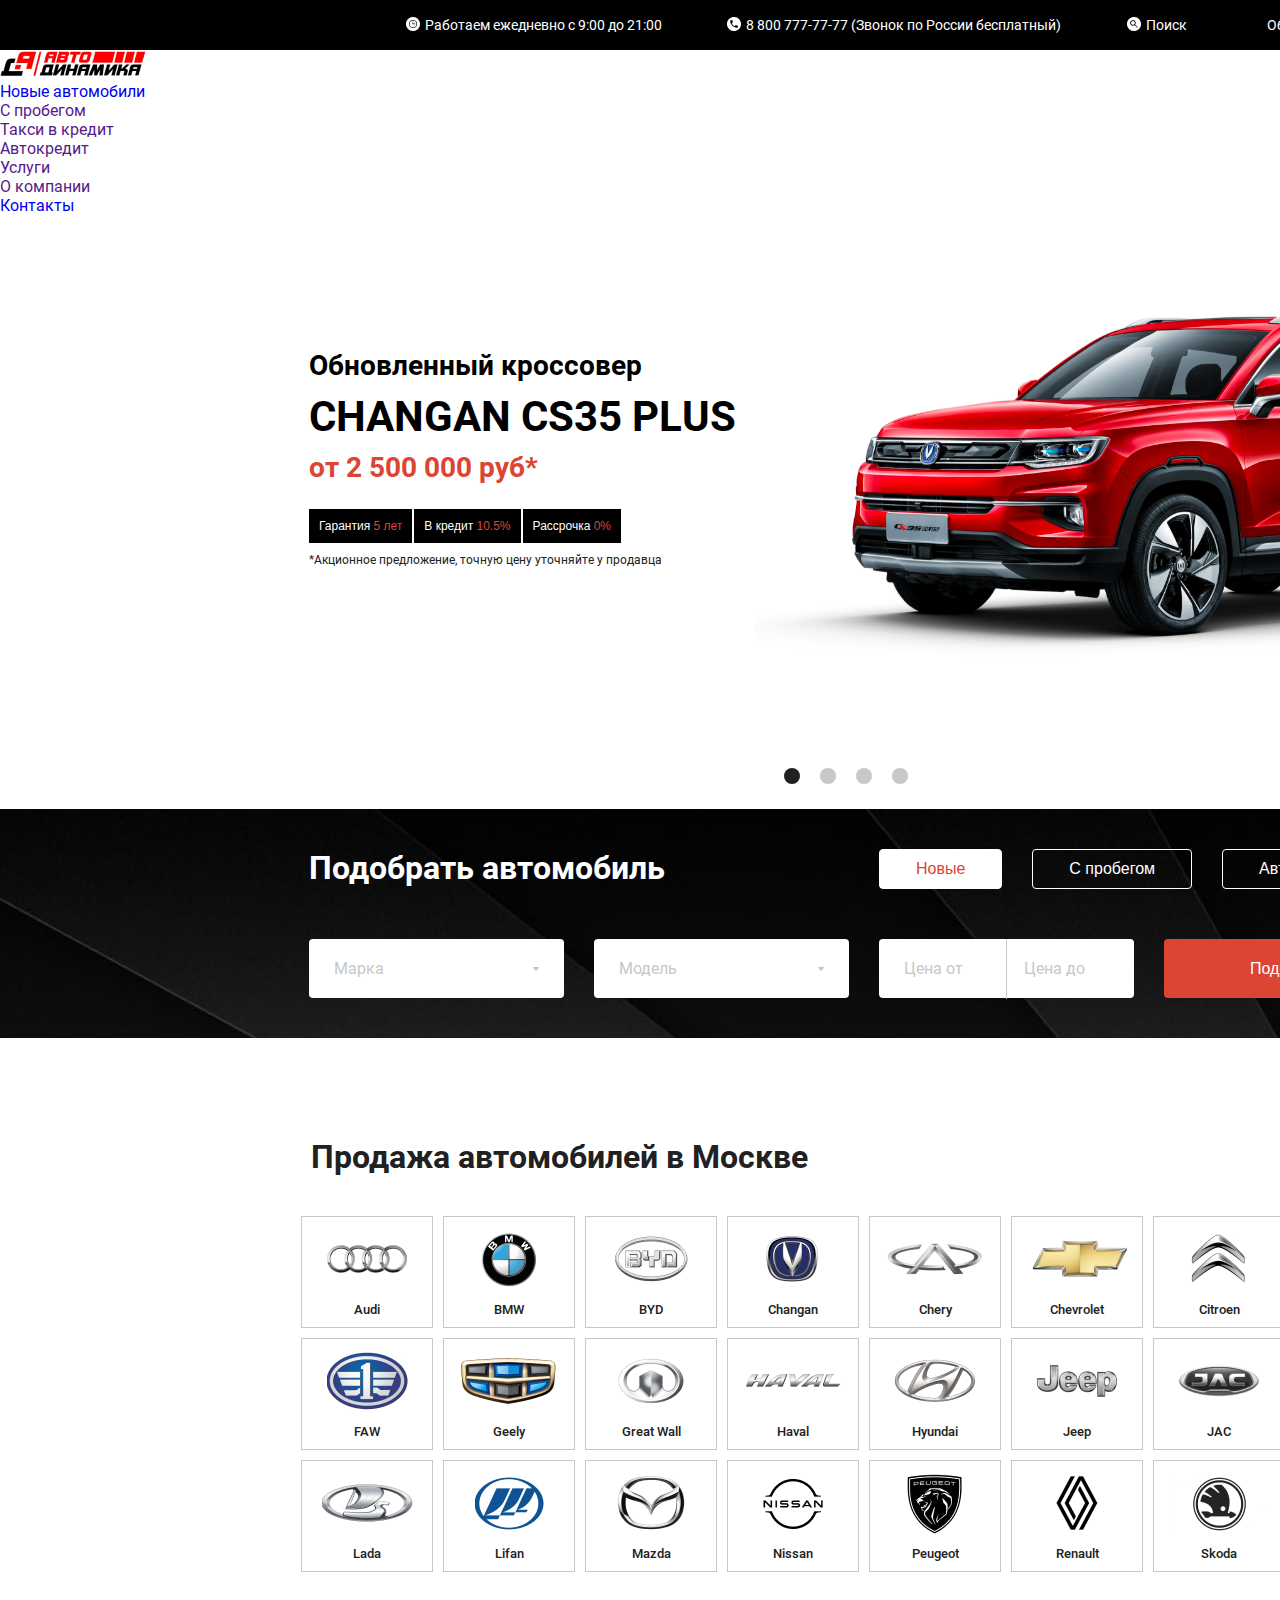
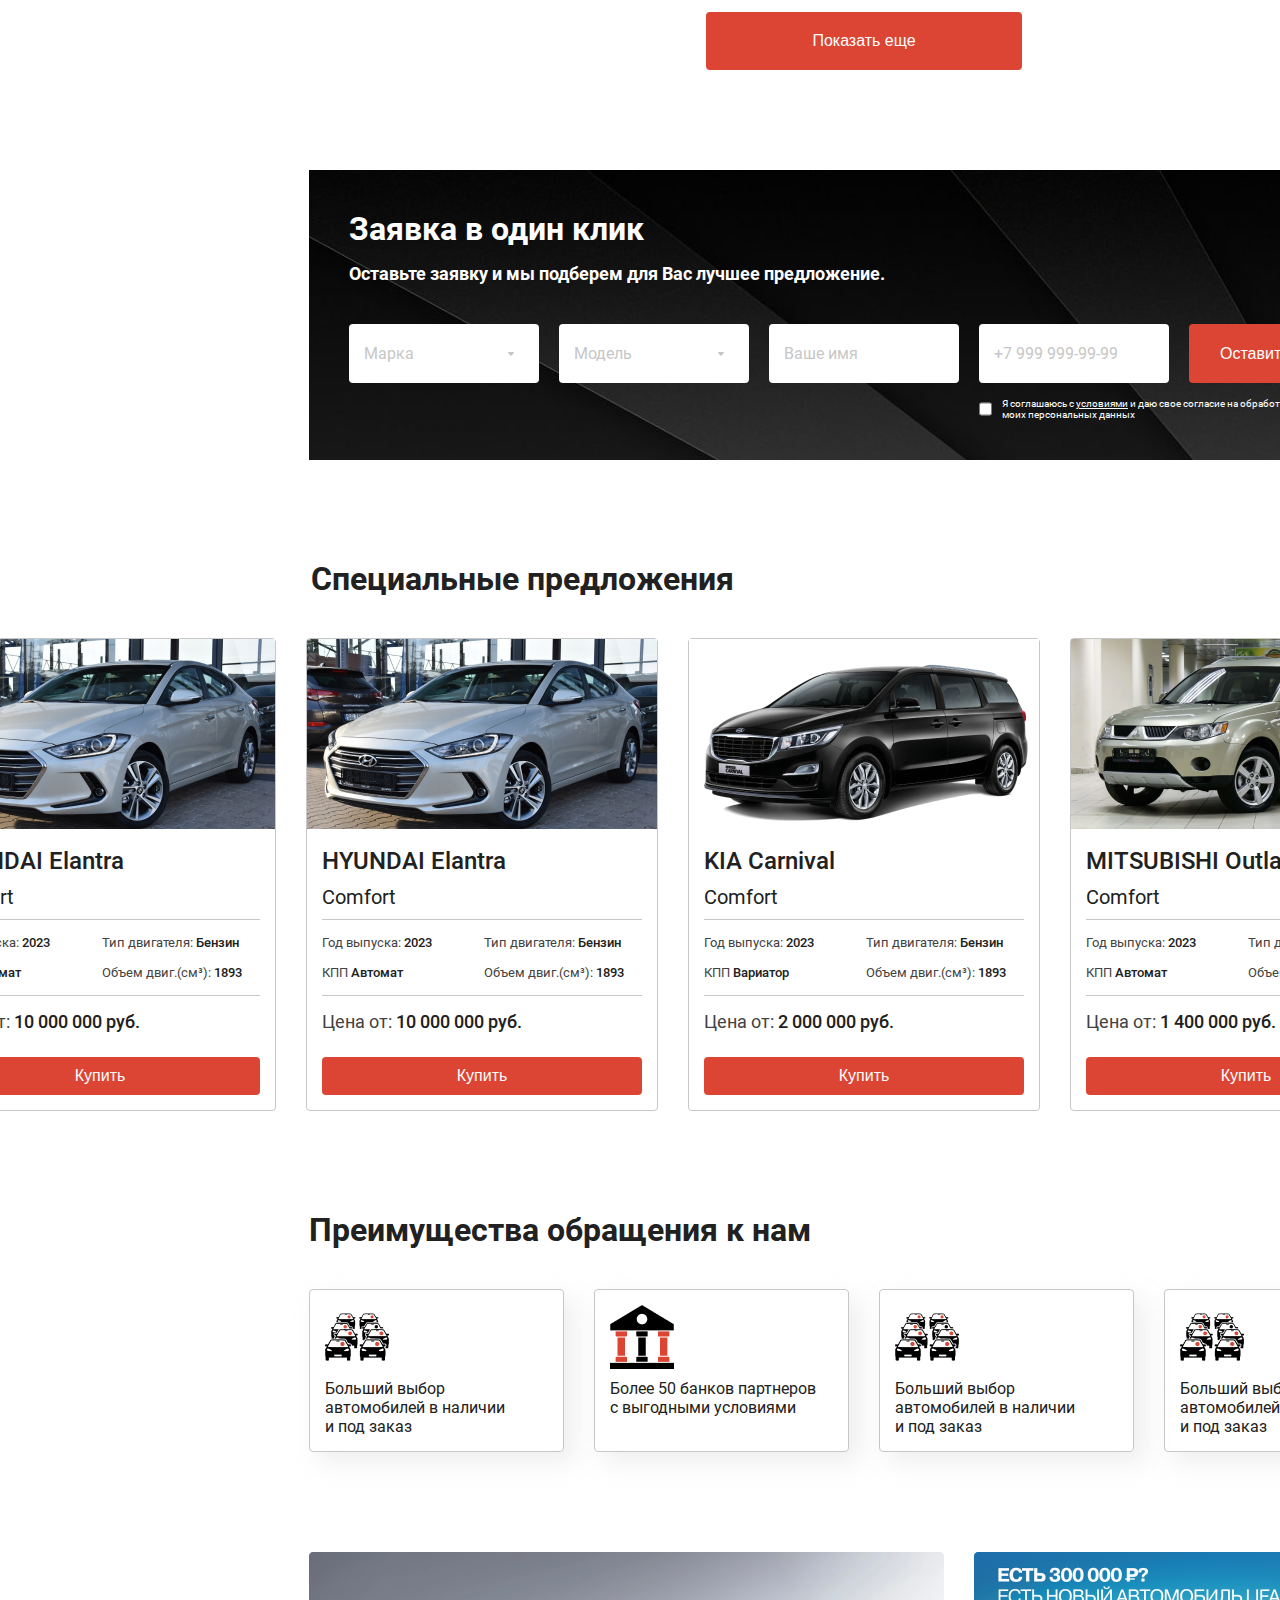
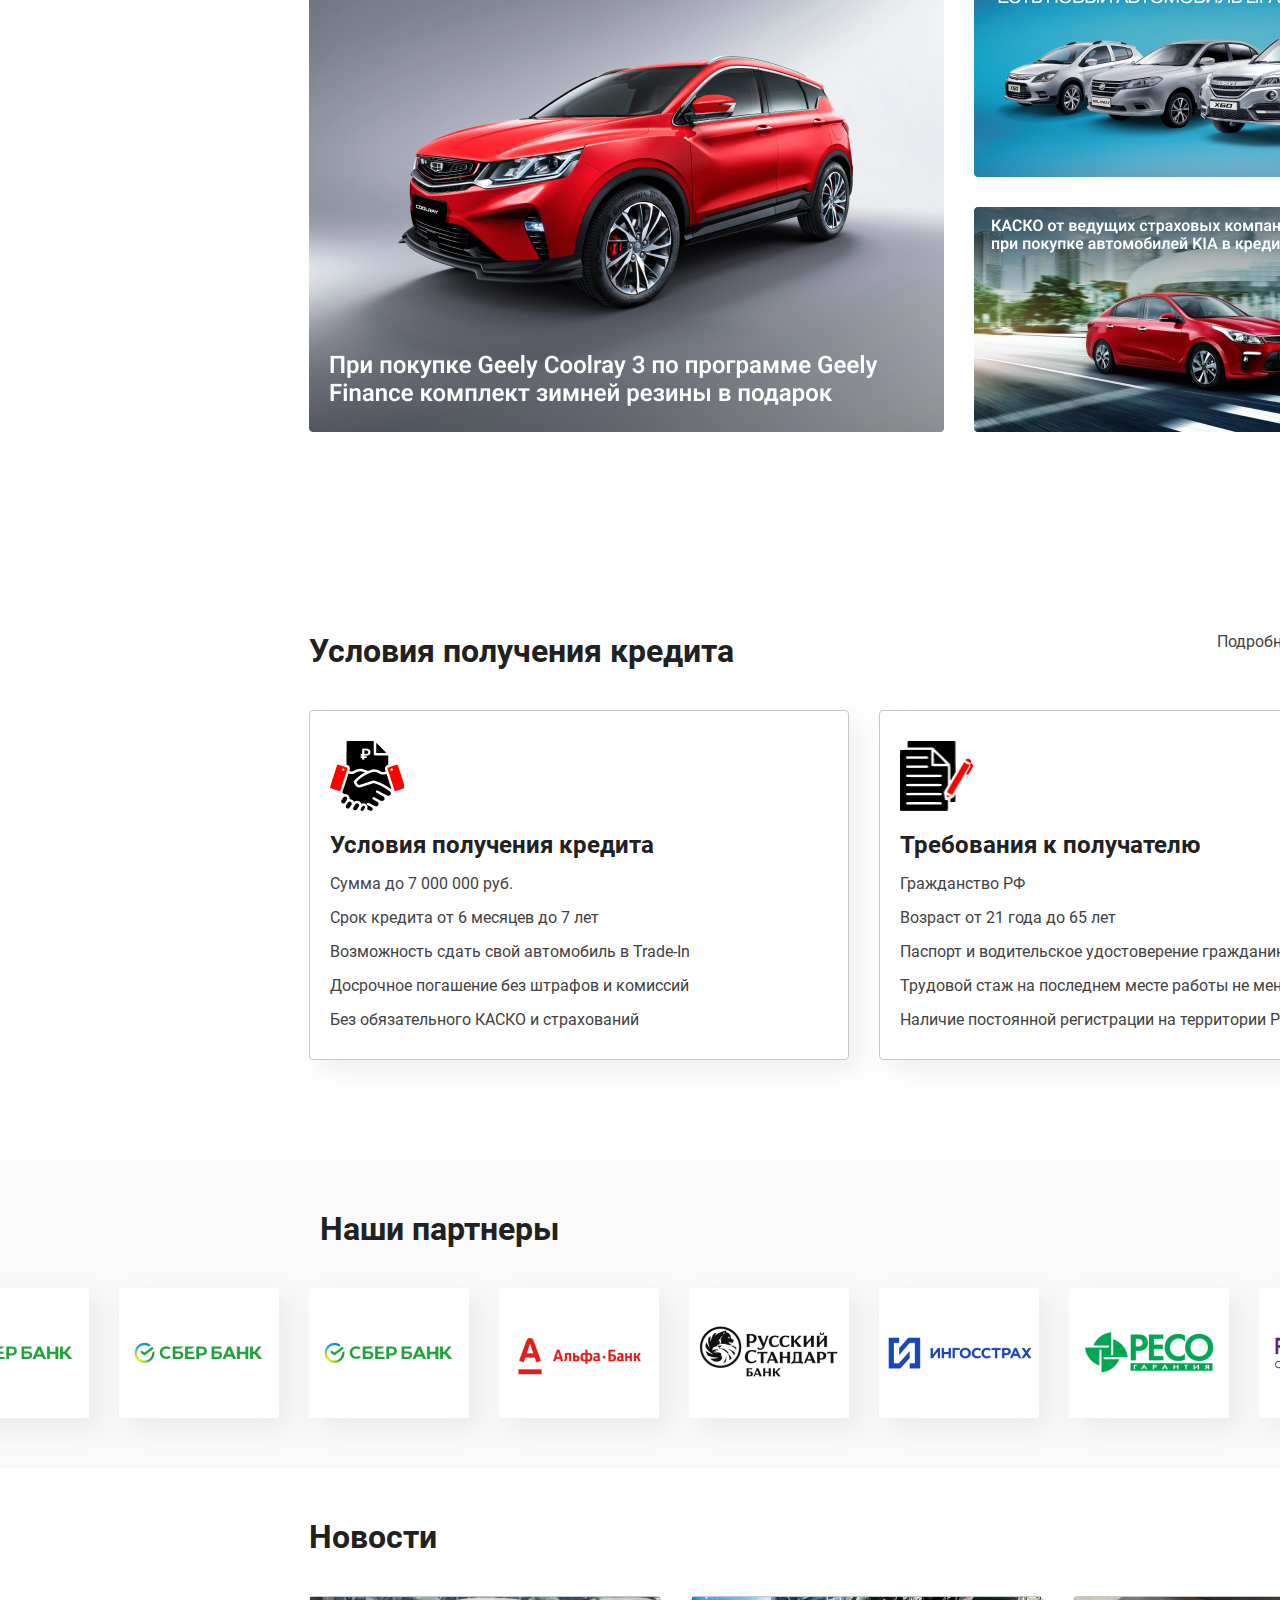
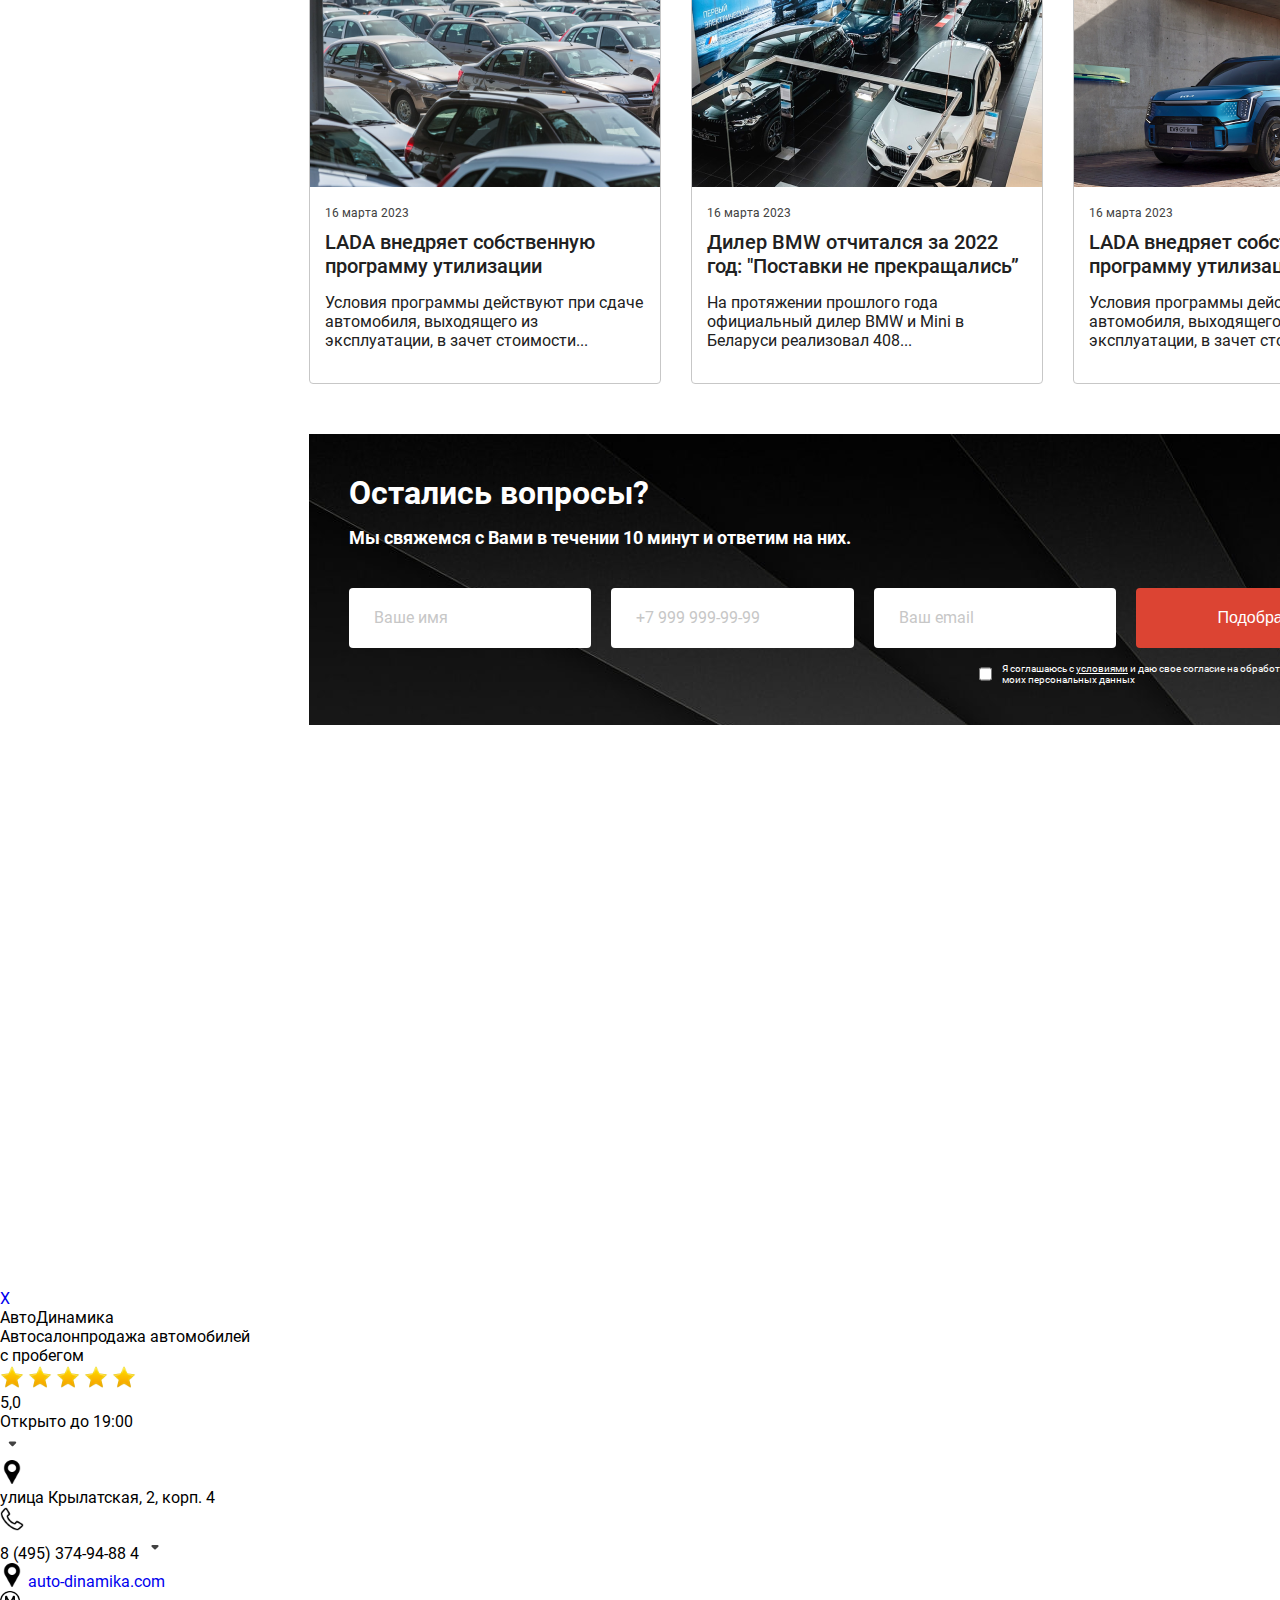
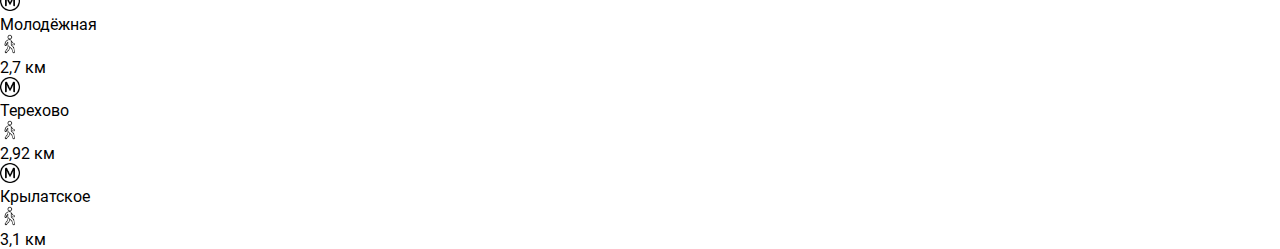
==== commit 793b82c5: "media 360 for index added" ====
--- a/views/index.html
+++ b/views/index.html
@@ -66,7 +66,7 @@
               <h2 class="hero__minititle-1">Обновленный кроссовер</h2>
               <h1 class="hero__title">CHANGAN CS35 PLUS</h1>
               <h2 class="hero__minititle-2">от 2 500 000 руб*</h2>
-              <div class="box">
+              <div class="hero__box">
                 <button class="hero__btn">
                   Гарантия <span class="red">5 лет</span>
                 </button>
--- a/css/main.css
+++ b/css/main.css
@@ -143,6 +143,22 @@
   }
   .link-tel {
     min-width: 105px;
+  }
+}
+@media only screen and (max-width: 360px) {
+  .header__top {
+    padding: 17px 151px;
+    gap: 20px;
+  }
+  .link-clock {
+    display: none;
+  }
+  .link-thin {
+    display: none;
+  }
+  .link-tel {
+    min-width: 105px;
+    display: none;
   }
 }
 .hero__wrapper {
@@ -1418,7 +1434,7 @@
   }
   .hero__title {
     font-weight: 600;
-    font-size: 32px;
+    font-size: 28px;
     width: 445px;
   }
   .hero__minititle-2 {
@@ -1986,6 +2002,607 @@
     font-size: 14px;
   }
 }
+@media only screen and (max-width: 360px) {
+  .container {
+    width: 360px;
+    margin: 0 auto;
+  }
+  .hero__wrapper {
+    padding: 20px 30px 80px;
+    display: flex;
+    flex-direction: column;
+    align-items: center;
+    position: relative;
+    gap: 15px;
+  }
+  .hero__info {
+    display: flex;
+    flex-direction: column;
+    gap: 10px;
+    width: 300px;
+    height: auto;
+  }
+  .hero__minititle-1 {
+    font-weight: 600;
+    font-size: 22px;
+  }
+  .hero__title {
+    font-weight: 600;
+    font-size: 28px;
+    width: 445px;
+  }
+  .hero__minititle-2 {
+    font-weight: 700;
+    font-size: 24px;
+    color: #DC4433;
+  }
+  .hero__box {
+    display: flex;
+    gap: 1px;
+    margin-top: 15px;
+  }
+  .hero__btn {
+    padding: 10px;
+    background-color: #000000;
+    color: #FFFFFF;
+    border-style: none;
+    font-size: 11px;
+  }
+  .red {
+    color: #DC4433;
+    font-weight: 500;
+  }
+  .hero__text {
+    font-size: 12px;
+    color: #212121;
+    width: 300px;
+  }
+  .hero__img {
+    width: 360px;
+    height: 152px;
+    margin: 0;
+  }
+  .hero__menu {
+    display: flex;
+    gap: 20px;
+    top: 640px;
+    left: -680px;
+    position: absolute;
+  }
+  .hero__item {
+    background-color: #C7C7C7;
+    width: 16px;
+    height: 16px;
+    border-radius: 50%;
+  }
+  .item-active {
+    background-color: #212121;
+  }
+  .try__wrapper {
+    background-image: url("/scss/pages/main/blacj.jpg");
+    background-size: cover;
+    padding: 40px 30px;
+    color: #FFFFFF;
+    width: 360px;
+    height: auto;
+  }
+  .try__top {
+    display: flex;
+    flex-direction: column;
+    gap: 30px;
+    margin-bottom: 30px;
+  }
+  .try__title {
+    font-weight: 600;
+    font-size: 22px;
+  }
+  .try__box {
+    display: flex;
+    gap: 12px;
+    flex-wrap: wrap;
+  }
+  .try__btn {
+    border: 1px solid #FFFFFF;
+    border-radius: 4px;
+    background-color: transparent;
+    color: #FFFFFF;
+    font-size: 1rem;
+    font-weight: 500;
+    padding: 10px 14px;
+    width: 144px;
+    height: 40px;
+  }
+  .btn-active {
+    background-color: #FFFFFF;
+    color: #DC4433;
+  }
+  .try__bottom {
+    display: flex;
+    flex-direction: column;
+    gap: 20px;
+  }
+  .try__info {
+    padding: 20px 25px;
+    width: 300px;
+    height: 60px;
+    background-color: #FFFFFF;
+    color: #C7C7C7;
+    border-radius: 4px;
+    position: relative;
+  }
+  .info-active::after {
+    content: "";
+    width: 6px;
+    height: 4px;
+    background-image: url("/scss/pages/main/active.png");
+    background-size: cover;
+    position: absolute;
+    top: calc(50% - 2px);
+    right: 25px;
+  }
+  .info-double {
+    display: flex;
+    gap: 91px;
+  }
+  .info-double::before {
+    content: "";
+    width: 1px;
+    height: 60px;
+    position: absolute;
+    background-color: #C7C7C7;
+    left: calc(50% - 0.5px);
+    top: calc(50% - 30px);
+  }
+  .try__btn-original {
+    padding: 20px 109px;
+    border-radius: 4px;
+    background-color: #DC4433;
+    color: #FFFFFF;
+    font-size: 1rem;
+    font-weight: 500;
+    border-style: none;
+  }
+  .brand__wrapper {
+    padding: 80px 30px;
+    display: flex;
+    flex-direction: column;
+    gap: 20px;
+  }
+  .brand__info {
+    display: flex;
+    flex-direction: column;
+    gap: 20px;
+    width: 300px;
+    align-items: start;
+  }
+  .brand__title {
+    font-weight: 600;
+    font-size: 22px;
+    color: #212121;
+    margin-right: 0px;
+  }
+  .brand__minititle {
+    color: #424242;
+    font-size: 14px;
+    font-weight: 400;
+    margin-right: 0px;
+  }
+  .brand__menu {
+    display: grid;
+    grid-template-columns: repeat(2, 1fr);
+    grid-template-rows: repeat(12, 1fr);
+    grid-gap: 20px;
+  }
+  .brand__item {
+    border: 1px solid #C7C7C7;
+    padding: 10px 14px;
+    display: flex;
+    flex-direction: column;
+    gap: 10px;
+    align-items: center;
+    justify-content: center;
+    width: 140px;
+    height: 110px;
+  }
+  .brand__text {
+    font-weight: 500;
+    font-size: 13px;
+    color: #212121;
+  }
+  .brand__btn {
+    padding: 20px 76px;
+    background-color: #DC4433;
+    color: #FFFFFF;
+    border-radius: 4px;
+    font-size: 1rem;
+    font-weight: 500;
+    border-style: none;
+  }
+  .click__wrapper {
+    margin: 0 30px;
+    padding: 40px 20px;
+    display: flex;
+    flex-direction: column;
+    gap: 15px;
+    background-image: url("/scss/pages/main/blacj.jpg");
+    color: #FFFFFF;
+  }
+  .click__title {
+    font-size: 24px;
+    font-weight: 600;
+  }
+  .click__text {
+    font-size: 16px;
+    font-weight: 600;
+  }
+  .click__info {
+    display: flex;
+    flex-direction: column;
+    gap: 20px;
+    margin-top: 25px;
+    align-items: center;
+  }
+  .click__box {
+    padding: 20px 15px;
+    width: 270px;
+    height: 60px;
+    background-color: #FFFFFF;
+    border-radius: 4px;
+    color: #C7C7C7;
+    position: relative;
+  }
+  .click-active::after {
+    content: "";
+    width: 6px;
+    height: 4px;
+    background-image: url("/scss/pages/main/active.png");
+    background-size: cover;
+    position: absolute;
+    top: calc(50% - 2px);
+    right: 25px;
+  }
+  .click__btn {
+    padding: 20px 16px;
+    background-color: #DC4433;
+    border-style: none;
+    border-radius: 4px;
+    font-size: 1rem;
+    font-weight: 500;
+    color: #FFFFFF;
+    height: 60px;
+    width: 270px;
+  }
+  .click__label {
+    margin-left: 0px;
+    display: flex;
+    gap: 10px;
+  }
+  .label-text {
+    font-size: 10px;
+    font-weight: 400;
+    width: 376px;
+  }
+  .special-text {
+    text-decoration: underline;
+  }
+  .offer__wrapper {
+    display: flex;
+    flex-direction: column;
+    overflow: hidden;
+    gap: 20px;
+    padding: 80px 0;
+    justify-content: center;
+    align-items: center;
+  }
+  .offer__info {
+    padding: 0 30px;
+    display: flex;
+    gap: 20px;
+    flex-direction: column;
+    align-items: start;
+    margin-right: 0px;
+  }
+  .offer__title {
+    font-weight: 600;
+    font-size: 22px;
+    color: #212121;
+  }
+  .offer__minititle {
+    font-size: 14px;
+    font-weight: 400;
+    color: #424242;
+  }
+  .offer__menu {
+    display: flex;
+    gap: 20px;
+  }
+  .offer__item {
+    border: 1px solid #C7C7C7;
+    border-radius: 4px;
+    width: 300px;
+  }
+  .offer__img {
+    width: 300px;
+  }
+  .offer__subinfo {
+    padding: 15px;
+    display: flex;
+    flex-direction: column;
+    gap: 10px;
+    color: #212121;
+  }
+  .offer__subtitle {
+    font-size: 24px;
+    font-weight: 500;
+  }
+  .offer__subminititle {
+    font-size: 20px;
+    font-weight: 400;
+  }
+  .offer__submenu {
+    display: grid;
+    grid-template-rows: repeat(2, 1fr);
+    grid-template-columns: 1fr 1.2fr;
+    row-gap: 15px;
+    -moz-column-gap: 30px;
+         column-gap: 30px;
+    border-top: 1px solid #C7C7C7;
+    border-bottom: 1px solid #C7C7C7;
+    padding: 15px 0;
+  }
+  .offer__item {
+    font-size: 13px;
+    font-weight: 500;
+  }
+  .grey {
+    color: #424242;
+    font-weight: 400;
+  }
+  .offer__price {
+    font-size: 18px;
+    font-weight: 500;
+    margin: 5px 0 15px;
+  }
+  .offer__subbtn {
+    padding: 10px 111px;
+    background-color: #DC4433;
+    color: #FFFFFF;
+    border-radius: 4px;
+    border-style: none;
+    font-size: 1rem;
+    font-weight: 500;
+  }
+  .advan__wrapper {
+    padding: 0 30px;
+    display: flex;
+    flex-direction: column;
+    gap: 20px;
+    color: #212121;
+  }
+  .advan__title {
+    font-size: 22px;
+    font-weight: 600;
+  }
+  .advan__menu {
+    display: flex;
+    gap: 20px;
+    flex-wrap: wrap;
+  }
+  .advan__item {
+    width: 300px;
+    height: 160px;
+    border-radius: 4px;
+    border: 1px solid #C7C7C7;
+    padding: 15px;
+    display: flex;
+    flex-direction: column;
+    gap: 10px;
+    box-shadow: 10px 10px 24px 0px rgba(188, 188, 188, 0.2509803922);
+  }
+  .advan__img {
+    width: 64px;
+    height: 64px;
+  }
+  .add__wrapper {
+    padding: 80px 30px;
+    display: flex;
+    flex-direction: column;
+    grid-gap: 20px;
+    margin-left: 0;
+    transform: scale(1);
+  }
+  .ask__wrapper {
+    margin: 0 30px;
+    padding: 40px 15px;
+    display: flex;
+    flex-direction: column;
+    gap: 15px;
+    background-image: url("/scss/pages/main/blacj.jpg");
+    color: #FFFFFF;
+    width: 300px;
+    height: auto;
+  }
+  .ask__title {
+    font-size: 22px;
+    font-weight: 600;
+  }
+  .ask__text {
+    font-size: 16px;
+    font-weight: 600;
+  }
+  .ask__info {
+    display: flex;
+    flex-direction: column;
+    gap: 20px;
+    margin-top: 25px;
+  }
+  .ask__box {
+    padding: 20px 25px;
+    width: 270px;
+    background-color: #FFFFFF;
+    border-radius: 4px;
+    color: #C7C7C7;
+    position: relative;
+    height: 60px;
+  }
+  .ask__btn {
+    padding: 20px 61px;
+    background-color: #DC4433;
+    border-style: none;
+    border-radius: 4px;
+    font-size: 1rem;
+    font-weight: 500;
+    width: 270px;
+    color: #FFFFFF;
+    margin-left: 0px;
+  }
+  .credit__wrapper {
+    padding: 80px 30px;
+    display: flex;
+    flex-direction: column;
+    gap: 20px;
+    color: #212121;
+  }
+  .credit__info {
+    display: flex;
+    gap: 20px;
+    flex-direction: column;
+  }
+  .credit__title {
+    font-size: 22px;
+    font-weight: 600;
+  }
+  .credit__minititle {
+    font-size: 14px;
+    font-weight: 400;
+    color: #424242;
+  }
+  .credit__menu {
+    display: flex;
+    gap: 20px;
+    flex-direction: column;
+  }
+  .credit__item {
+    width: 300px;
+    padding: 30px 20px;
+    display: flex;
+    flex-direction: column;
+    gap: 15px;
+    border: 1px solid #C7C7C7;
+    border-radius: 4px;
+    box-shadow: 10px 10px 24px 0px rgba(188, 188, 188, 0.2509803922);
+  }
+  .credit__img {
+    max-width: 74px;
+    height: 70px;
+  }
+  .credit__subtitle {
+    margin-top: 5px;
+    font-size: 20px;
+    font-weight: 600;
+  }
+  .credit__box {
+    display: flex;
+    flex-direction: column;
+    gap: 15px;
+  }
+  .credit__text {
+    font-size: 14px;
+    font-weight: 400;
+    color: #424242;
+  }
+  .partner__wrapper {
+    padding: 40px 30px;
+    display: flex;
+    flex-direction: column;
+    overflow: hidden;
+    gap: 20px;
+    background-color: #fafafa;
+    justify-content: center;
+    align-items: center;
+  }
+  .partner__title {
+    color: #212121;
+    font-size: 22px;
+    font-weight: 600;
+    margin-right: 128px;
+  }
+  .partner__menu {
+    display: flex;
+    gap: 20px;
+  }
+  .partner__item {
+    width: 140px;
+    height: 140px;
+    display: flex;
+    align-items: center;
+    justify-content: center;
+    background-color: #FFFFFF;
+    box-shadow: 10px 10px 24px 0px rgba(188, 188, 188, 0.2509803922);
+  }
+  .partner__img {
+    width: 140px;
+  }
+  .news__wrapper {
+    padding: 40px 30px;
+    display: flex;
+    flex-direction: column;
+    gap: 20px;
+    color: #212121;
+  }
+  .news__info {
+    display: flex;
+    gap: 20px;
+    flex-direction: column;
+    margin-right: 0px;
+    align-items: start;
+  }
+  .news__title {
+    font-size: 24px;
+    font-weight: 600;
+  }
+  .news__minititle {
+    font-size: 14px;
+    font-weight: 400;
+    color: #424242;
+  }
+  .news__menu {
+    display: flex;
+    gap: 20px;
+    width: auto;
+    height: 760px;
+    flex-direction: column;
+    overflow: hidden;
+  }
+  .news__img {
+    width: 300px;
+    height: 190px;
+  }
+  .news__item {
+    border: 1px solid #C7C7C7;
+    border-radius: 4px;
+    width: 300px;
+  }
+  .news__box {
+    padding: 15px;
+    display: flex;
+    flex-direction: column;
+    gap: 10px;
+  }
+  .news__data {
+    font-size: 12px;
+    font-weight: 400;
+    color: #424242;
+  }
+  .news__subtitle {
+    font-size: 16px;
+    font-weight: 500;
+  }
+  .news__subtext {
+    margin: 5px 0 18px;
+    font-size: 14px;
+  }
+}
 .contact__wrapper {
   color: #212121;
   padding: 30px 309px;
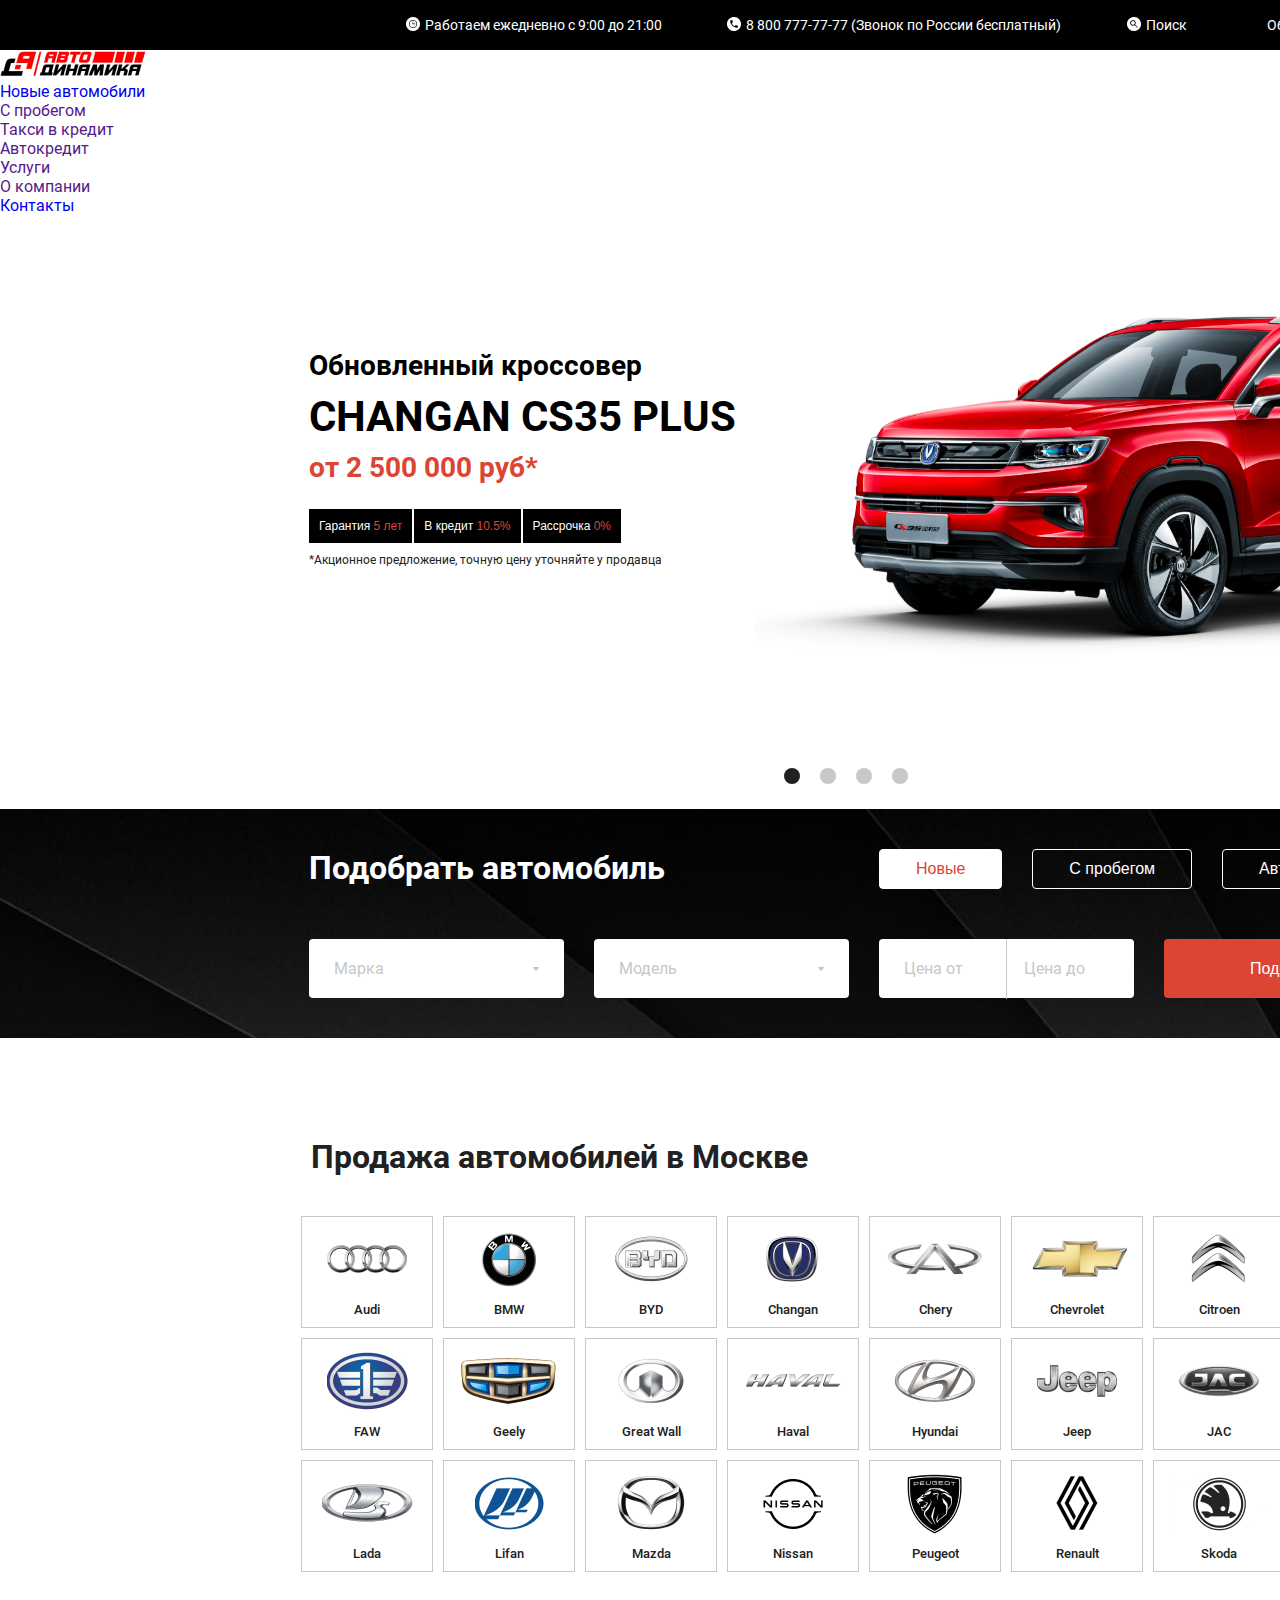
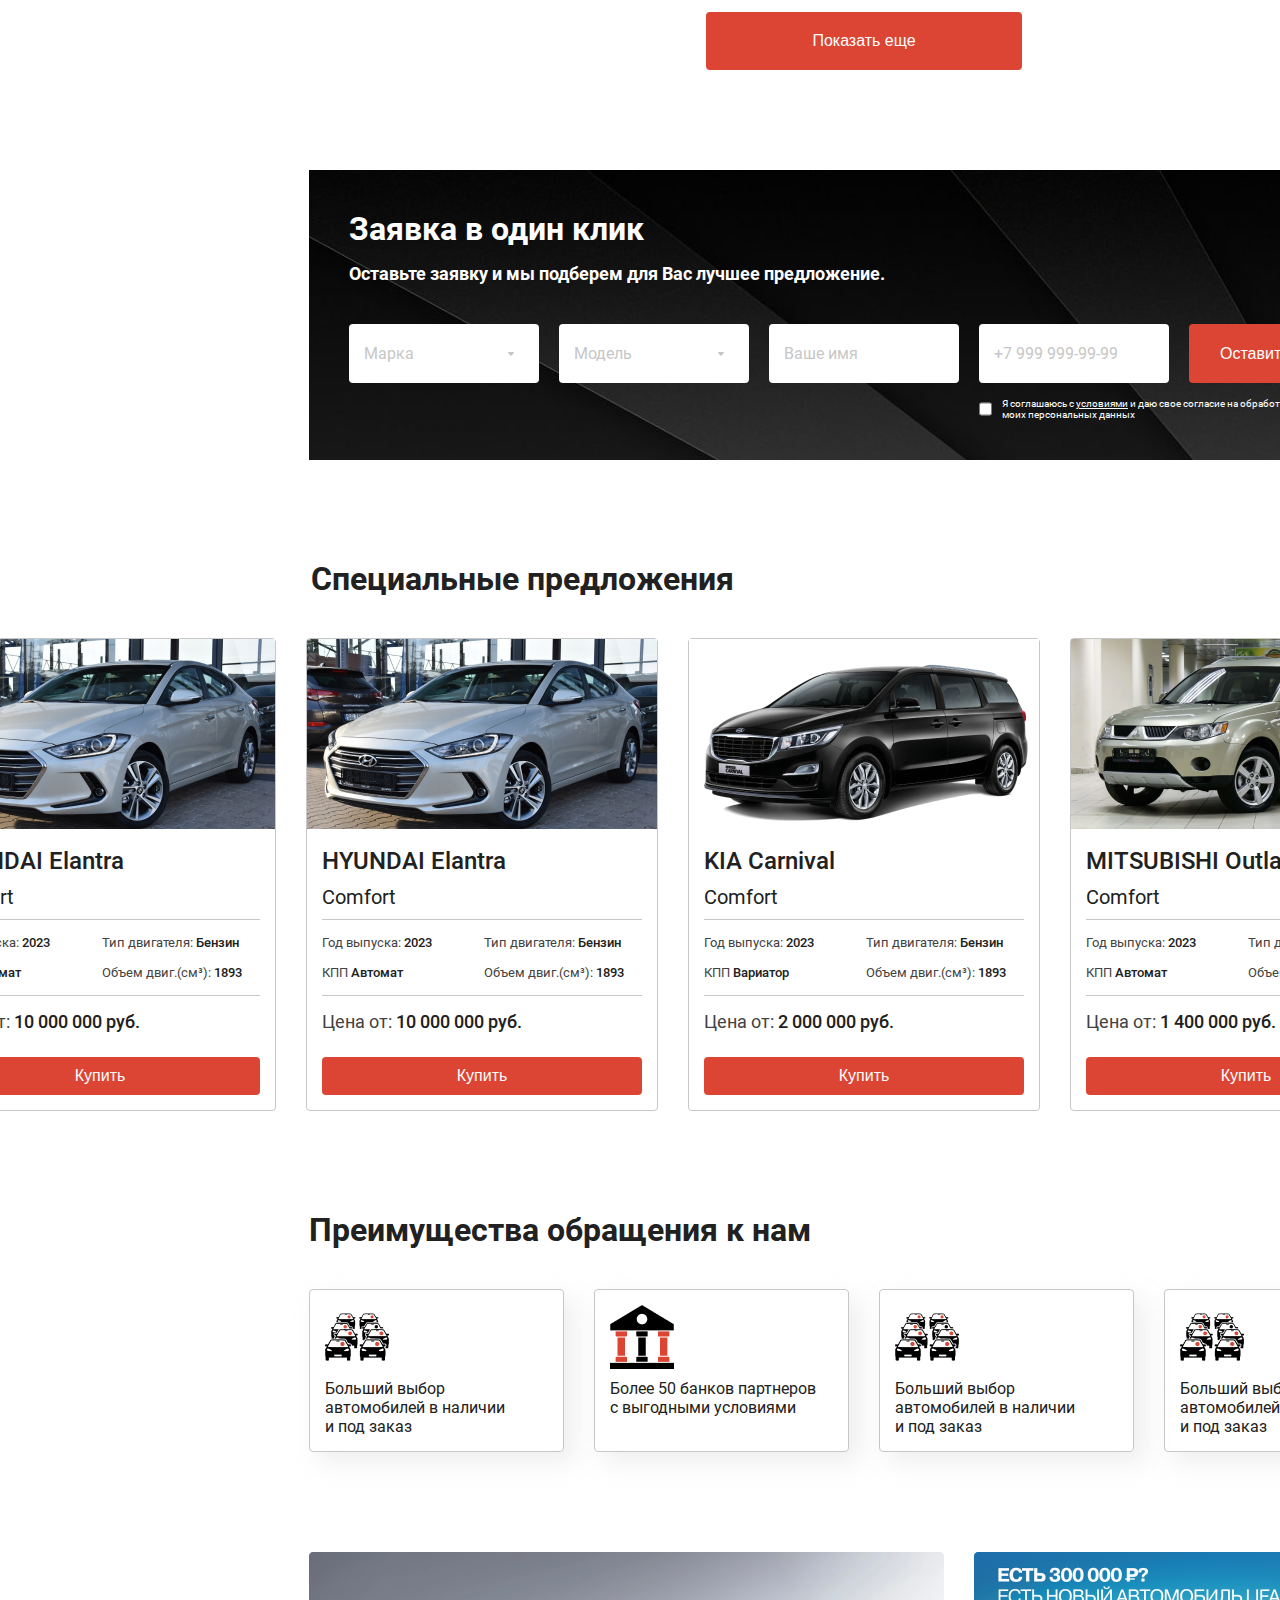
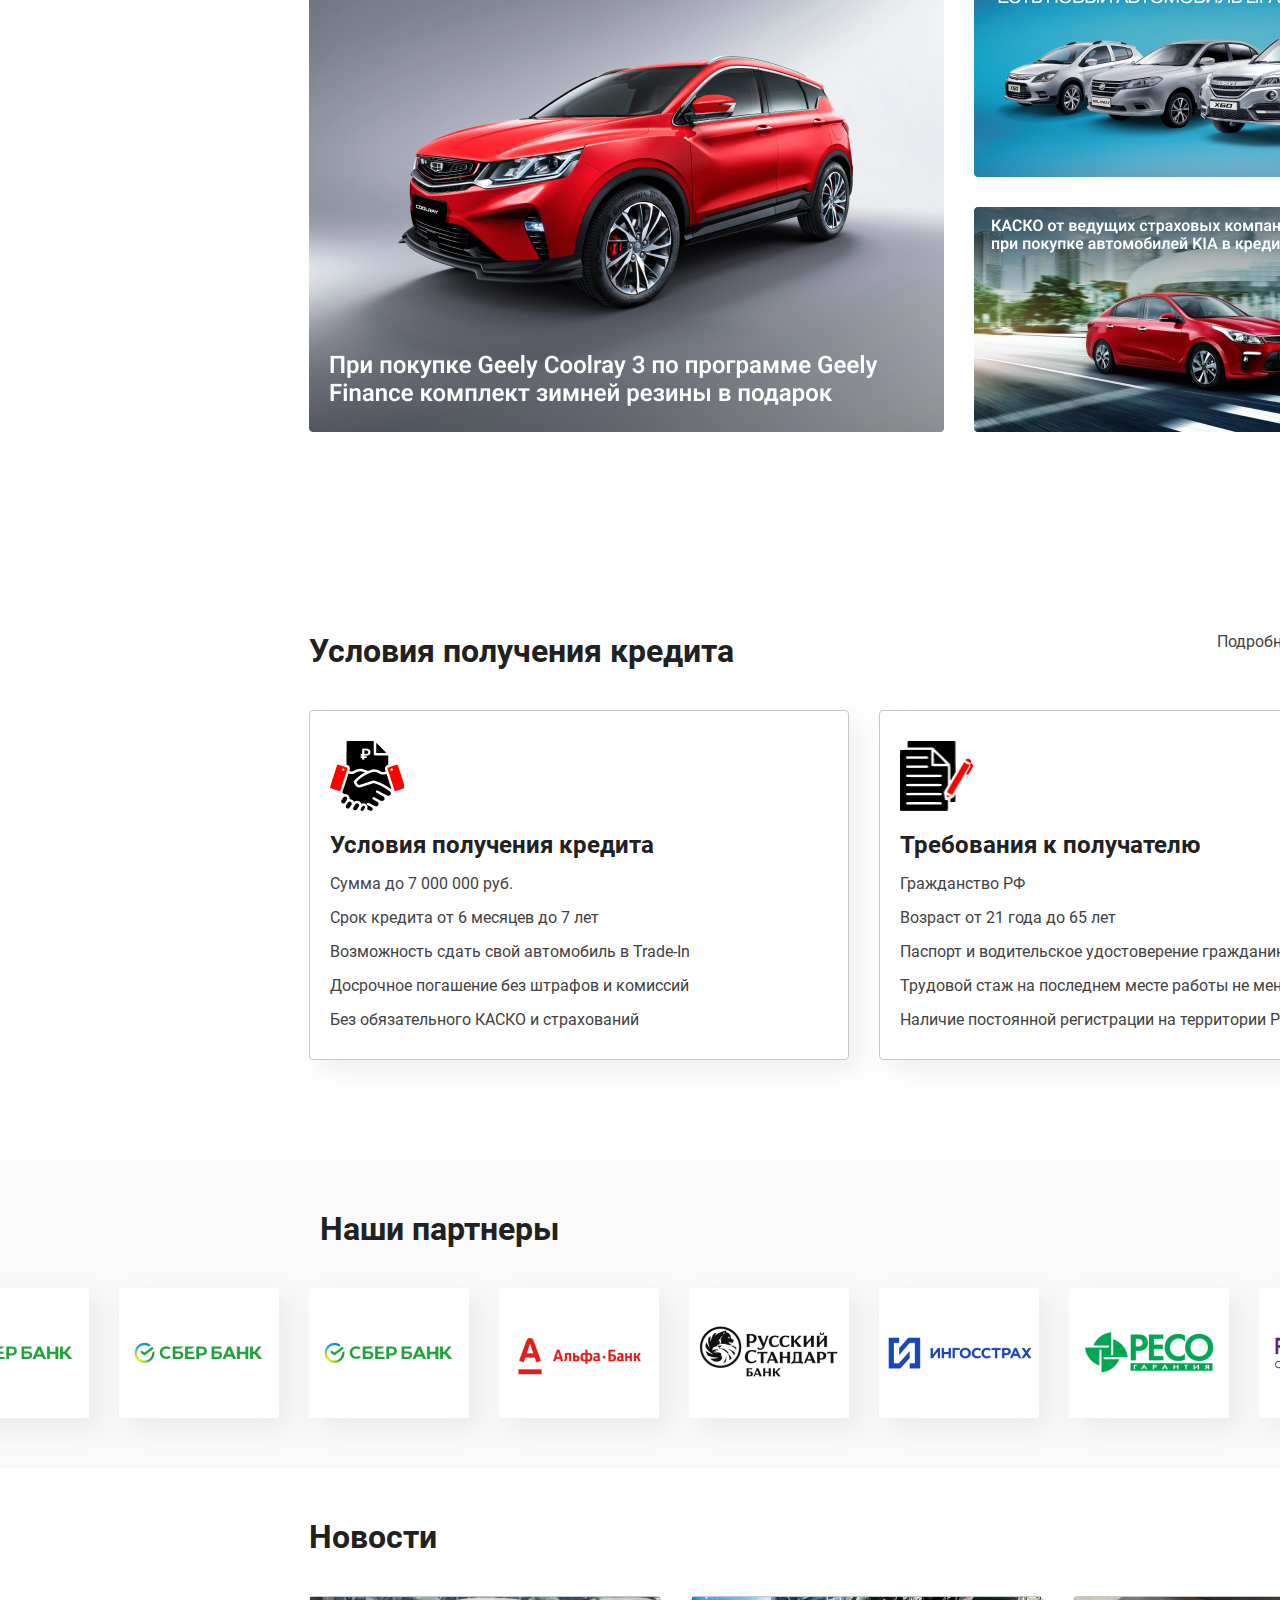
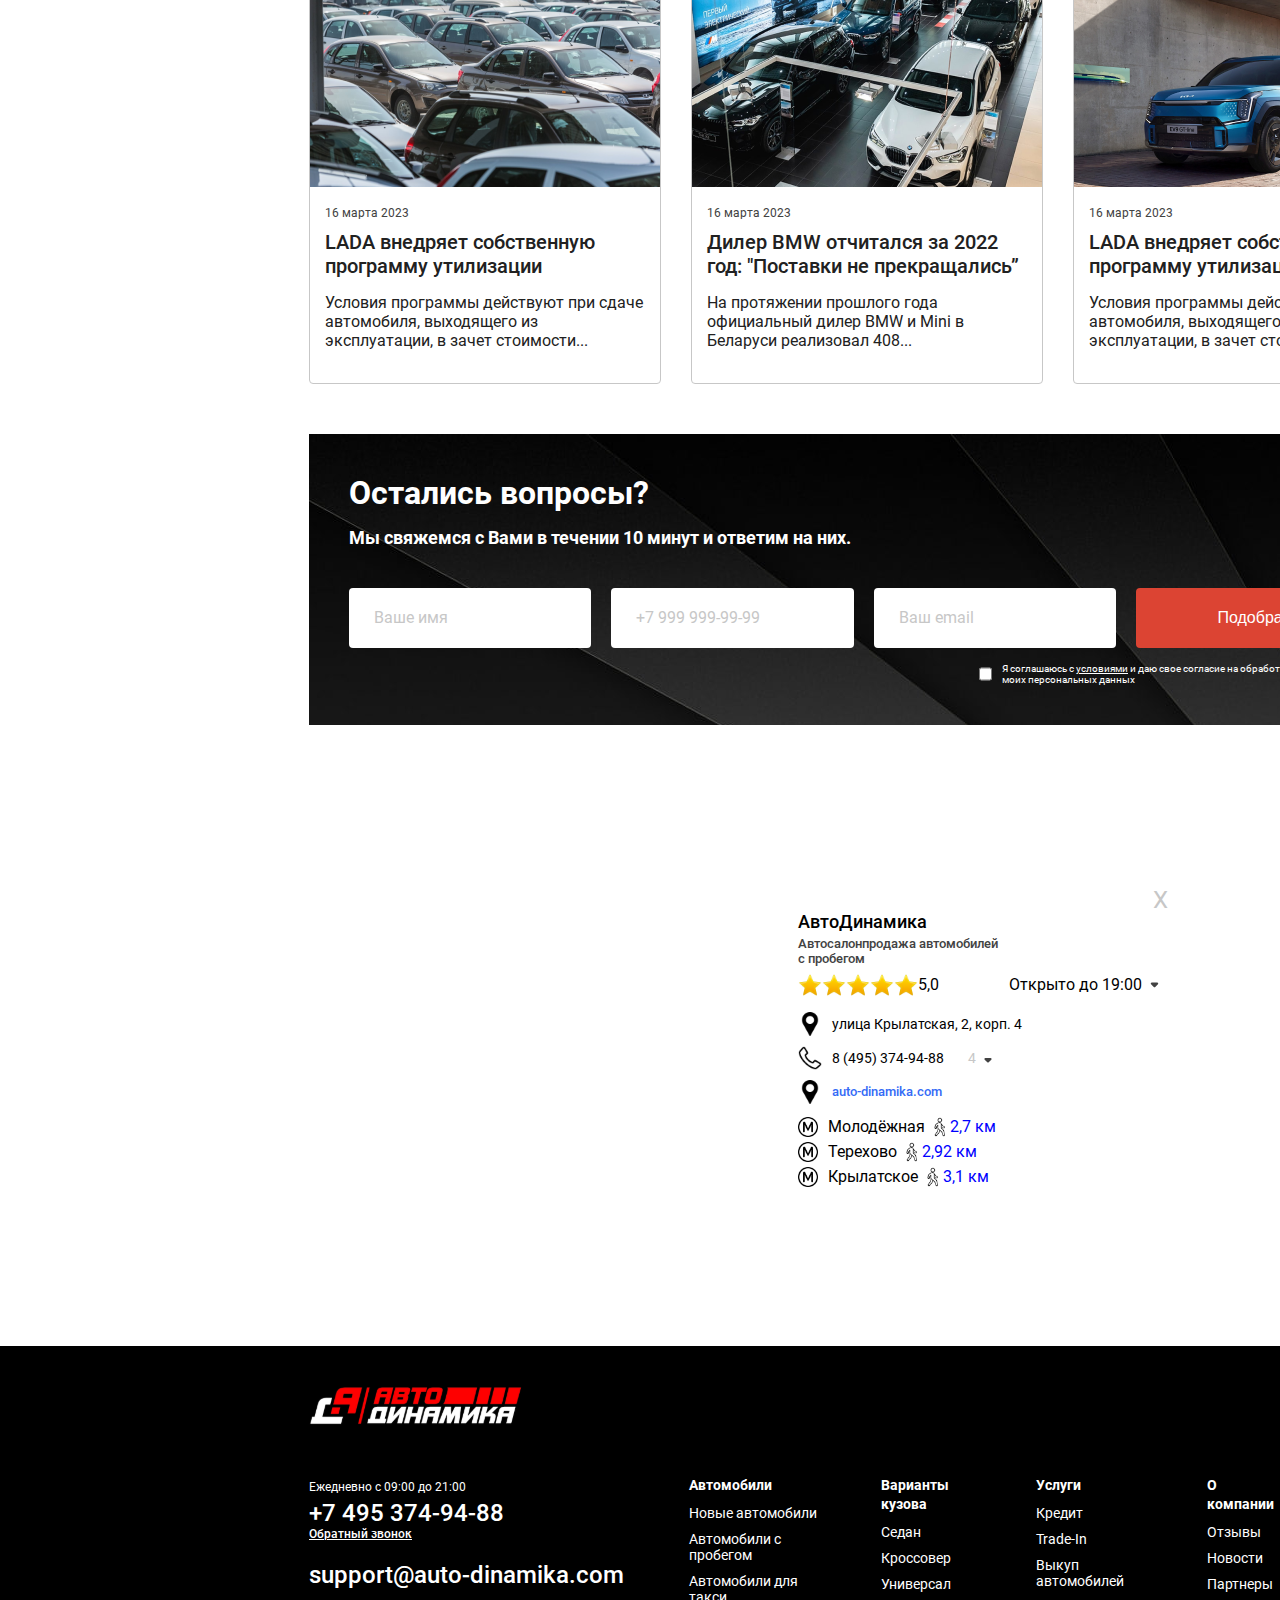
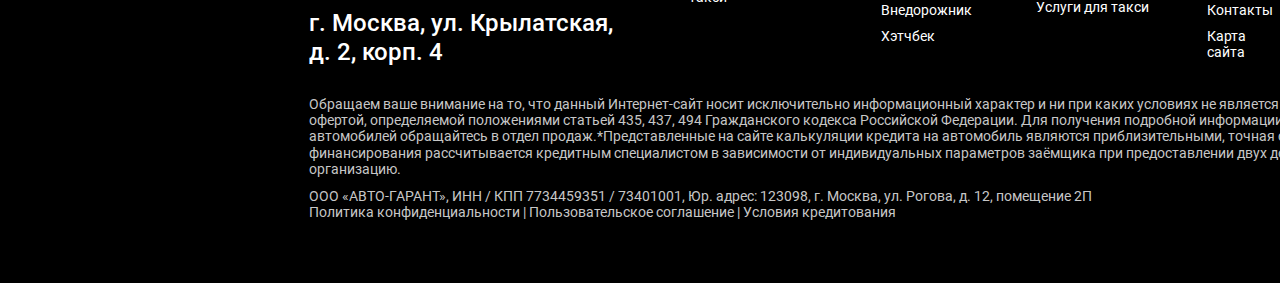
==== commit 8a75bd53: "news page added with all medias" ====
--- a/views/index.html
+++ b/views/index.html
@@ -806,6 +806,7 @@
           </div>
         </div>
       </section>
+      <br><br><br>
       <section class="map">
         <div class="container">
           <iframe
@@ -961,5 +962,99 @@
         </div>
       </section>
     </main>
+    <footer>
+      <div class="container">
+        <div class="footer-wrapper">
+          <div class="footer-second-wrapper">
+            <img
+              src="/scss/pages/category/assests/logo.svg"
+              alt=""
+              class="footer-logo"
+            />
+            <ul class="footer-time">
+              <li class="footer-time-info">
+                <p class="footer-time__time">Ежедневно с 09:00 до 21:00</p>
+                <a class="footer-phone-call" href="tel:++7 495 374-94-88"
+                  >+7 495 374-94-88</a
+                >
+                <p class="footer-extra-call">Обратный звонок</p>
+              </li>
+              <li class="footer-time-info padding-one">
+                <a class="footer-email" href="mailto:support@auto-dinamika.com"
+                  >support@auto-dinamika.com</a
+                >
+              </li>
+              <li class="footer-time-info">
+                <a
+                  class="footer-location"
+                  href="https://www.google.com/maps/place/Krylatskaya+Ulitsa,+2+%D1%81%D1%82%D1%80%D0%BE%D0%B5%D0%BD%D0%B8%D0%B5+4,+Moskva,+Russia,+121552/@55.7564909,37.4319938,17z/data=!3m1!4b1!4m6!3m5!1s0x46b5492ac717086d:0xf30772eb7c331e71!8m2!3d55.7564909!4d37.4345687!16s%2Fg%2F11f9j7nsgl?entry=ttu&g_ep=EgoyMDI0MTIxMS4wIKXMDSoASAFQAw%3D%3D"
+                  target="_blank"
+                  >г. Москва, ул. Крылатская, <br />
+                  д. 2, корп. 4</a
+                >
+              </li>
+              <li class="footer-time-info">
+                <p class="footer-licence">
+                  Обращаем ваше внимание на то, что данный Интернет-сайт носит
+                  исключительно информационный характер и ни при каких условиях
+                  не является публичной <br />
+                  офертой, определяемой положениями статьей 435, 437, 494
+                  Гражданского кодекса Российской Федерации. Для получения
+                  подробной информации о стоимости <br />
+                  автомобилей обращайтесь в отдел продаж.*Представленные на
+                  сайте калькуляции кредита на автомобиль являются
+                  приблизительными, точная стоимость<br />
+                  финансирования рассчитывается кредитным специалистом в
+                  зависимости от индивидуальных параметров заёмщика при
+                  предоставлении двух документов в<br />
+                  организацию.
+                </p>
+              </li>
+
+              <li class="footer-time-info">
+                <p class="footer-guarantee">
+                  ООО «АВТО-ГАРАНТ», ИНН / КПП 7734459351 / 73401001, Юр. адрес:
+                  123098, г. Москва, ул. Рогова, д. 12, помещение 2П
+                  <br />
+                  Политика конфиденциальности | Пользовательское соглашение |
+                  Условия кредитования
+                </p>
+              </li>
+            </ul>
+            <ul class="footer-second__menu">
+              <li class="second-menu__list">
+                <a href="#" class="menu-list-title">Автомобили</a>
+                <a href="#" class="menu-list-text">Новые автомобили</a>
+                <a href="#" class="menu-list-text">Автомобили с пробегом</a>
+                <a href="#" class="menu-list-text">Автомобили для такси</a>
+              </li>
+              <li class="second-menu__list">
+                <a href="#" class="menu-list-title">Варианты кузова</a>
+                <a href="#" class="menu-list-text">Седан</a>
+                <a href="#" class="menu-list-text">Кроссовер</a>
+                <a href="#" class="menu-list-text">Универсал</a>
+                <a href="#" class="menu-list-text">Внедорожник</a>
+                <a href="#" class="menu-list-text">Хэтчбек</a>
+              </li>
+              <li class="second-menu__list">
+                <a href="#" class="menu-list-title">Услуги</a>
+                <a href="#" class="menu-list-text">Кредит</a>
+                <a href="#" class="menu-list-text">Trade-In</a>
+                <a href="#" class="menu-list-text">Выкуп автомобилей</a>
+                <a href="#" class="menu-list-text">Услуги для такси</a>
+              </li>
+              <li class="second-menu__list">
+                <a href="#" class="menu-list-title">О компании</a>
+                <a href="#" class="menu-list-text">Отзывы</a>
+                <a href="#" class="menu-list-text">Новости</a>
+                <a href="#" class="menu-list-text">Партнеры</a>
+                <a href="#" class="menu-list-text">Контакты</a>
+                <a href="#" class="menu-list-text">Карта сайта</a>
+              </li>
+            </ul>
+          </div>
+        </div>
+      </div>
+    </footer>
   </body>
 </html>
--- a/css/main.css
+++ b/css/main.css
@@ -44,6 +44,10 @@
 
 body {
   font-family: "Roboto";
+}
+
+button {
+  cursor: pointer;
 }
 
 img {
@@ -2692,4 +2696,1081 @@
 .contact__text {
   font-size: 24px;
   font-weight: 600;
+}
+
+.category__menu {
+  display: flex;
+  gap: 5px;
+  margin-left: 309px;
+}
+
+.category__list {
+  font-size: 14px;
+  line-height: 16.41px;
+  color: #424242;
+}
+
+.dark-one {
+  font-weight: 500;
+  color: #000000;
+}
+
+.category__title {
+  font-weight: 700;
+  font-size: 32px;
+  line-height: 37.5px;
+  color: #212121;
+  margin: 30px 0 40px 309px;
+}
+
+.category__nav2 {
+  display: flex;
+  gap: 395px;
+}
+
+.category__selection {
+  margin-left: 309px;
+  display: flex;
+  gap: 30px;
+}
+
+.selection__btn {
+  width: 160px;
+  height: 40px;
+  border: 1px solid #C7C7C7;
+  font-weight: 500;
+  font-size: 16px;
+  line-height: 18.75px;
+  color: #C7C7C7;
+  background-color: white;
+  cursor: pointer;
+  text-align: left;
+  padding-left: 10px;
+  border-radius: 4px;
+  position: relative;
+}
+
+.down-arrow {
+  position: absolute;
+  text-align: center;
+  width: 24px;
+  height: 24px;
+  top: 10px;
+  right: 10px;
+}
+
+.selection__btn-red {
+  background-color: #DC4433;
+  color: white;
+  text-align: center;
+  border-color: transparent;
+}
+
+.search-first {
+  margin-left: 1069px;
+}
+
+.search__down-arrow {
+  text-align: center;
+}
+
+.category__search {
+  display: flex;
+  margin-top: 20px;
+  margin-bottom: 30px;
+}
+
+.search-text {
+  margin-left: 5px;
+  font-size: 14px;
+  line-height: 16.41px;
+  color: #424242;
+}
+
+.first-text {
+  margin-right: 42px;
+}
+
+.search-type__wrapper {
+  display: flex;
+  margin-left: 309px;
+}
+
+.search-type__sort {
+  width: 255px;
+  height: 30px;
+  border: 1px solid #C7C7C7;
+  background-color: white;
+  border-radius: 6px;
+  font-size: 14px;
+  line-height: 16.41px;
+  color: #000000;
+  transition: 0.2s linear;
+  cursor: pointer;
+  text-align: left;
+  padding-left: 15px;
+}
+
+.sort1 {
+  margin-right: 315px;
+  position: relative;
+}
+.sort1::before {
+  content: "";
+  width: 24px;
+  height: 24px;
+  position: absolute;
+  background-image: url(/scss/pages/category/assests/down-arrow2.svg);
+  left: 210px;
+  background-repeat: no-repeat;
+}
+
+.sort2 {
+  margin-right: 30px;
+  position: relative;
+}
+.sort2::before {
+  content: "";
+  width: 24px;
+  height: 24px;
+  position: absolute;
+  background-image: url(/scss/pages/category/assests/second-btn-things.svg);
+  left: 200px;
+  background-repeat: no-repeat;
+}
+.sort2::after {
+  content: "";
+  width: 24px;
+  height: 24px;
+  position: absolute;
+  background-image: url(/scss/pages/category/assests/second-btn-things2.svg);
+  left: 224px;
+  background-repeat: no-repeat;
+}
+
+.search-type__sort:hover {
+  transform: scale(1.1);
+}
+
+.sort3-number {
+  margin-left: 91px;
+  color: #C7C7C7;
+}
+
+.thirty-six {
+  margin-left: 10px;
+}
+
+.sort3-number__black {
+  color: #000000;
+  margin-right: 10px;
+}
+
+.category__hero-item__box {
+  width: 255px;
+  height: 434px;
+  border-radius: 4px;
+  border: 1px solid #C7C7C7;
+  background-color: white;
+}
+
+.category__hero-item__title {
+  font-weight: 500;
+  font-size: 20px;
+  line-height: 23.44px;
+  color: #000000;
+  margin-left: 10px;
+  margin-bottom: 5px;
+}
+
+.category__hero-item__comfort {
+  font-size: 18px;
+  line-height: 21.09px;
+  color: #000000;
+  margin-left: 10px;
+  margin-bottom: 10px;
+}
+
+.category__hero-item__credit {
+  font-size: 12px;
+  line-height: 14.06px;
+  color: #424242;
+  margin-left: 10px;
+  margin-bottom: 10px;
+}
+
+.category__hero-item__inner-box {
+  display: flex;
+  gap: 5px;
+  flex-wrap: wrap;
+  width: 235px;
+  margin-left: 10px;
+  margin-bottom: 15px;
+}
+
+.inner-box__info {
+  width: 55px;
+  height: 18px;
+  border: 1px solid #C7C7C7;
+  border-radius: 4px;
+  font-size: 10px;
+  line-height: 11.72px;
+  color: #424242;
+  text-align: center;
+  place-content: center;
+}
+
+.inner-box__info2 {
+  width: 235px;
+}
+
+.category__hero-item__price-info {
+  font-size: 13px;
+  line-height: 15.23px;
+  color: #424242;
+  margin-left: 10px;
+}
+
+.category__hero-item__price-at__numbers {
+  font-weight: 500;
+  font-size: 13px;
+  line-height: 15.23px;
+  color: #000000;
+  margin-left: 10px;
+}
+
+.item-price__info2 {
+  margin-bottom: 10px;
+}
+
+.item-price__info3 {
+  margin-bottom: 25px;
+}
+
+.category__hero-item__car-link {
+  margin-left: 10px;
+}
+
+.category__hero-item__info-btn {
+  width: 235px;
+  height: 40px;
+  background-color: #DC4433;
+  border-radius: 4px;
+  border-color: transparent;
+  color: white;
+  line-height: 18.75px;
+  transition: 0.2s linear;
+}
+
+.category__hero-item__info-btn:hover {
+  transform: scale(1.1);
+}
+
+.category__hero-wrapper {
+  margin-left: 309px;
+  margin-top: 20px;
+  width: 1110px;
+  display: flex;
+  gap: 30px;
+  flex-wrap: wrap;
+}
+
+.more-cars {
+  margin: 50px 0 40px 704px;
+  width: 320px;
+  height: 60px;
+  border-radius: 4px;
+  border-color: transparent;
+  background-color: #000000;
+  color: white;
+  font-weight: 500;
+  line-height: 18.75px;
+  font-size: 1rem;
+}
+
+.more-numbers {
+  width: 434px;
+  height: 18px;
+  margin-left: 667px;
+  display: flex;
+  justify-content: space-between;
+}
+
+.more-number__item {
+  font-weight: 500;
+  font-size: 14px;
+  line-height: 16.41px;
+  color: #424242;
+  cursor: pointer;
+  transition: 0.1s linear;
+}
+
+.more-number__item:hover {
+  transform: scale(1.2);
+}
+
+.left-arrow:hover {
+  transform: scale(1.2);
+}
+
+.right-arrow:hover {
+  transform: scale(1.2);
+}
+
+.right-arrow {
+  transition: 0.1s linear;
+  cursor: pointer;
+}
+
+.left-arrow {
+  transition: 0.1s linear;
+  cursor: pointer;
+}
+
+.section2-title__box {
+  display: flex;
+  margin-left: 309px;
+  gap: 557px;
+  margin-top: 100px;
+}
+
+.section2__title {
+  font-weight: 700;
+  font-size: 2rem;
+}
+
+.question-wrapper {
+  width: 1110px;
+  height: 293px;
+  background-image: url(/scss/pages/category/assests/question-bc.svg);
+  background-color: black;
+  margin-left: 309px;
+  margin-bottom: 100px;
+  padding-left: 40px;
+  position: relative;
+}
+
+.question-title {
+  font-weight: 700;
+  font-size: 2rem;
+  line-height: 37.5px;
+  color: white;
+  padding-top: 40px;
+  padding-bottom: 15px;
+}
+
+.question-subtitle {
+  font-weight: 700;
+  font-size: 18px;
+  line-height: 21.09px;
+  color: white;
+  margin-bottom: 40px;
+}
+
+.question-form > input {
+  width: 245px;
+  height: 60px;
+  padding: 20.5px 0 20.5px 25px;
+  border-radius: 4px;
+  border-color: transparent;
+}
+.question-form > input:nth-last-child(2) {
+  width: 15px;
+  height: 15px;
+  border: 1px solid transparent;
+  background-color: white;
+  cursor: pointer;
+  position: absolute;
+  top: 229px;
+  left: 570px;
+}
+
+.question__user-info-wrapper {
+  display: flex;
+  width: 1040px;
+  gap: 20px;
+}
+
+.question-accept__info {
+  font-size: 10px;
+  line-height: 11.72px;
+  color: white;
+  position: absolute;
+  top: 229px;
+  left: 594px;
+}
+
+.question-accept {
+  background-color: #DC4433;
+  width: 245px;
+  height: 60px;
+  border-radius: 4px;
+  color: white;
+  font-weight: 500;
+  line-height: 18.75px;
+  transition: 0.2s linear;
+  border-color: transparent;
+}
+.question-accept:hover {
+  transform: scale(1.1);
+}
+
+.news-wrapper {
+  width: 1110px;
+  margin-left: 309px;
+  margin-bottom: 100px;
+}
+
+.news-title {
+  font-weight: 700;
+  font-size: 2rem;
+  line-height: 37.5px;
+  color: #000000;
+}
+
+.news-see__all {
+  line-height: 18.75px;
+  color: #424242;
+}
+
+.news-small-box {
+  display: flex;
+  gap: 800px;
+  margin-bottom: 40px;
+}
+
+.news-inner__wrapper {
+  display: flex;
+  gap: 30px;
+}
+
+.news-box {
+  width: 350px;
+  height: 380px;
+  border: 1px solid #C7C7C7;
+  border-radius: 4px;
+}
+
+.new-date {
+  font-size: 0.75rem;
+  line-height: 14.06px;
+  color: #424242;
+  padding-left: 15px;
+  padding-top: 15px;
+  padding-bottom: 10px;
+}
+
+.new-title {
+  font-weight: 500;
+  font-size: 1.25rem;
+  line-height: 23.44px;
+  color: #000000;
+  padding-left: 15px;
+  padding-bottom: 15px;
+}
+
+.new-subtitle {
+  font-size: 1rem;
+  line-height: 18.75px;
+  color: #424242;
+  padding-left: 15px;
+}
+
+.map {
+  position: relative;
+}
+
+.x-cross {
+  color: #C7C7C7;
+  position: absolute;
+  right: 5px;
+  top: 10px;
+  font-size: 1.5rem;
+}
+
+.map__wrapper {
+  width: 400px;
+  height: 320px;
+  background-color: white;
+  position: absolute;
+  top: 94px;
+  left: 773px;
+  padding-left: 25px;
+  padding-top: 35px;
+}
+
+.map-subtitle {
+  margin-bottom: 5px;
+  margin-top: 5px;
+  font-size: 13px;
+  font-weight: 500;
+  line-height: 14.95px;
+  color: #424242;
+}
+
+.map-title {
+  font-size: 18px;
+  line-height: 21.09px;
+  color: #000000;
+  font-weight: 500;
+}
+
+.map-stars {
+  display: flex;
+  align-items: center;
+  margin-bottom: 15px;
+}
+
+.location-img {
+  color: #C7C7C7;
+}
+
+.map-info {
+  display: flex;
+  align-items: center;
+  gap: 10px;
+  position: relative;
+}
+
+.grey-one {
+  position: absolute;
+  color: #C7C7C7;
+  left: 170px;
+}
+
+.grey-one > img {
+  color: #C7C7C7;
+  position: absolute;
+  top: -2px;
+}
+
+.map-open {
+  margin-left: 70px;
+}
+
+.choosen-one {
+  font-size: 13px;
+  line-height: 14.95px;
+  font-weight: 500;
+  color: #000000;
+}
+
+.map-place-info {
+  font-size: 14px;
+  line-height: 16.41px;
+  color: #000000;
+}
+
+.blue-one {
+  color: #356bf6;
+  font-size: 13px;
+  line-height: 14.95px;
+  font-weight: 500;
+}
+
+.map-location {
+  display: flex;
+  flex-direction: column;
+  gap: 10px;
+  margin-bottom: 13px;
+}
+
+.map-distance {
+  display: flex;
+  flex-direction: column;
+  gap: 5px;
+}
+
+.map-distance-way {
+  display: flex;
+}
+
+.way-img {
+  margin-right: 10px;
+}
+
+.distance-name {
+  margin-right: 5px;
+}
+
+.distance-number {
+  color: blue;
+}
+
+.footer-wrapper {
+  width: 1728px;
+  height: 537px;
+  background-color: #000000;
+}
+
+.footer-second-wrapper {
+  padding-top: 40px;
+  padding-left: 309px;
+}
+
+.footer-logo {
+  padding-bottom: 50px;
+}
+
+.footer-time-info > p {
+  color: white;
+}
+
+.footer-time__time {
+  font-size: 12px;
+  line-height: 14.06px;
+  padding-bottom: 5px;
+}
+
+.footer-phone-call {
+  font-weight: 500;
+  font-size: 1.5rem;
+  line-height: 28.13px;
+  color: white;
+  padding-bottom: 10px;
+}
+
+.footer-extra-call {
+  font-weight: 500;
+  font-size: 12px;
+  line-height: 14.06px;
+  text-decoration: underline;
+  text-decoration-style: solid;
+  -webkit-text-decoration-skip-ink: false;
+          text-decoration-skip-ink: false;
+  padding-bottom: 20px;
+}
+
+.footer-email {
+  font-weight: 500;
+  font-size: 1.5rem;
+  line-height: 28.13px;
+  color: white;
+}
+
+.footer-location {
+  font-weight: 500;
+  font-size: 1.5rem;
+  line-height: 28.13px;
+  color: white;
+}
+
+.padding-one {
+  padding-bottom: 20px;
+}
+
+.footer-time-info > .footer-licence {
+  padding-top: 30px;
+  font-size: 14px;
+  line-height: 16.41px;
+  color: #C7C7C7;
+  padding-bottom: 10px;
+}
+
+.footer-time-info > .footer-guarantee {
+  font-size: 14px;
+  line-height: 16.41px;
+  color: #C7C7C7;
+}
+
+.footer-second__menu {
+  display: flex;
+  gap: 48px;
+  position: absolute;
+  top: 130px;
+  left: 689px;
+}
+
+.second-menu__list {
+  display: flex;
+  flex-direction: column;
+  gap: 10px;
+}
+
+.second-menu__list > a {
+  color: white;
+  font-size: 14px;
+}
+
+.menu-list-title {
+  color: white;
+  font-weight: 700;
+  font-size: 16px;
+  line-height: 18.75px;
+}
+
+footer {
+  position: relative;
+}
+
+.orgnews__wrapper {
+  padding: 30px 309px;
+  display: flex;
+  flex-direction: column;
+  gap: 30px;
+  color: #212121;
+}
+
+.orgnews__info {
+  display: flex;
+  justify-content: space-between;
+  align-items: center;
+}
+
+.orgnews__title {
+  font-weight: 600;
+  font-size: 32px;
+}
+
+.orgnews__inner {
+  display: flex;
+  gap: 30px;
+}
+
+.orgnews__border {
+  padding: 7px 15px;
+  border: 1px solid #C7C7C7;
+  display: flex;
+  gap: 91px;
+  font-size: 14px;
+  font-weight: 400;
+  color: #000000;
+  border-radius: 6px;
+}
+
+.orgnews__text {
+  font-size: 14px;
+  font-weight: 400;
+  color: #C7C7C7;
+  word-spacing: 10px;
+}
+
+.text-active {
+  color: #212121;
+  font-weight: 600;
+}
+
+.border-active {
+  width: 255px;
+  position: relative;
+  color: #424242;
+}
+
+.border-active::after {
+  content: "";
+  width: 24px;
+  height: 24px;
+  background-image: url("/scss/pages/orgnew/orgnews/black-active.png");
+  position: absolute;
+  top: calc(50% - 12px);
+  right: 15px;
+}
+
+.orgnews__menu {
+  display: flex;
+  gap: 30px;
+  flex-wrap: wrap;
+}
+
+.orgnews__item {
+  border: 1px solid #C7C7C7;
+  width: 255px;
+  border-radius: 4px;
+}
+
+.orgnews__box {
+  padding: 10px;
+  display: flex;
+  flex-direction: column;
+  gap: 5px;
+}
+
+.orgnews__data {
+  font-size: 12px;
+  font-weight: 400;
+  color: #C7C7C7;
+  margin-bottom: 10px;
+}
+
+.orgnews__subtitle {
+  font-size: 16px;
+  font-weight: 500;
+}
+
+.orgnews__subtext {
+  font-size: 14px;
+  font-weight: 400;
+  color: #424242;
+}
+
+.orgnews__btn {
+  padding: 20px 106px;
+  border-radius: 4px;
+  background-color: #212121;
+  color: #FFFFFF;
+  font-size: 1rem;
+  font-weight: 500;
+  border: none;
+  margin: 0 395px;
+}
+
+.orgnews__pages {
+  display: flex;
+  gap: 40px;
+  margin: 0 338px;
+}
+
+.orgnews__page {
+  font-size: 14px;
+  font-weight: 500;
+  color: #424242;
+  padding: 1px;
+}
+
+.page-active {
+  border: 1px solid #212121;
+  border-radius: 2px;
+  padding: 1px 5px;
+}
+
+@media only screen and (max-width: 1258px) {
+  .orgnews__wrapper {
+    padding: 30px 159px;
+  }
+  .orgnews__menu {
+    gap: 20px;
+  }
+  .orgnews__item {
+    width: 220px;
+  }
+  .orgnews__img {
+    width: 220px;
+  }
+  .orgnews__btn {
+    padding: 20px 96px;
+    margin: 0 320px;
+  }
+  .orgnews__pages {
+    margin: 0 253px;
+  }
+}
+@media only screen and (max-width: 834px) {
+  .orgnews__wrapper {
+    padding: 30px 187px;
+  }
+  .orgnews__info {
+    flex-direction: column;
+    gap: 40px;
+    justify-content: flex-start;
+    align-items: start;
+  }
+  .orgnews__title {
+    font-weight: 600;
+    font-size: 24px;
+  }
+  .orgnews__inner {
+    display: flex;
+    gap: 20px;
+  }
+  .orgnews__border {
+    padding: 7px 15px;
+    border: 1px solid #C7C7C7;
+    display: flex;
+    gap: 48px;
+    font-size: 14px;
+    font-weight: 400;
+    color: #000000;
+    border-radius: 6px;
+    width: 220px;
+  }
+  .orgnews__text {
+    font-size: 14px;
+    font-weight: 400;
+    color: #C7C7C7;
+    word-spacing: 10px;
+  }
+  .text-active {
+    color: #212121;
+    font-weight: 600;
+  }
+  .border-active {
+    width: 255px;
+    position: relative;
+    color: #424242;
+  }
+  .border-active::after {
+    content: "";
+    width: 24px;
+    height: 24px;
+    background-image: url("/scss/pages/orgnew/orgnews/black-active.png");
+    position: absolute;
+    top: calc(50% - 12px);
+    right: 15px;
+  }
+  .orgnews__menu {
+    display: flex;
+    gap: 20px;
+    flex-wrap: wrap;
+  }
+  .orgnews__item {
+    border: 1px solid #C7C7C7;
+    width: 220x;
+    border-radius: 4px;
+  }
+  .orgnews__img {
+    width: 220px;
+  }
+  .orgnews__box {
+    padding: 10px;
+    display: flex;
+    flex-direction: column;
+    gap: 5px;
+  }
+  .orgnews__data {
+    font-size: 12px;
+    font-weight: 400;
+    color: #C7C7C7;
+    margin-bottom: 10px;
+  }
+  .orgnews__subtitle {
+    font-size: 16px;
+    font-weight: 500;
+  }
+  .orgnews__subtext {
+    font-size: 14px;
+    font-weight: 400;
+    color: #424242;
+  }
+  .orgnews__btn {
+    padding: 20px 96px;
+    border-radius: 4px;
+    background-color: #212121;
+    color: #FFFFFF;
+    font-size: 1rem;
+    font-weight: 500;
+    border: none;
+    margin: 0 80px;
+  }
+  .orgnews__pages {
+    display: flex;
+    gap: 40px;
+    margin: 0 13px;
+  }
+  .orgnews__page {
+    font-size: 14px;
+    font-weight: 500;
+    color: #424242;
+    padding: 1px;
+  }
+}
+@media only screen and (max-width: 360px) {
+  .orgnews__wrapper {
+    padding: 30px;
+  }
+  .orgnews__info {
+    flex-direction: column;
+    gap: 20px;
+    justify-content: flex-start;
+    align-items: start;
+  }
+  .orgnews__title {
+    font-weight: 600;
+    font-size: 24px;
+  }
+  .orgnews__inner {
+    display: flex;
+    gap: 20px;
+    flex-direction: column;
+  }
+  .orgnews__border {
+    padding: 7px 15px;
+    border: 1px solid #C7C7C7;
+    display: flex;
+    justify-content: space-between;
+    font-size: 14px;
+    font-weight: 400;
+    color: #000000;
+    border-radius: 6px;
+    width: 300px;
+  }
+  .orgnews__text {
+    font-size: 14px;
+    font-weight: 400;
+    color: #C7C7C7;
+    word-spacing: 10px;
+  }
+  .text-active {
+    color: #212121;
+    font-weight: 600;
+  }
+  .border-active {
+    width: 300px;
+    position: relative;
+    color: #424242;
+  }
+  .border-active::after {
+    content: "";
+    width: 24px;
+    height: 24px;
+    background-image: url("/scss/pages/orgnew/orgnews/black-active.png");
+    position: absolute;
+    top: calc(50% - 12px);
+    right: 15px;
+  }
+  .orgnews__menu {
+    display: flex;
+    gap: 20px;
+    flex-wrap: wrap;
+  }
+  .orgnews__item {
+    border: 1px solid #C7C7C7;
+    width: 300px;
+    border-radius: 4px;
+  }
+  .orgnews__img {
+    width: 300px;
+  }
+  .orgnews__box {
+    padding: 10px;
+    display: flex;
+    flex-direction: column;
+    gap: 5px;
+  }
+  .orgnews__data {
+    font-size: 12px;
+    font-weight: 400;
+    color: #C7C7C7;
+    margin-bottom: 10px;
+  }
+  .orgnews__subtitle {
+    font-size: 16px;
+    font-weight: 500;
+  }
+  .orgnews__subtext {
+    font-size: 14px;
+    font-weight: 400;
+    color: #424242;
+  }
+  .orgnews__btn {
+    padding: 20px 96px;
+    border-radius: 4px;
+    background-color: #212121;
+    color: #FFFFFF;
+    font-size: 1rem;
+    font-weight: 500;
+    border: none;
+    margin: 0;
+    width: 300px;
+  }
+  .orgnews__pages {
+    display: none;
+    gap: 40px;
+    margin: 0;
+  }
+  .orgnews__page {
+    font-size: 14px;
+    font-weight: 500;
+    color: #424242;
+    padding: 1px;
+  }
 }/*# sourceMappingURL=main.css.map */